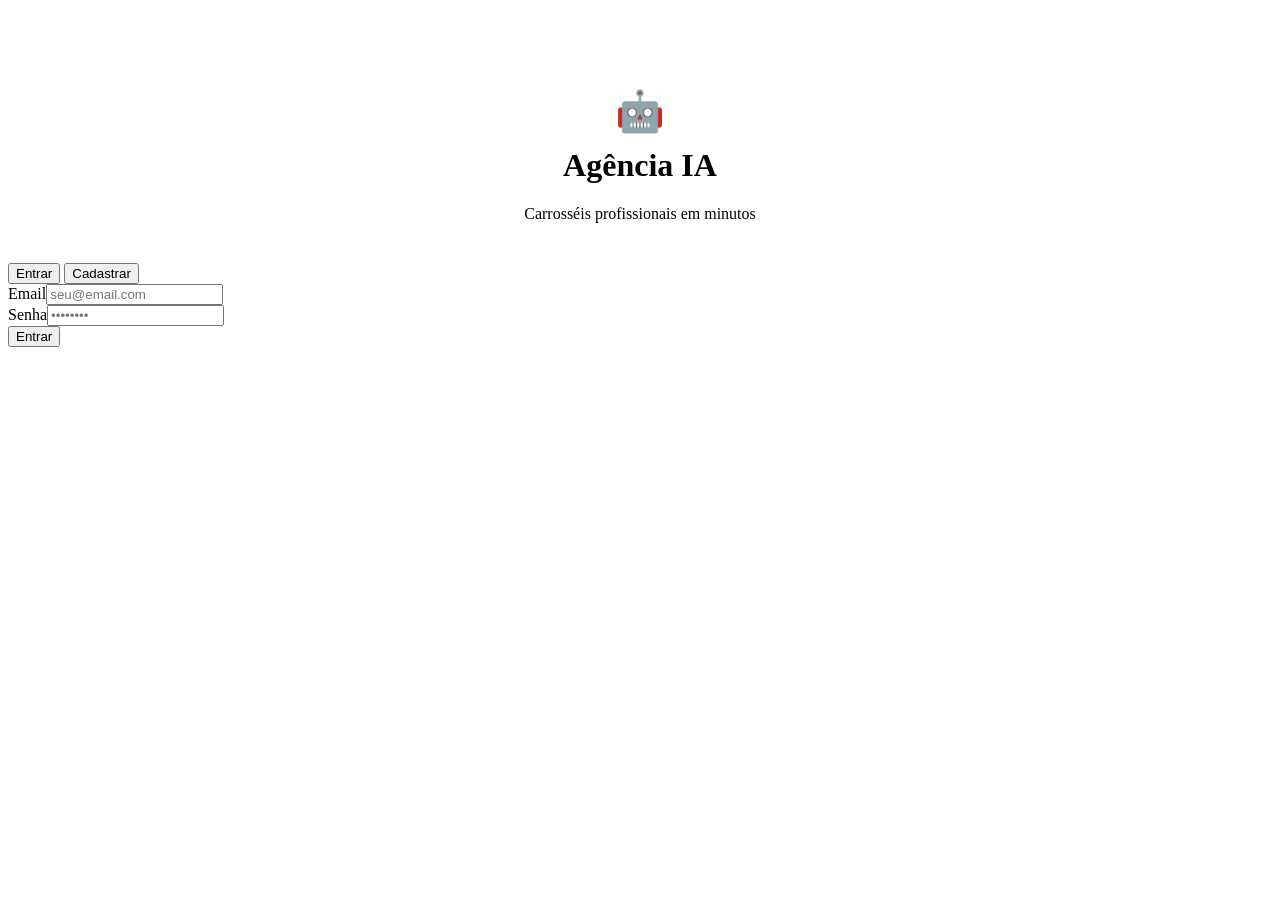
==== app/static/index.html @ 6e9274a7 "feat: login/signup page Co-Authored-By: Claude Sonnet 4.6 <noreply@anthropic.com>" ====
<!-- app/static/index.html -->
<!DOCTYPE html>
<html lang="pt-BR">
<head>
  <meta charset="UTF-8">
  <meta name="viewport" content="width=device-width, initial-scale=1.0">
  <title>Agência IA — Login</title>
  <link rel="preconnect" href="https://fonts.googleapis.com">
  <link href="https://fonts.googleapis.com/css2?family=DM+Sans:wght@300;400;500;600;700&display=swap" rel="stylesheet">
  <link rel="stylesheet" href="/static/style.css">
</head>
<body>
  <div class="container" style="padding-top:80px">
    <div style="text-align:center;margin-bottom:40px">
      <div style="font-size:40px">🤖</div>
      <h1 style="font-size:32px;margin-top:12px">Agência IA</h1>
      <p class="subtitle">Carrosséis profissionais em minutos</p>
    </div>
    <div class="card">
      <div class="tabs">
        <button class="tab active" onclick="showTab('login')">Entrar</button>
        <button class="tab" onclick="showTab('cadastro')">Cadastrar</button>
      </div>

      <!-- Login -->
      <div id="form-login">
        <div class="field"><label>Email</label><input type="email" id="login-email" placeholder="seu@email.com"></div>
        <div class="field"><label>Senha</label><input type="password" id="login-senha" placeholder="••••••••"></div>
        <button class="btn" onclick="login()">Entrar</button>
        <p class="error" id="login-erro"></p>
      </div>

      <!-- Cadastro -->
      <div id="form-cadastro" style="display:none">
        <div class="field"><label>Nome</label><input type="text" id="cad-nome" placeholder="Seu nome"></div>
        <div class="field"><label>Email</label><input type="email" id="cad-email" placeholder="seu@email.com"></div>
        <div class="field"><label>Senha</label><input type="password" id="cad-senha" placeholder="mínimo 6 caracteres"></div>
        <div class="field"><label>@ Instagram/LinkedIn (opcional)</label><input type="text" id="cad-username" placeholder="@seuhandle"></div>
        <button class="btn" onclick="cadastrar()">Criar conta grátis</button>
        <p class="error" id="cad-erro"></p>
      </div>
    </div>
  </div>
<script>
function showTab(t){
  document.getElementById('form-login').style.display = t==='login'?'block':'none';
  document.getElementById('form-cadastro').style.display = t==='cadastro'?'block':'none';
  document.querySelectorAll('.tab').forEach((el,i)=>el.classList.toggle('active',(t==='login'&&i===0)||(t==='cadastro'&&i===1)));
}
async function login(){
  const email=document.getElementById('login-email').value;
  const senha=document.getElementById('login-senha').value;
  const r=await fetch('/auth/login',{method:'POST',headers:{'Content-Type':'application/json'},body:JSON.stringify({email,senha})});
  const d=await r.json();
  if(!r.ok){document.getElementById('login-erro').style.display='block';document.getElementById('login-erro').textContent=d.detail;return;}
  localStorage.setItem('token',d.token);localStorage.setItem('nome',d.nome);
  window.location='/static/chat.html';
}
async function cadastrar(){
  const nome=document.getElementById('cad-nome').value;
  const email=document.getElementById('cad-email').value;
  const senha=document.getElementById('cad-senha').value;
  const username=document.getElementById('cad-username').value;
  const r=await fetch('/auth/cadastro',{method:'POST',headers:{'Content-Type':'application/json'},body:JSON.stringify({nome,email,senha,username})});
  const d=await r.json();
  if(!r.ok){document.getElementById('cad-erro').style.display='block';document.getElementById('cad-erro').textContent=d.detail;return;}
  localStorage.setItem('token',d.token);localStorage.setItem('nome',d.nome);
  window.location='/static/chat.html';
}
// Já logado? vai direto pro chat
if(localStorage.getItem('token')) window.location='/static/chat.html';
</script>
</body>
</html>
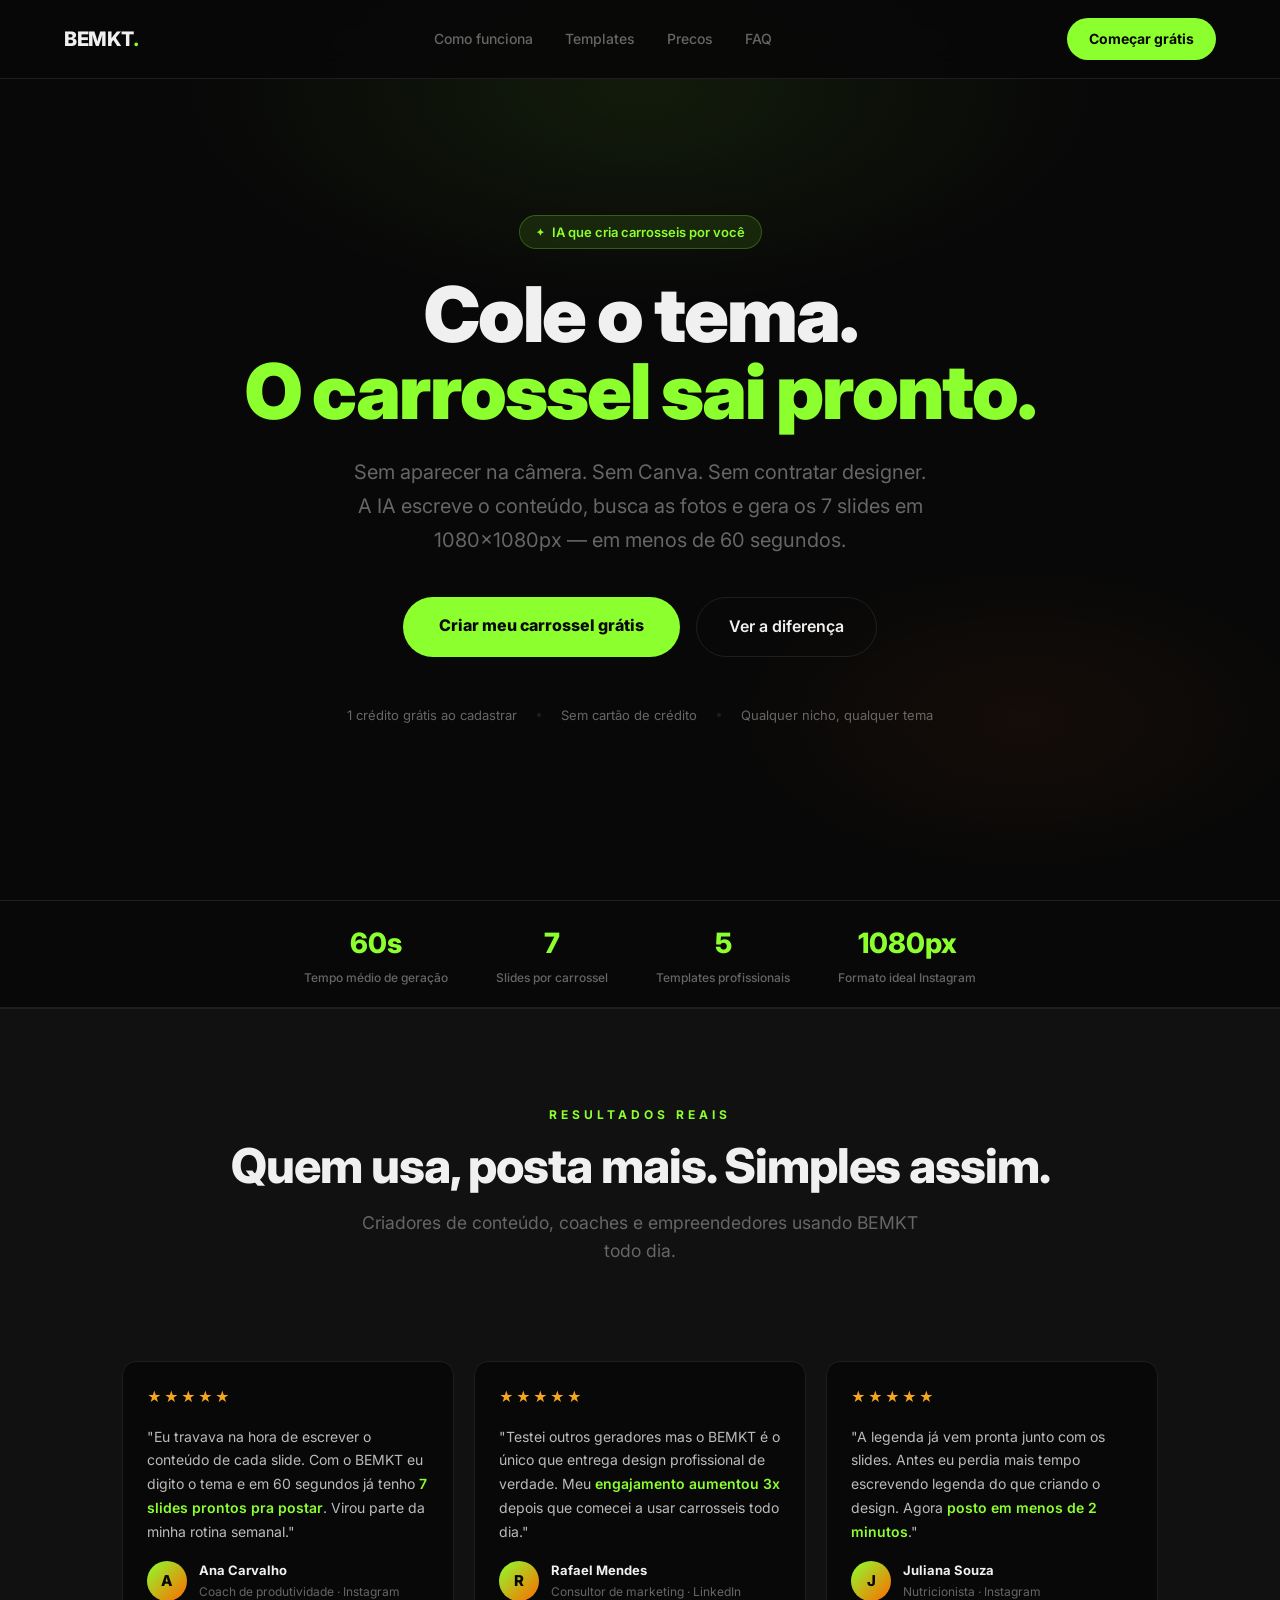
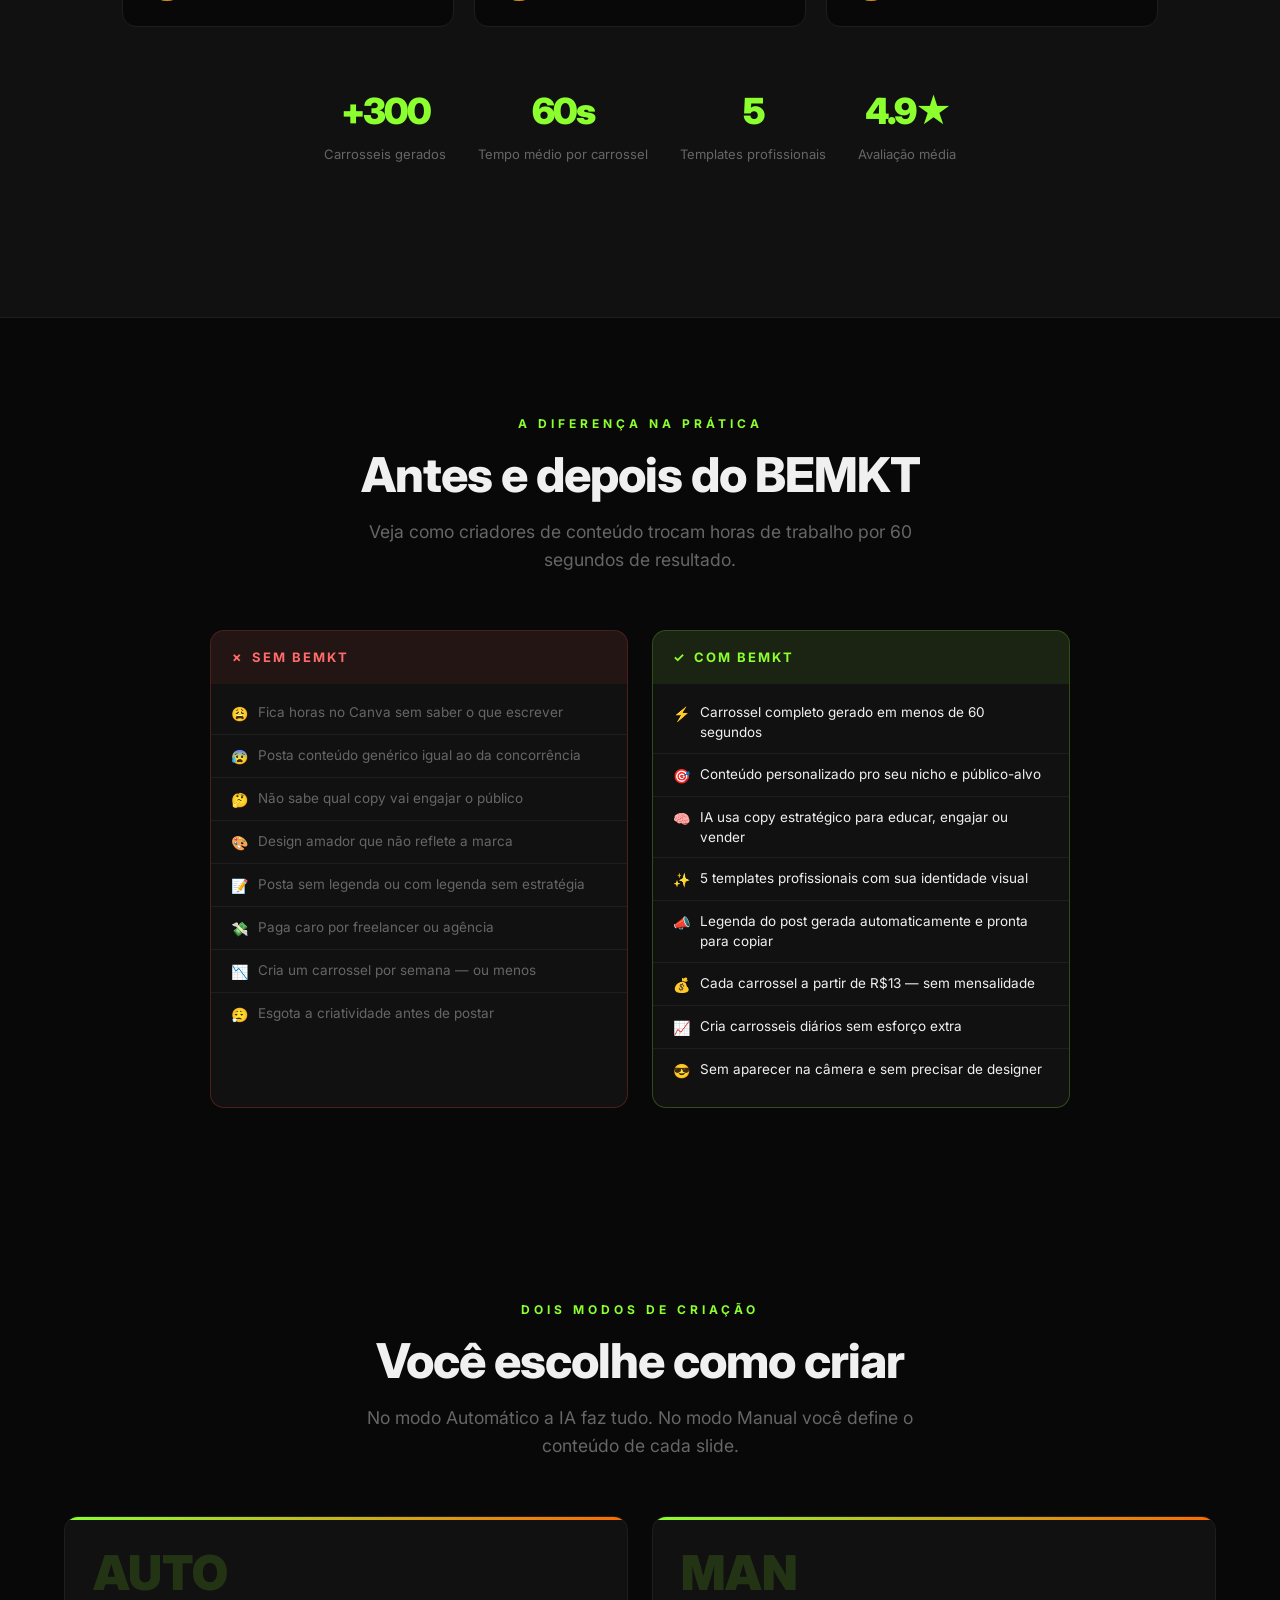
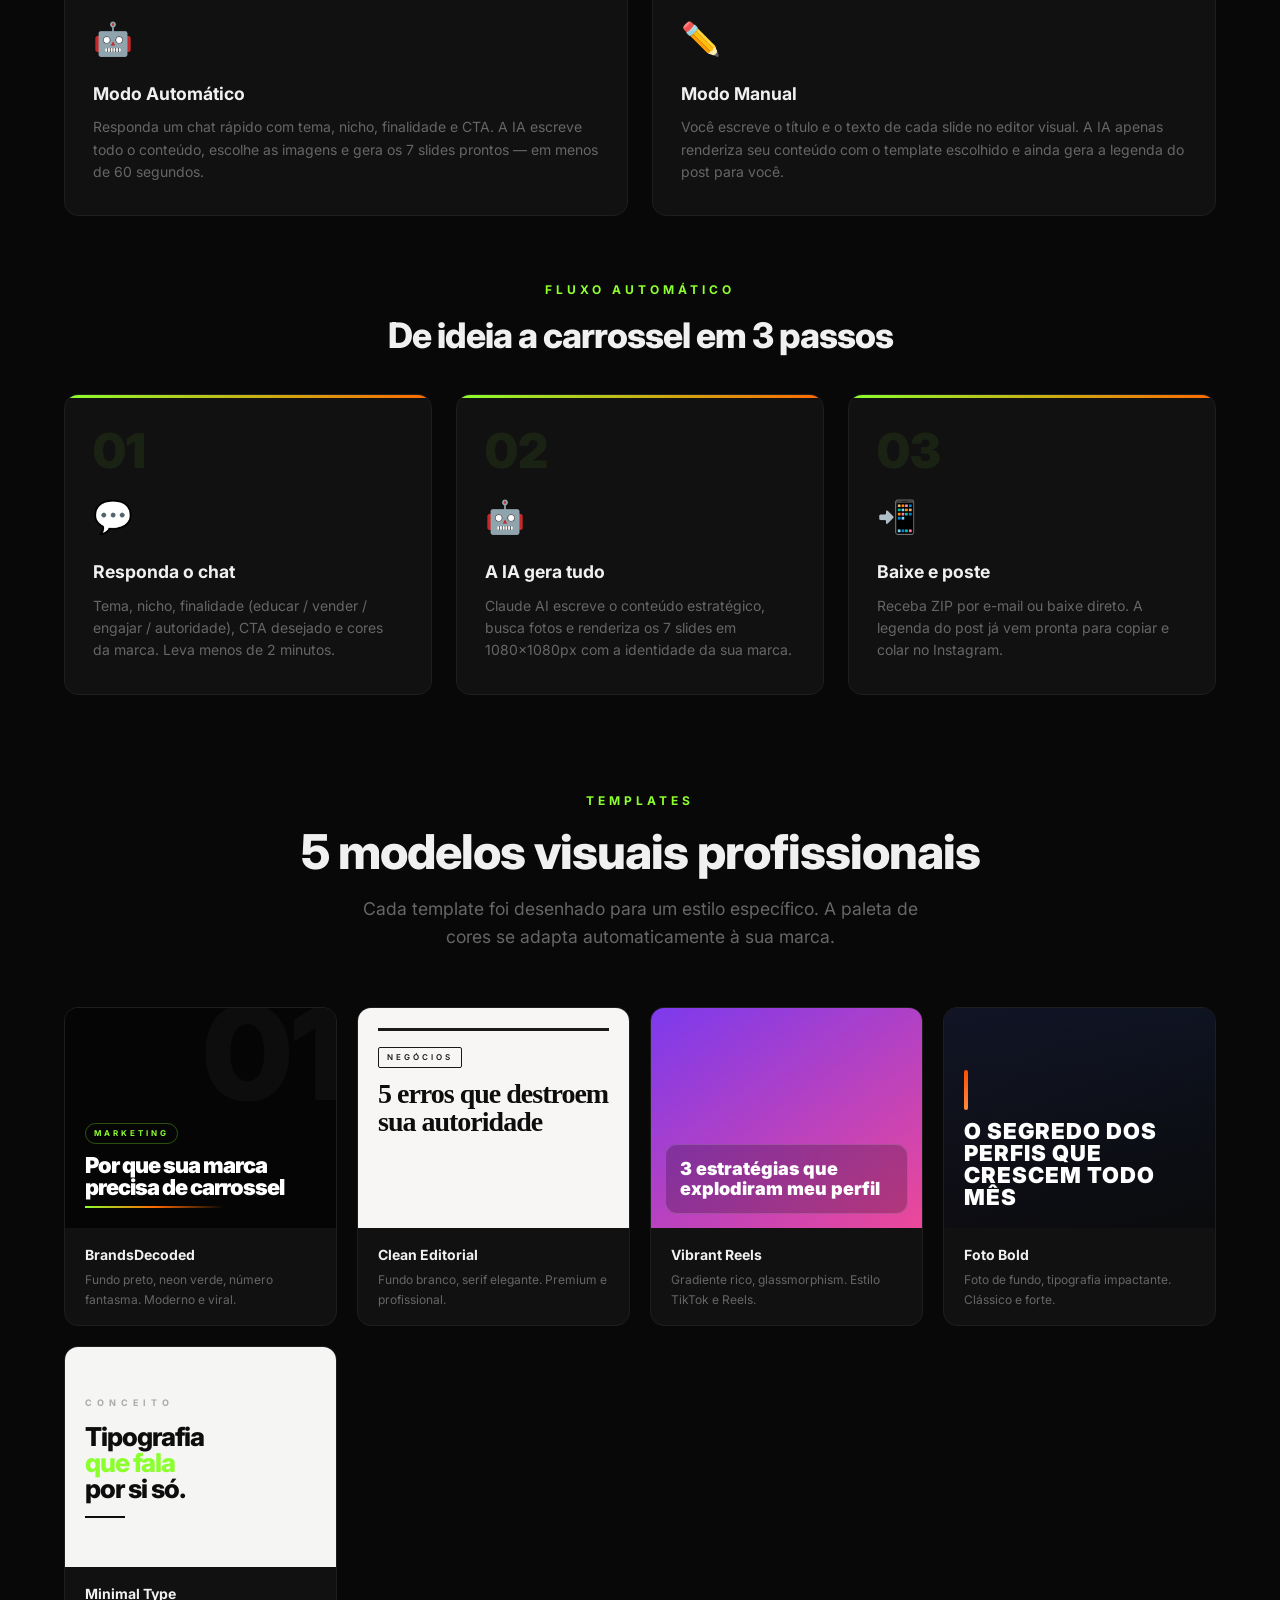
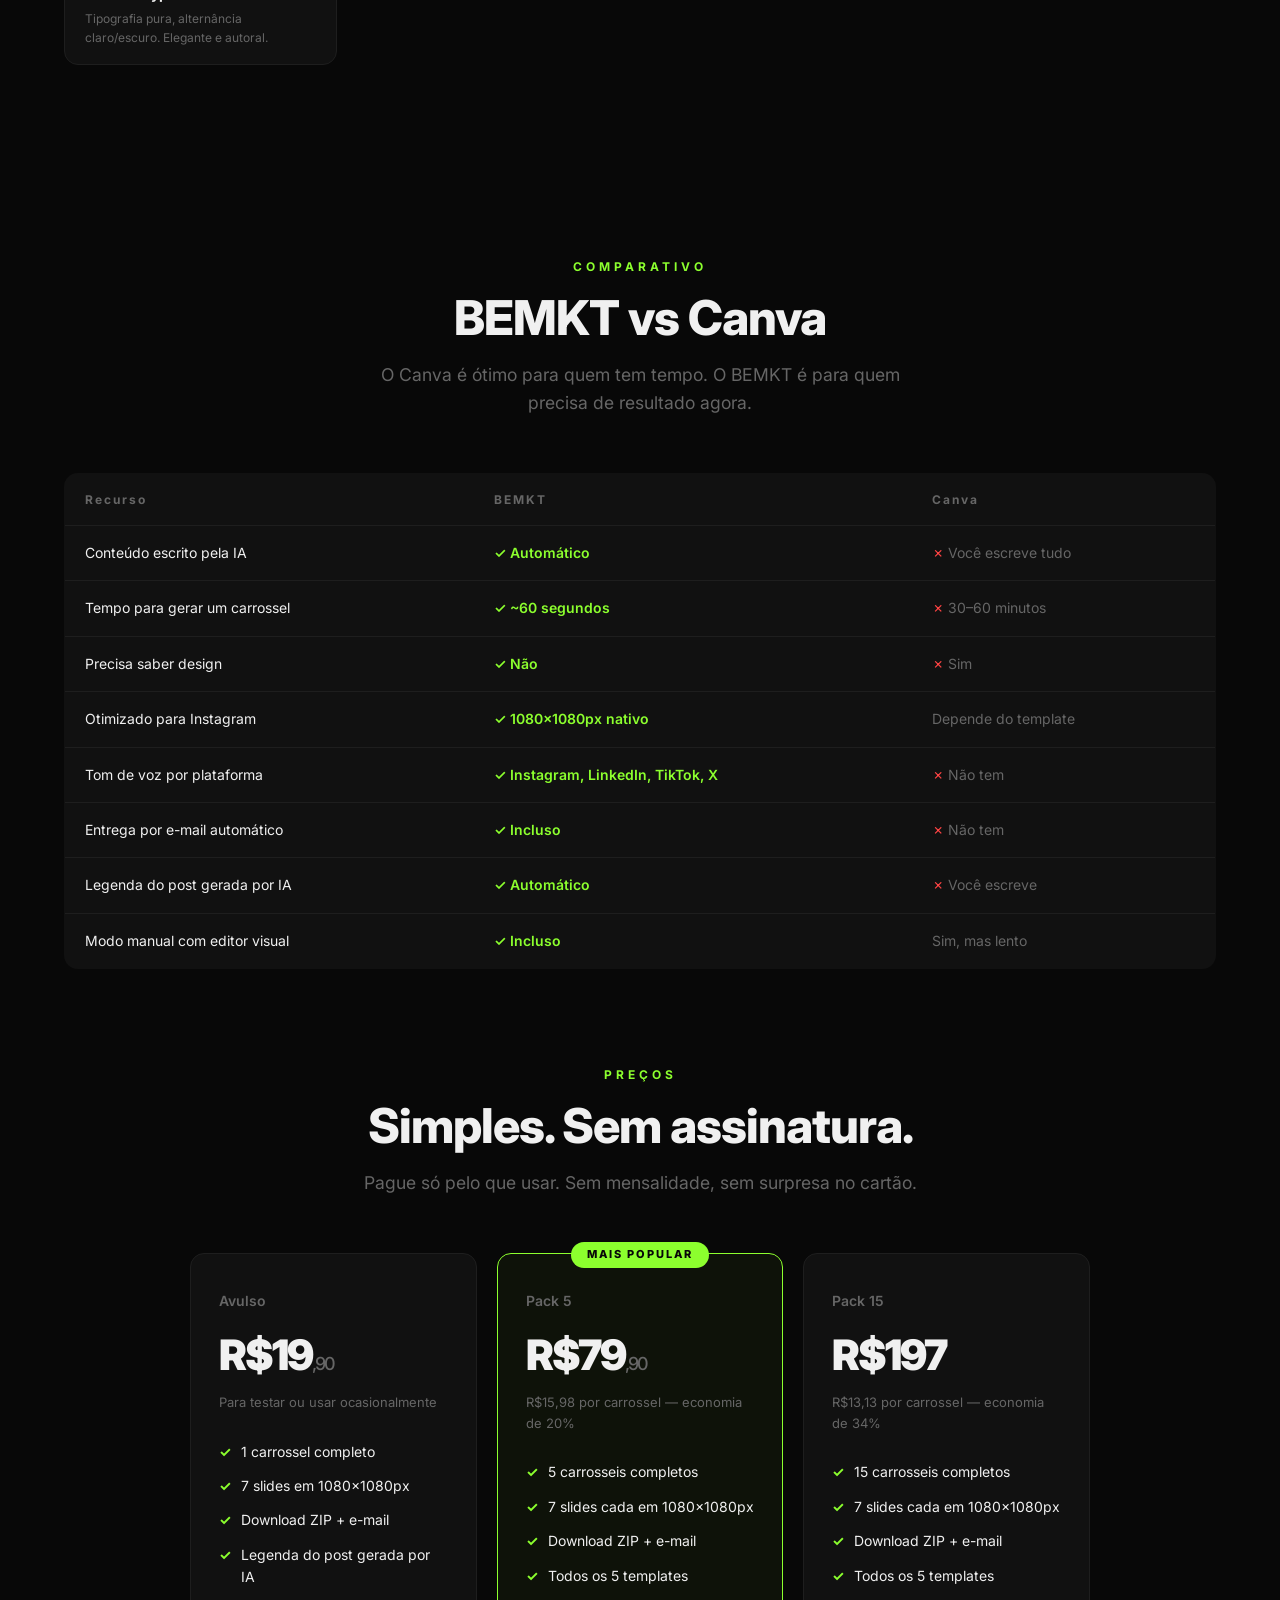
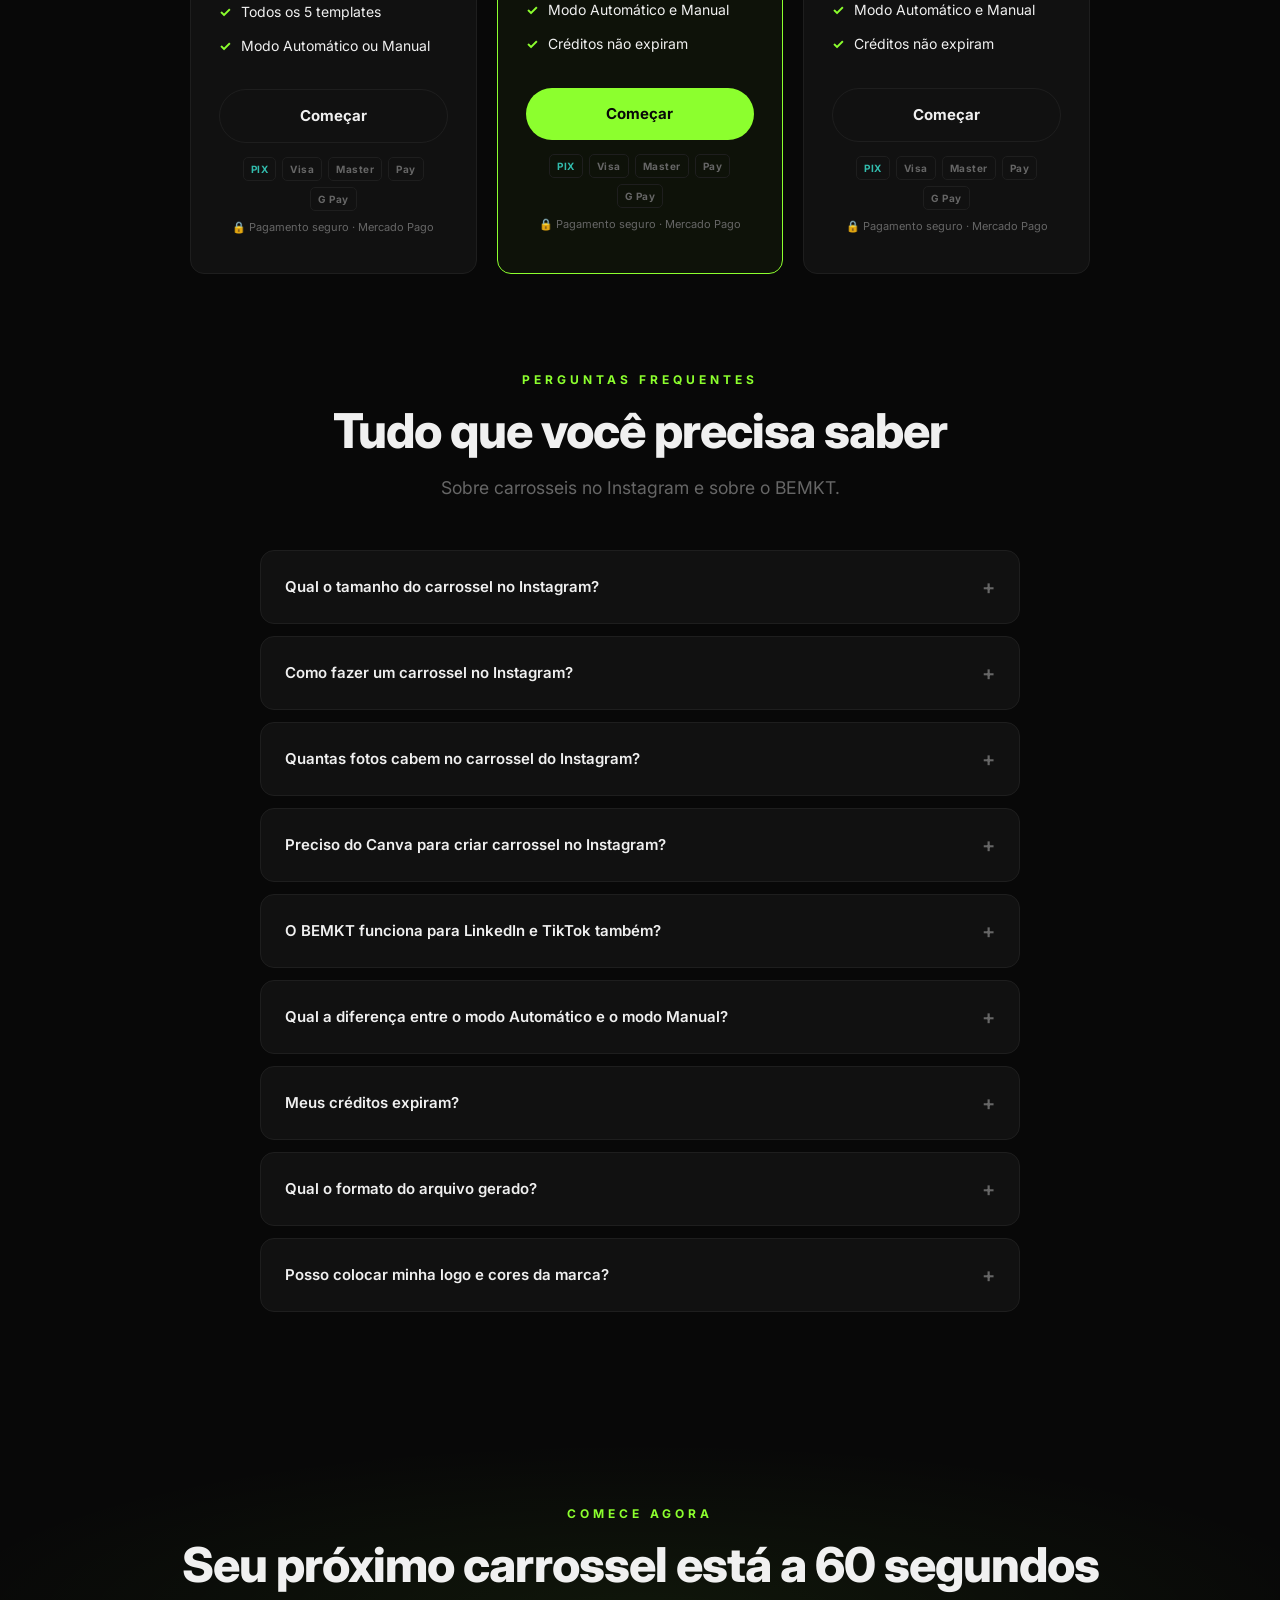
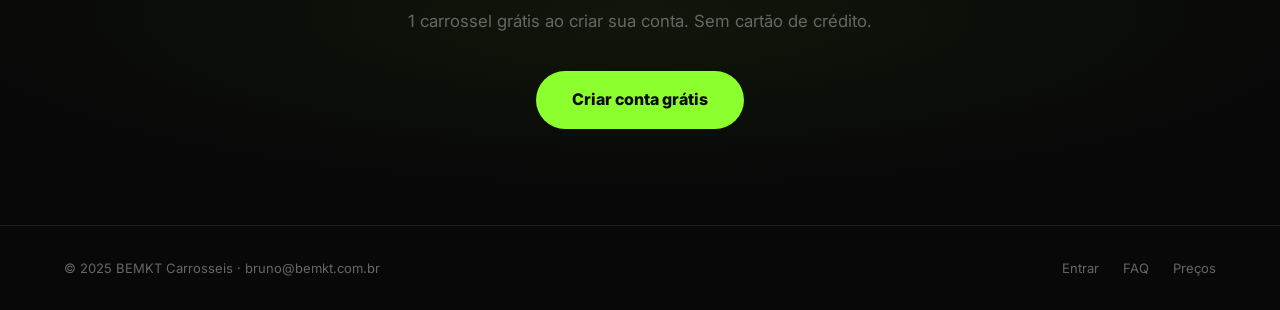
==== commit 9b863d3e: "first commit" ====
--- a/app/static/index.html
+++ b/app/static/index.html
@@ -1,74 +1,1032 @@
-<!-- app/static/index.html -->
 <!DOCTYPE html>
 <html lang="pt-BR">
 <head>
   <meta charset="UTF-8">
   <meta name="viewport" content="width=device-width, initial-scale=1.0">
-  <title>Agência IA — Login</title>
+
+  <!-- SEO Primary -->
+  <title>Criar Carrossel para Instagram com IA — BEMKT Carrosseis</title>
+  <meta name="description" content="Crie carrosseis profissionais para Instagram em menos de 60 segundos usando Inteligência Artificial. Sem Canva, sem designer. Escolha o tema, a IA escreve e gera os slides prontos para postar.">
+  <meta name="keywords" content="criar carrossel instagram, como fazer carrossel no instagram, carrossel instagram, criar carrossel instagram com ia, carrossel profissional instagram, tamanho carrossel instagram, formato carrossel instagram">
+  <meta name="robots" content="index, follow">
+  <meta name="author" content="BEMKT">
+  <meta name="theme-color" content="#080808">
+  <link rel="canonical" href="https://appcarrossel.bemkt.com.br/">
+  <link rel="icon" type="image/svg+xml" href="/static/favicon.svg">
+  <link rel="icon" type="image/png" href="/static/favicon.png" sizes="32x32">
+
+  <!-- Open Graph -->
+  <meta property="og:type" content="website">
+  <meta property="og:url" content="https://appcarrossel.bemkt.com.br/">
+  <meta property="og:title" content="Criar Carrossel para Instagram com IA — BEMKT">
+  <meta property="og:description" content="Carrosseis profissionais prontos em 60 segundos. IA escreve o conteúdo e gera os 7 slides automaticamente.">
+  <meta property="og:image" content="https://appcarrossel.bemkt.com.br/static/og-image.svg">
+  <meta property="og:image:width" content="1200">
+  <meta property="og:image:height" content="630">
+  <meta property="og:locale" content="pt_BR">
+  <meta name="twitter:card" content="summary_large_image">
+
+  <!-- Schema.org SoftwareApplication -->
+  <script type="application/ld+json">
+  {
+    "@context": "https://schema.org",
+    "@type": "SoftwareApplication",
+    "name": "BEMKT Carrosseis",
+    "url": "https://appcarrossel.bemkt.com.br",
+    "description": "Crie carrosseis profissionais para Instagram com Inteligência Artificial em menos de 60 segundos.",
+    "applicationCategory": "DesignApplication",
+    "operatingSystem": "Web",
+    "offers": {
+      "@type": "Offer",
+      "price": "19.90",
+      "priceCurrency": "BRL"
+    },
+    "inLanguage": "pt-BR"
+  }
+  </script>
+
+  <!-- Schema.org FAQPage -->
+  <script type="application/ld+json">
+  {
+    "@context": "https://schema.org",
+    "@type": "FAQPage",
+    "mainEntity": [
+      {
+        "@type": "Question",
+        "name": "Qual o tamanho do carrossel no Instagram?",
+        "acceptedAnswer": { "@type": "Answer", "text": "O tamanho ideal do carrossel no Instagram é 1080 x 1080 pixels (formato quadrado). O BEMKT já gera todos os slides nesse formato automaticamente." }
+      },
+      {
+        "@type": "Question",
+        "name": "Como fazer um carrossel no Instagram?",
+        "acceptedAnswer": { "@type": "Answer", "text": "Com o BEMKT você digita o tema, a IA escreve o conteúdo e gera os slides em menos de 60 segundos. Depois é só baixar e postar no Instagram." }
+      },
+      {
+        "@type": "Question",
+        "name": "Quantas fotos cabem no carrossel do Instagram?",
+        "acceptedAnswer": { "@type": "Answer", "text": "O Instagram aceita de 2 a 10 imagens por carrossel. O BEMKT gera 7 slides por padrão: capa, 5 slides de conteúdo e 1 slide de CTA." }
+      },
+      {
+        "@type": "Question",
+        "name": "Qual o formato do carrossel do Instagram?",
+        "acceptedAnswer": { "@type": "Answer", "text": "O formato aceito pelo Instagram é JPG ou PNG. O carrossel pode ser quadrado (1080x1080px), retrato (1080x1350px) ou paisagem (1080x566px). O mais recomendado é o quadrado." }
+      },
+      {
+        "@type": "Question",
+        "name": "Preciso do Canva para criar carrossel no Instagram?",
+        "acceptedAnswer": { "@type": "Answer", "text": "Não. Com o BEMKT você cria carrosseis profissionais sem precisar do Canva, sem ser designer e sem perder tempo. A IA faz tudo: escreve o texto, escolhe as cores e gera os slides." }
+      }
+    ]
+  }
+  </script>
+
+  <!-- Fonts — non-blocking async load (não bloqueia LCP) -->
   <link rel="preconnect" href="https://fonts.googleapis.com">
-  <link href="https://fonts.googleapis.com/css2?family=DM+Sans:wght@300;400;500;600;700&display=swap" rel="stylesheet">
-  <link rel="stylesheet" href="/static/style.css">
+  <link rel="preconnect" href="https://fonts.gstatic.com" crossorigin>
+  <link rel="preload" as="style" href="https://fonts.googleapis.com/css2?family=Inter:wght@400;500;600;700;800;900&display=swap"
+        onload="this.onload=null;this.rel='stylesheet'">
+  <noscript><link rel="stylesheet" href="https://fonts.googleapis.com/css2?family=Inter:wght@400;500;600;700;800;900&display=swap"></noscript>
+
+  <style>
+    :root {
+      --bg: #080808;
+      --surface: #111;
+      --border: #1e1e1e;
+      --text: #f0f0f0;
+      --muted: #666;
+      --accent: #8cff2e;
+      --accent2: #ff6a00;
+      --radius: 14px;
+    }
+    *, *::before, *::after { margin: 0; padding: 0; box-sizing: border-box; }
+    html { scroll-behavior: smooth; }
+    body {
+      background: var(--bg);
+      color: var(--text);
+      font-family: 'Inter', sans-serif;
+      font-size: 16px;
+      line-height: 1.6;
+      overflow-x: hidden;
+    }
+    a { color: inherit; text-decoration: none; }
+    img { max-width: 100%; display: block; }
+
+    /* ── NAV ── */
+    nav {
+      position: fixed; top: 0; left: 0; right: 0; z-index: 100;
+      display: flex; align-items: center; justify-content: space-between;
+      padding: 18px 5%;
+      background: rgba(8,8,8,0.85);
+      -webkit-backdrop-filter: blur(16px);
+      backdrop-filter: blur(16px);
+      border-bottom: 1px solid var(--border);
+    }
+    .nav-logo { font-size: 20px; font-weight: 800; letter-spacing: -0.5px; }
+    .nav-logo span { color: var(--accent); }
+    .nav-links { display: flex; align-items: center; gap: 32px; }
+    .nav-links a { font-size: 14px; color: var(--muted); font-weight: 500; transition: color .2s; }
+    .nav-links a:hover { color: var(--text); }
+    .nav-cta {
+      background: var(--accent); color: #080808; font-weight: 700;
+      padding: 10px 22px; border-radius: 100px; font-size: 14px;
+      transition: opacity .2s;
+    }
+    .nav-cta:hover { opacity: .85; }
+
+    /* ── HERO ── */
+    .hero {
+      min-height: 100vh;
+      display: flex; flex-direction: column; align-items: center; justify-content: center;
+      text-align: center;
+      padding: 120px 5% 80px;
+      position: relative;
+      overflow: hidden;
+    }
+    .hero::before {
+      content: '';
+      position: absolute; inset: 0;
+      background:
+        radial-gradient(ellipse 60% 40% at 50% 10%, rgba(140,255,46,.08) 0%, transparent 60%),
+        radial-gradient(ellipse 40% 30% at 80% 80%, rgba(255,106,0,.05) 0%, transparent 60%);
+      pointer-events: none;
+    }
+    .hero-badge {
+      display: inline-flex; align-items: center; gap: 8px;
+      background: rgba(140,255,46,.1); border: 1px solid rgba(140,255,46,.25);
+      color: var(--accent); font-size: 13px; font-weight: 600;
+      padding: 6px 16px; border-radius: 100px; margin-bottom: 28px;
+    }
+    .hero-badge::before { content: '✦'; font-size: 10px; }
+    h1 {
+      font-size: clamp(2.6rem, 6vw, 5rem);
+      font-weight: 900;
+      line-height: 1.0;
+      letter-spacing: -2px;
+      max-width: 900px;
+      margin-bottom: 24px;
+    }
+    h1 em { color: var(--accent); font-style: normal; }
+    .hero-sub {
+      font-size: clamp(1rem, 2vw, 1.25rem);
+      color: var(--muted);
+      max-width: 600px;
+      margin-bottom: 40px;
+      line-height: 1.7;
+    }
+    .hero-btns { display: flex; gap: 16px; flex-wrap: wrap; justify-content: center; }
+    .btn-primary {
+      background: var(--accent); color: #080808;
+      font-weight: 800; font-size: 16px;
+      padding: 16px 36px; border-radius: 100px;
+      transition: transform .15s, opacity .15s;
+    }
+    .btn-primary:hover { transform: translateY(-2px); opacity: .9; }
+    .btn-secondary {
+      background: transparent; color: var(--text);
+      font-weight: 600; font-size: 16px;
+      padding: 16px 32px; border-radius: 100px;
+      border: 1px solid var(--border);
+      transition: border-color .2s;
+    }
+    .btn-secondary:hover { border-color: #444; }
+    .hero-proof {
+      margin-top: 48px;
+      display: flex; align-items: center; gap: 20px; flex-wrap: wrap; justify-content: center;
+      color: var(--muted); font-size: 13px;
+    }
+    .hero-proof .dot { width: 4px; height: 4px; background: var(--border); border-radius: 50%; }
+
+    /* ── SOCIAL PROOF BAR ── */
+    .proof-bar {
+      padding: 20px 5%;
+      border-top: 1px solid var(--border);
+      border-bottom: 1px solid var(--border);
+      display: flex; align-items: center; justify-content: center; gap: 48px;
+      flex-wrap: wrap;
+    }
+    .proof-item { text-align: center; }
+    .proof-num { font-size: 28px; font-weight: 800; color: var(--accent); }
+    .proof-label { font-size: 12px; color: var(--muted); font-weight: 500; margin-top: 2px; }
+
+    /* ── SECTIONS ── */
+    section { padding: 96px 5%; }
+    .section-tag {
+      font-size: 12px; font-weight: 700; letter-spacing: 4px;
+      color: var(--accent); text-transform: uppercase; margin-bottom: 16px;
+    }
+    h2 {
+      font-size: clamp(1.8rem, 4vw, 3rem);
+      font-weight: 800; letter-spacing: -1px;
+      line-height: 1.1; margin-bottom: 16px;
+    }
+    .section-sub { color: var(--muted); font-size: 1.1rem; max-width: 560px; margin-bottom: 56px; }
+    .center { text-align: center; }
+    .center .section-sub { margin-left: auto; margin-right: auto; }
+
+    /* ── HOW IT WORKS ── */
+    .steps { display: grid; grid-template-columns: repeat(auto-fit, minmax(240px, 1fr)); gap: 24px; }
+    .step {
+      background: var(--surface); border: 1px solid var(--border);
+      border-radius: var(--radius); padding: 32px 28px;
+      position: relative; overflow: hidden;
+    }
+    .step::before {
+      content: ''; position: absolute; top: 0; left: 0; right: 0; height: 3px;
+      background: linear-gradient(90deg, var(--accent), var(--accent2));
+    }
+    .step-num {
+      font-size: 48px; font-weight: 900; color: rgba(140,255,46,.08);
+      line-height: 1; margin-bottom: 16px;
+    }
+    .step-icon { font-size: 32px; margin-bottom: 16px; }
+    .step h3 { font-size: 1.1rem; font-weight: 700; margin-bottom: 8px; }
+    .step p { font-size: 14px; color: var(--muted); line-height: 1.6; }
+
+    /* ── TEMPLATES ── */
+    .templates-grid {
+      display: grid;
+      grid-template-columns: repeat(auto-fit, minmax(220px, 1fr));
+      gap: 20px;
+    }
+    .tpl-card {
+      background: var(--surface); border: 1px solid var(--border);
+      border-radius: var(--radius); overflow: hidden;
+      transition: border-color .2s, transform .2s;
+    }
+    .tpl-card:hover { border-color: var(--accent); transform: translateY(-4px); }
+    .tpl-preview {
+      height: 220px; display: flex; align-items: center; justify-content: center;
+      font-size: 48px; position: relative; overflow: hidden;
+    }
+    .tpl-1 { background: #050505; }
+    .tpl-1-inner {
+      position: absolute; inset: 0; padding: 20px;
+      display: flex; flex-direction: column; justify-content: flex-end;
+    }
+    .tpl-1-ghost {
+      position: absolute; top: -20px; right: -10px;
+      font-size: 130px; font-weight: 900; color: rgba(255,255,255,.035);
+      font-family: 'Inter', sans-serif; line-height: 1;
+    }
+    .tpl-1-tag {
+      font-size: 8px; letter-spacing: 3px; font-weight: 700;
+      color: #8cff2e; border: 1px solid rgba(140,255,46,.3);
+      padding: 3px 8px; border-radius: 100px; width: fit-content; margin-bottom: 10px;
+    }
+    .tpl-1-title { font-size: 22px; font-weight: 900; color: #fff; line-height: 1; letter-spacing: -1px; }
+    .tpl-1-line {
+      height: 2px; width: 60%; margin-top: 8px;
+      background: linear-gradient(90deg, #8cff2e, #ff6a00, transparent);
+    }
+    .tpl-2 { background: #f7f6f4; }
+    .tpl-2-inner { position: absolute; inset: 0; padding: 20px; }
+    .tpl-2-bar { height: 3px; background: #1a1a1a; margin-bottom: 16px; }
+    .tpl-2-tag {
+      font-size: 8px; letter-spacing: 3px; font-weight: 600; color: #1a1a1a;
+      border: 1px solid #1a1a1a; padding: 3px 8px; border-radius: 2px;
+      width: fit-content; margin-bottom: 12px;
+    }
+    .tpl-2-title { font-size: 28px; font-weight: 700; color: #0d0d0d; line-height: 1; letter-spacing: -1px; font-family: Georgia, serif; }
+    .tpl-3 { background: linear-gradient(145deg, #7c3aed, #ec4899); }
+    .tpl-3-inner { position: absolute; inset: 0; padding: 14px; display: flex; flex-direction: column; justify-content: flex-end; }
+    .tpl-3-card {
+      background: rgba(0,0,0,.22); -webkit-backdrop-filter: blur(8px); backdrop-filter: blur(8px);
+      border: 1px solid rgba(255,255,255,.15); border-radius: 12px; padding: 14px;
+    }
+    .tpl-3-title { font-size: 18px; font-weight: 900; color: #fff; line-height: 1.1; }
+    .tpl-4 { background: #0a0a0a; }
+    .tpl-4-bg {
+      position: absolute; inset: 0;
+      background: linear-gradient(160deg, rgba(0,0,0,.3), rgba(10,10,10,.95)),
+                  linear-gradient(45deg, #1a1a2e, #16213e);
+    }
+    .tpl-4-inner { position: absolute; inset: 0; padding: 20px; display: flex; flex-direction: column; justify-content: flex-end; }
+    .tpl-4-accent { width: 4px; height: 40px; background: linear-gradient(to bottom, #FF4D00, #FF8C42); border-radius: 2px; margin-bottom: 10px; }
+    .tpl-4-title { font-size: 22px; font-weight: 900; color: #fff; line-height: 1; letter-spacing: 1px; text-transform: uppercase; }
+    .tpl-info { padding: 16px 20px; }
+    .tpl-name { font-size: 14px; font-weight: 700; margin-bottom: 4px; }
+    .tpl-desc { font-size: 12px; color: var(--muted); }
+
+    /* ── VS CANVA ── */
+    .vs-table {
+      width: 100%; border-collapse: collapse;
+      background: var(--surface); border: 1px solid var(--border);
+      border-radius: var(--radius); overflow: hidden;
+    }
+    .vs-table th, .vs-table td {
+      padding: 16px 20px; text-align: left; font-size: 14px;
+      border-bottom: 1px solid var(--border);
+    }
+    .vs-table th { font-weight: 700; color: var(--muted); font-size: 12px; letter-spacing: 2px; }
+    .vs-table tr:last-child td { border-bottom: none; }
+    .vs-table td:nth-child(2) { color: var(--accent); font-weight: 600; }
+    .vs-table td:nth-child(3) { color: var(--muted); }
+    .check { color: var(--accent); }
+    .cross { color: #ff4444; }
+    .vs-wrap { overflow-x: auto; }
+
+    /* ── PRICING ── */
+    .pricing-grid {
+      display: grid;
+      grid-template-columns: repeat(auto-fit, minmax(260px, 1fr));
+      gap: 20px; max-width: 900px; margin: 0 auto;
+    }
+    .plan {
+      background: var(--surface); border: 1px solid var(--border);
+      border-radius: var(--radius); padding: 36px 28px;
+      position: relative; transition: border-color .2s;
+    }
+    .plan:hover { border-color: #333; }
+    .plan.destaque {
+      border-color: var(--accent);
+      background: rgba(140,255,46,.04);
+    }
+    .plan-badge {
+      position: absolute; top: -12px; left: 50%; transform: translateX(-50%);
+      background: var(--accent); color: #080808;
+      font-size: 11px; font-weight: 800; letter-spacing: 2px;
+      padding: 4px 16px; border-radius: 100px;
+    }
+    .plan-name { font-size: 14px; font-weight: 600; color: var(--muted); margin-bottom: 8px; }
+    .plan-price { font-size: 42px; font-weight: 900; letter-spacing: -2px; margin-bottom: 4px; }
+    .plan-price span { font-size: 18px; font-weight: 500; color: var(--muted); }
+    .plan-desc { font-size: 13px; color: var(--muted); margin-bottom: 28px; }
+    .plan-features { list-style: none; display: flex; flex-direction: column; gap: 12px; margin-bottom: 32px; }
+    .plan-features li { font-size: 14px; display: flex; gap: 10px; align-items: flex-start; }
+    .plan-features li::before { content: '✓'; color: var(--accent); font-weight: 700; flex-shrink: 0; }
+    .plan-btn {
+      display: block; text-align: center;
+      background: var(--accent); color: #080808;
+      font-weight: 700; padding: 14px; border-radius: 100px;
+      font-size: 15px; transition: opacity .2s;
+    }
+    .plan.destaque .plan-btn { background: var(--accent); }
+    .plan:not(.destaque) .plan-btn {
+      background: transparent; color: var(--text);
+      border: 1px solid var(--border);
+    }
+    .plan-btn:hover { opacity: .85; }
+    .pay-strip      { display: flex; align-items: center; justify-content: center; gap: 6px; flex-wrap: wrap; margin-top: 14px; }
+    .pay-chip       { display: flex; align-items: center; height: 24px; padding: 0 7px; border-radius: 5px; background: var(--surface2); border: 1px solid var(--border); font-size: 10px; font-weight: 700; letter-spacing: .5px; }
+    .pay-chip.pix   { color: #32bcad; }
+    .pay-chip.card  { color: var(--muted); }
+    .pay-secure-lp  { text-align: center; font-size: 11px; color: var(--muted); margin-top: 8px; }
+
+    /* ── FAQ ── */
+    .faq-list { max-width: 760px; margin: 0 auto; display: flex; flex-direction: column; gap: 12px; }
+    .faq-item {
+      background: var(--surface); border: 1px solid var(--border);
+      border-radius: var(--radius); overflow: hidden;
+    }
+    .faq-q {
+      padding: 20px 24px; font-weight: 600; font-size: 15px;
+      cursor: pointer; display: flex; justify-content: space-between; align-items: center;
+      -webkit-user-select: none; user-select: none;
+    }
+    .faq-q::after { content: '+'; font-size: 20px; color: var(--muted); transition: transform .2s; }
+    .faq-item.open .faq-q::after { transform: rotate(45deg); }
+    .faq-a {
+      max-height: 0; overflow: hidden;
+      transition: max-height .3s ease, padding .3s ease;
+      font-size: 14px; color: var(--muted); line-height: 1.7;
+    }
+    .faq-item.open .faq-a { max-height: 300px; padding: 0 24px 20px; }
+
+    /* ── CTA FINAL ── */
+    .cta-final {
+      text-align: center; padding: 96px 5%;
+      background: radial-gradient(ellipse 80% 60% at 50% 50%, rgba(140,255,46,.06) 0%, transparent 70%);
+    }
+    .cta-final h2 { margin-bottom: 16px; }
+    .cta-final p { color: var(--muted); margin-bottom: 36px; font-size: 1.05rem; }
+
+    /* ── FOOTER ── */
+    footer {
+      padding: 32px 5%;
+      border-top: 1px solid var(--border);
+      display: flex; justify-content: space-between; align-items: center;
+      flex-wrap: wrap; gap: 16px;
+      font-size: 13px; color: var(--muted);
+    }
+    footer a { color: var(--muted); transition: color .2s; }
+    footer a:hover { color: var(--text); }
+
+    /* ── SOCIAL PROOF ── */
+    .proof-section { background: var(--surface); border-top: 1px solid var(--border); border-bottom: 1px solid var(--border); }
+    .testimonials  { display: grid; grid-template-columns: repeat(auto-fit, minmax(260px, 1fr)); gap: 20px; }
+    .testi-card {
+      background: var(--bg); border: 1px solid var(--border);
+      border-radius: var(--radius); padding: 24px;
+      display: flex; flex-direction: column; gap: 16px;
+      transition: border-color .2s;
+    }
+    .testi-card:hover { border-color: #2a2a2a; }
+    .testi-stars { color: #f5a623; font-size: 14px; letter-spacing: 2px; }
+    .testi-text  { font-size: 14px; color: #bbb; line-height: 1.7; flex: 1; }
+    .testi-text strong { color: var(--accent); font-weight: 600; }
+    .testi-author { display: flex; align-items: center; gap: 12px; }
+    .testi-avatar {
+      width: 40px; height: 40px; border-radius: 50%;
+      background: linear-gradient(135deg, var(--accent), #ff6a00);
+      display: flex; align-items: center; justify-content: center;
+      font-size: 15px; font-weight: 800; color: #080808; flex-shrink: 0;
+    }
+    .testi-name  { font-size: 13px; font-weight: 700; color: var(--text); }
+    .testi-role  { font-size: 12px; color: var(--muted); margin-top: 2px; }
+    .result-strip {
+      display: flex; gap: 32px; justify-content: center; flex-wrap: wrap;
+      padding: 0 0 56px;
+    }
+    .result-item { text-align: center; }
+    .result-num  { font-size: 36px; font-weight: 900; color: var(--accent); letter-spacing: -2px; }
+    .result-desc { font-size: 13px; color: var(--muted); margin-top: 4px; }
+
+    /* ── SEM vs COM ── */
+    .semcom-grid {
+      display: grid;
+      grid-template-columns: 1fr 1fr;
+      gap: 24px;
+      max-width: 860px;
+      margin: 0 auto;
+    }
+    .semcom-col {
+      background: var(--surface);
+      border: 1px solid var(--border);
+      border-radius: var(--radius);
+      overflow: hidden;
+    }
+    .semcom-col.antes { border-color: rgba(255,68,68,.25); }
+    .semcom-col.depois { border-color: rgba(140,255,46,.25); }
+    .semcom-header {
+      padding: 16px 20px;
+      font-size: 13px; font-weight: 700; letter-spacing: 2px; text-transform: uppercase;
+      display: flex; align-items: center; gap: 8px;
+    }
+    .semcom-col.antes .semcom-header { background: rgba(255,68,68,.08); color: #ff6b6b; }
+    .semcom-col.depois .semcom-header { background: rgba(140,255,46,.08); color: var(--accent); }
+    .semcom-list { list-style: none; padding: 8px 0 16px; }
+    .semcom-list li {
+      padding: 10px 20px;
+      font-size: 13.5px;
+      line-height: 1.5;
+      display: flex; align-items: flex-start; gap: 10px;
+      border-bottom: 1px solid var(--border);
+    }
+    .semcom-list li:last-child { border-bottom: none; }
+    .semcom-col.antes .semcom-list li { color: var(--muted); }
+    .semcom-col.depois .semcom-list li { color: var(--text); }
+    .semcom-icon { flex-shrink: 0; margin-top: 1px; font-size: 14px; }
+    @media (max-width: 600px) {
+      .semcom-grid { grid-template-columns: 1fr; }
+    }
+
+    /* ── Utility classes (replaces inline styles) ── */
+    .section-no-top  { padding-top: 0; }
+    .section-sub-lg  { margin-bottom: 48px; }
+    .btn-inline      { display: inline-block; }
+    .footer-links    { display: flex; gap: 24px; }
+
+    /* ── RESPONSIVE ── */
+    @media (max-width: 768px) {
+      .nav-links { display: none; }
+      .proof-bar { gap: 24px; }
+    }
+    @media (max-width: 480px) {
+      h1 { letter-spacing: -1px; }
+      .hero-btns { flex-direction: column; align-items: center; }
+      .btn-primary, .btn-secondary { width: 100%; text-align: center; }
+    }
+  </style>
+  <!-- Meta Pixel -->
+  <script>
+  !function(f,b,e,v,n,t,s){if(f.fbq)return;n=f.fbq=function(){n.callMethod?
+  n.callMethod.apply(n,arguments):n.queue.push(arguments)};if(!f._fbq)f._fbq=n;
+  n.push=n;n.loaded=!0;n.version='2.0';n.queue=[];t=b.createElement(e);t.async=!0;
+  t.src=v;s=b.getElementsByTagName(e)[0];s.parentNode.insertBefore(t,s)}(window,
+  document,'script','https://connect.facebook.net/en_US/fbevents.js');
+  fbq('init', '319489982256904');
+  fbq('track', 'PageView');
+  </script>
+  <noscript><img height="1" width="1" style="display:none"
+  src="https://www.facebook.com/tr?id=319489982256904&ev=PageView&noscript=1"/></noscript>
+  <!-- GA4 -->
+  <script async src="https://www.googletagmanager.com/gtag/js?id=G-54MPDRQ62N"></script>
+  <script>
+  window.dataLayer = window.dataLayer || [];
+  function gtag(){dataLayer.push(arguments);}
+  gtag('js', new Date());
+  gtag('config', 'G-54MPDRQ62N');
+  </script>
 </head>
 <body>
-  <div class="container" style="padding-top:80px">
-    <div style="text-align:center;margin-bottom:40px">
-      <div style="font-size:40px">🤖</div>
-      <h1 style="font-size:32px;margin-top:12px">Agência IA</h1>
-      <p class="subtitle">Carrosséis profissionais em minutos</p>
-    </div>
-    <div class="card">
-      <div class="tabs">
-        <button class="tab active" onclick="showTab('login')">Entrar</button>
-        <button class="tab" onclick="showTab('cadastro')">Cadastrar</button>
-      </div>
-
-      <!-- Login -->
-      <div id="form-login">
-        <div class="field"><label>Email</label><input type="email" id="login-email" placeholder="seu@email.com"></div>
-        <div class="field"><label>Senha</label><input type="password" id="login-senha" placeholder="••••••••"></div>
-        <button class="btn" onclick="login()">Entrar</button>
-        <p class="error" id="login-erro"></p>
-      </div>
-
-      <!-- Cadastro -->
-      <div id="form-cadastro" style="display:none">
-        <div class="field"><label>Nome</label><input type="text" id="cad-nome" placeholder="Seu nome"></div>
-        <div class="field"><label>Email</label><input type="email" id="cad-email" placeholder="seu@email.com"></div>
-        <div class="field"><label>Senha</label><input type="password" id="cad-senha" placeholder="mínimo 6 caracteres"></div>
-        <div class="field"><label>@ Instagram/LinkedIn (opcional)</label><input type="text" id="cad-username" placeholder="@seuhandle"></div>
-        <button class="btn" onclick="cadastrar()">Criar conta grátis</button>
-        <p class="error" id="cad-erro"></p>
-      </div>
-    </div>
-  </div>
+
+<!-- NAV -->
+<nav>
+  <div class="nav-logo">BEMKT<span>.</span></div>
+  <div class="nav-links">
+    <a href="#como-funciona">Como funciona</a>
+    <a href="#templates">Templates</a>
+    <a href="#precos">Precos</a>
+    <a href="#faq">FAQ</a>
+  </div>
+  <a href="/static/entrar.html" class="nav-cta">Começar grátis</a>
+</nav>
+
+<!-- HERO -->
+<section class="hero">
+  <div class="hero-badge">IA que cria carrosseis por você</div>
+  <h1>Cole o tema.<br><em>O carrossel sai pronto.</em></h1>
+  <p class="hero-sub">
+    Sem aparecer na câmera. Sem Canva. Sem contratar designer.<br>
+    A IA escreve o conteúdo, busca as fotos e gera os 7 slides em 1080×1080px — em menos de 60 segundos.
+  </p>
+  <div class="hero-btns">
+    <a href="/static/entrar.html" class="btn-primary">Criar meu carrossel grátis</a>
+    <a href="#sem-com" class="btn-secondary">Ver a diferença</a>
+  </div>
+  <div class="hero-proof">
+    <span>1 crédito grátis ao cadastrar</span>
+    <div class="dot"></div>
+    <span>Sem cartão de crédito</span>
+    <div class="dot"></div>
+    <span>Qualquer nicho, qualquer tema</span>
+  </div>
+</section>
+
+<!-- PROOF BAR -->
+<div class="proof-bar">
+  <div class="proof-item">
+    <div class="proof-num">60s</div>
+    <div class="proof-label">Tempo médio de geração</div>
+  </div>
+  <div class="proof-item">
+    <div class="proof-num">7</div>
+    <div class="proof-label">Slides por carrossel</div>
+  </div>
+  <div class="proof-item">
+    <div class="proof-num">5</div>
+    <div class="proof-label">Templates profissionais</div>
+  </div>
+  <div class="proof-item">
+    <div class="proof-num">1080px</div>
+    <div class="proof-label">Formato ideal Instagram</div>
+  </div>
+</div>
+
+<!-- SOCIAL PROOF -->
+<section class="proof-section">
+  <div class="center" style="padding-bottom: 40px;">
+    <div class="section-tag">Resultados reais</div>
+    <h2>Quem usa, posta mais. Simples assim.</h2>
+    <p class="section-sub">Criadores de conteúdo, coaches e empreendedores usando BEMKT todo dia.</p>
+  </div>
+
+  <div class="testimonials" style="padding: 0 5% 56px;">
+    <div class="testi-card">
+      <div class="testi-stars">★★★★★</div>
+      <p class="testi-text">
+        "Eu travava na hora de escrever o conteúdo de cada slide. Com o BEMKT eu digito o tema e em 60 segundos já tenho
+        <strong>7 slides prontos pra postar</strong>. Virou parte da minha rotina semanal."
+      </p>
+      <div class="testi-author">
+        <div class="testi-avatar">A</div>
+        <div>
+          <div class="testi-name">Ana Carvalho</div>
+          <div class="testi-role">Coach de produtividade · Instagram</div>
+        </div>
+      </div>
+    </div>
+
+    <div class="testi-card">
+      <div class="testi-stars">★★★★★</div>
+      <p class="testi-text">
+        "Testei outros geradores mas o BEMKT é o único que entrega design profissional de verdade.
+        Meu <strong>engajamento aumentou 3x</strong> depois que comecei a usar carrosseis todo dia."
+      </p>
+      <div class="testi-author">
+        <div class="testi-avatar">R</div>
+        <div>
+          <div class="testi-name">Rafael Mendes</div>
+          <div class="testi-role">Consultor de marketing · LinkedIn</div>
+        </div>
+      </div>
+    </div>
+
+    <div class="testi-card">
+      <div class="testi-stars">★★★★★</div>
+      <p class="testi-text">
+        "A legenda já vem pronta junto com os slides. Antes eu perdia mais tempo escrevendo legenda do que
+        criando o design. Agora <strong>posto em menos de 2 minutos</strong>."
+      </p>
+      <div class="testi-author">
+        <div class="testi-avatar">J</div>
+        <div>
+          <div class="testi-name">Juliana Souza</div>
+          <div class="testi-role">Nutricionista · Instagram</div>
+        </div>
+      </div>
+    </div>
+  </div>
+
+  <div class="result-strip">
+    <div class="result-item">
+      <div class="result-num">+300</div>
+      <div class="result-desc">Carrosseis gerados</div>
+    </div>
+    <div class="result-item">
+      <div class="result-num">60s</div>
+      <div class="result-desc">Tempo médio por carrossel</div>
+    </div>
+    <div class="result-item">
+      <div class="result-num">5</div>
+      <div class="result-desc">Templates profissionais</div>
+    </div>
+    <div class="result-item">
+      <div class="result-num">4.9★</div>
+      <div class="result-desc">Avaliação média</div>
+    </div>
+  </div>
+</section>
+
+<!-- SEM vs COM -->
+<section id="sem-com">
+  <div class="center">
+    <div class="section-tag">A diferença na prática</div>
+    <h2>Antes e depois do BEMKT</h2>
+    <p class="section-sub">Veja como criadores de conteúdo trocam horas de trabalho por 60 segundos de resultado.</p>
+  </div>
+  <div class="semcom-grid">
+    <div class="semcom-col antes">
+      <div class="semcom-header"><span>✗</span> Sem BEMKT</div>
+      <ul class="semcom-list">
+        <li><span class="semcom-icon">😩</span>Fica horas no Canva sem saber o que escrever</li>
+        <li><span class="semcom-icon">😰</span>Posta conteúdo genérico igual ao da concorrência</li>
+        <li><span class="semcom-icon">🤔</span>Não sabe qual copy vai engajar o público</li>
+        <li><span class="semcom-icon">🎨</span>Design amador que não reflete a marca</li>
+        <li><span class="semcom-icon">📝</span>Posta sem legenda ou com legenda sem estratégia</li>
+        <li><span class="semcom-icon">💸</span>Paga caro por freelancer ou agência</li>
+        <li><span class="semcom-icon">📉</span>Cria um carrossel por semana — ou menos</li>
+        <li><span class="semcom-icon">😮‍💨</span>Esgota a criatividade antes de postar</li>
+      </ul>
+    </div>
+    <div class="semcom-col depois">
+      <div class="semcom-header"><span>✓</span> Com BEMKT</div>
+      <ul class="semcom-list">
+        <li><span class="semcom-icon">⚡</span>Carrossel completo gerado em menos de 60 segundos</li>
+        <li><span class="semcom-icon">🎯</span>Conteúdo personalizado pro seu nicho e público-alvo</li>
+        <li><span class="semcom-icon">🧠</span>IA usa copy estratégico para educar, engajar ou vender</li>
+        <li><span class="semcom-icon">✨</span>5 templates profissionais com sua identidade visual</li>
+        <li><span class="semcom-icon">📣</span>Legenda do post gerada automaticamente e pronta para copiar</li>
+        <li><span class="semcom-icon">💰</span>Cada carrossel a partir de R$13 — sem mensalidade</li>
+        <li><span class="semcom-icon">📈</span>Cria carrosseis diários sem esforço extra</li>
+        <li><span class="semcom-icon">😎</span>Sem aparecer na câmera e sem precisar de designer</li>
+      </ul>
+    </div>
+  </div>
+</section>
+
+<!-- MODOS -->
+<section id="como-funciona">
+  <div class="center">
+    <div class="section-tag">Dois modos de criação</div>
+    <h2>Você escolhe como criar</h2>
+    <p class="section-sub">No modo Automático a IA faz tudo. No modo Manual você define o conteúdo de cada slide.</p>
+  </div>
+  <div class="steps" style="grid-template-columns: repeat(auto-fit, minmax(280px, 1fr)); margin-bottom: 64px;">
+    <div class="step">
+      <div class="step-num" style="color:rgba(140,255,46,.15)">AUTO</div>
+      <div class="step-icon">🤖</div>
+      <h3>Modo Automático</h3>
+      <p>Responda um chat rápido com tema, nicho, finalidade e CTA. A IA escreve todo o conteúdo, escolhe as imagens e gera os 7 slides prontos — em menos de 60 segundos.</p>
+    </div>
+    <div class="step">
+      <div class="step-num" style="color:rgba(140,255,46,.15)">MAN</div>
+      <div class="step-icon">✏️</div>
+      <h3>Modo Manual</h3>
+      <p>Você escreve o título e o texto de cada slide no editor visual. A IA apenas renderiza seu conteúdo com o template escolhido e ainda gera a legenda do post para você.</p>
+    </div>
+  </div>
+  <div class="center">
+    <div class="section-tag">Fluxo automático</div>
+    <h2 style="font-size:clamp(1.4rem,3vw,2.2rem); margin-bottom: 40px;">De ideia a carrossel em 3 passos</h2>
+  </div>
+  <div class="steps">
+    <div class="step">
+      <div class="step-num">01</div>
+      <div class="step-icon">💬</div>
+      <h3>Responda o chat</h3>
+      <p>Tema, nicho, finalidade (educar / vender / engajar / autoridade), CTA desejado e cores da marca. Leva menos de 2 minutos.</p>
+    </div>
+    <div class="step">
+      <div class="step-num">02</div>
+      <div class="step-icon">🤖</div>
+      <h3>A IA gera tudo</h3>
+      <p>Claude AI escreve o conteúdo estratégico, busca fotos e renderiza os 7 slides em 1080x1080px com a identidade da sua marca.</p>
+    </div>
+    <div class="step">
+      <div class="step-num">03</div>
+      <div class="step-icon">📲</div>
+      <h3>Baixe e poste</h3>
+      <p>Receba ZIP por e-mail ou baixe direto. A legenda do post já vem pronta para copiar e colar no Instagram.</p>
+    </div>
+  </div>
+</section>
+
+<!-- TEMPLATES -->
+<section id="templates" class="section-no-top">
+  <div class="center">
+    <div class="section-tag">Templates</div>
+    <h2>5 modelos visuais profissionais</h2>
+    <p class="section-sub">Cada template foi desenhado para um estilo específico. A paleta de cores se adapta automaticamente à sua marca.</p>
+  </div>
+  <div class="templates-grid">
+    <div class="tpl-card">
+      <div class="tpl-preview tpl-1">
+        <div class="tpl-1-ghost">01</div>
+        <div class="tpl-1-inner">
+          <div class="tpl-1-tag">MARKETING</div>
+          <div class="tpl-1-title">Por que sua marca precisa de carrossel</div>
+          <div class="tpl-1-line"></div>
+        </div>
+      </div>
+      <div class="tpl-info">
+        <div class="tpl-name">BrandsDecoded</div>
+        <div class="tpl-desc">Fundo preto, neon verde, número fantasma. Moderno e viral.</div>
+      </div>
+    </div>
+    <div class="tpl-card">
+      <div class="tpl-preview tpl-2">
+        <div class="tpl-2-inner">
+          <div class="tpl-2-bar"></div>
+          <div class="tpl-2-tag">NEGÓCIOS</div>
+          <div class="tpl-2-title">5 erros que destroem sua autoridade</div>
+        </div>
+      </div>
+      <div class="tpl-info">
+        <div class="tpl-name">Clean Editorial</div>
+        <div class="tpl-desc">Fundo branco, serif elegante. Premium e profissional.</div>
+      </div>
+    </div>
+    <div class="tpl-card">
+      <div class="tpl-preview tpl-3">
+        <div class="tpl-3-inner">
+          <div class="tpl-3-card">
+            <div class="tpl-3-title">3 estratégias que explodiram meu perfil</div>
+          </div>
+        </div>
+      </div>
+      <div class="tpl-info">
+        <div class="tpl-name">Vibrant Reels</div>
+        <div class="tpl-desc">Gradiente rico, glassmorphism. Estilo TikTok e Reels.</div>
+      </div>
+    </div>
+    <div class="tpl-card">
+      <div class="tpl-preview tpl-4">
+        <div class="tpl-4-bg"></div>
+        <div class="tpl-4-inner">
+          <div class="tpl-4-accent"></div>
+          <div class="tpl-4-title">O segredo dos perfis que crescem todo mês</div>
+        </div>
+      </div>
+      <div class="tpl-info">
+        <div class="tpl-name">Foto Bold</div>
+        <div class="tpl-desc">Foto de fundo, tipografia impactante. Clássico e forte.</div>
+      </div>
+    </div>
+    <div class="tpl-card">
+      <div class="tpl-preview" style="background:#f5f5f3">
+        <div style="position:absolute;inset:0;padding:20px;display:flex;flex-direction:column;justify-content:center">
+          <div style="font-size:9px;letter-spacing:5px;font-weight:700;color:#aaa;margin-bottom:14px;text-transform:uppercase">CONCEITO</div>
+          <div style="font-size:26px;font-weight:800;color:#0d0d0d;line-height:1;letter-spacing:-1px;font-family:'Inter',sans-serif">Tipografia<br><em style="color:#8cff2e;font-style:normal">que fala</em><br>por si só.</div>
+          <div style="height:2px;width:40px;background:#0d0d0d;margin-top:14px"></div>
+        </div>
+      </div>
+      <div class="tpl-info">
+        <div class="tpl-name">Minimal Type</div>
+        <div class="tpl-desc">Tipografia pura, alternância claro/escuro. Elegante e autoral.</div>
+      </div>
+    </div>
+  </div>
+</section>
+
+<!-- VS CANVA -->
+<section>
+  <div class="center">
+    <div class="section-tag">Comparativo</div>
+    <h2>BEMKT vs Canva</h2>
+    <p class="section-sub">O Canva é ótimo para quem tem tempo. O BEMKT é para quem precisa de resultado agora.</p>
+  </div>
+  <div class="vs-wrap">
+    <table class="vs-table">
+      <thead>
+        <tr>
+          <th>Recurso</th>
+          <th>BEMKT</th>
+          <th>Canva</th>
+        </tr>
+      </thead>
+      <tbody>
+        <tr>
+          <td>Conteúdo escrito pela IA</td>
+          <td><span class="check">✓</span> Automático</td>
+          <td><span class="cross">✗</span> Você escreve tudo</td>
+        </tr>
+        <tr>
+          <td>Tempo para gerar um carrossel</td>
+          <td><span class="check">✓</span> ~60 segundos</td>
+          <td><span class="cross">✗</span> 30–60 minutos</td>
+        </tr>
+        <tr>
+          <td>Precisa saber design</td>
+          <td><span class="check">✓</span> Não</td>
+          <td><span class="cross">✗</span> Sim</td>
+        </tr>
+        <tr>
+          <td>Otimizado para Instagram</td>
+          <td><span class="check">✓</span> 1080x1080px nativo</td>
+          <td>Depende do template</td>
+        </tr>
+        <tr>
+          <td>Tom de voz por plataforma</td>
+          <td><span class="check">✓</span> Instagram, LinkedIn, TikTok, X</td>
+          <td><span class="cross">✗</span> Não tem</td>
+        </tr>
+        <tr>
+          <td>Entrega por e-mail automático</td>
+          <td><span class="check">✓</span> Incluso</td>
+          <td><span class="cross">✗</span> Não tem</td>
+        </tr>
+        <tr>
+          <td>Legenda do post gerada por IA</td>
+          <td><span class="check">✓</span> Automático</td>
+          <td><span class="cross">✗</span> Você escreve</td>
+        </tr>
+        <tr>
+          <td>Modo manual com editor visual</td>
+          <td><span class="check">✓</span> Incluso</td>
+          <td>Sim, mas lento</td>
+        </tr>
+      </tbody>
+    </table>
+  </div>
+</section>
+
+<!-- PRECOS -->
+<section id="precos" class="section-no-top">
+  <div class="center">
+    <div class="section-tag">Preços</div>
+    <h2>Simples. Sem assinatura.</h2>
+    <p class="section-sub">Pague só pelo que usar. Sem mensalidade, sem surpresa no cartão.</p>
+  </div>
+  <div class="pricing-grid">
+    <div class="plan">
+      <div class="plan-name">Avulso</div>
+      <div class="plan-price">R$19<span>,90</span></div>
+      <div class="plan-desc">Para testar ou usar ocasionalmente</div>
+      <ul class="plan-features">
+        <li>1 carrossel completo</li>
+        <li>7 slides em 1080x1080px</li>
+        <li>Download ZIP + e-mail</li>
+        <li>Legenda do post gerada por IA</li>
+        <li>Todos os 5 templates</li>
+        <li>Modo Automático ou Manual</li>
+      </ul>
+      <a href="/static/entrar.html" class="plan-btn">Começar</a>
+      <div class="pay-strip">
+        <span class="pay-chip pix">PIX</span>
+        <span class="pay-chip card">Visa</span>
+        <span class="pay-chip card">Master</span>
+        <span class="pay-chip card"> Pay</span>
+        <span class="pay-chip card">G Pay</span>
+      </div>
+      <p class="pay-secure-lp">🔒 Pagamento seguro · Mercado Pago</p>
+    </div>
+    <div class="plan destaque">
+      <div class="plan-badge">MAIS POPULAR</div>
+      <div class="plan-name">Pack 5</div>
+      <div class="plan-price">R$79<span>,90</span></div>
+      <div class="plan-desc">R$15,98 por carrossel — economia de 20%</div>
+      <ul class="plan-features">
+        <li>5 carrosseis completos</li>
+        <li>7 slides cada em 1080x1080px</li>
+        <li>Download ZIP + e-mail</li>
+        <li>Todos os 5 templates</li>
+        <li>Modo Automático e Manual</li>
+        <li>Créditos não expiram</li>
+      </ul>
+      <a href="/static/entrar.html" class="plan-btn">Começar</a>
+      <div class="pay-strip">
+        <span class="pay-chip pix">PIX</span>
+        <span class="pay-chip card">Visa</span>
+        <span class="pay-chip card">Master</span>
+        <span class="pay-chip card"> Pay</span>
+        <span class="pay-chip card">G Pay</span>
+      </div>
+      <p class="pay-secure-lp">🔒 Pagamento seguro · Mercado Pago</p>
+    </div>
+    <div class="plan">
+      <div class="plan-name">Pack 15</div>
+      <div class="plan-price">R$197</div>
+      <div class="plan-desc">R$13,13 por carrossel — economia de 34%</div>
+      <ul class="plan-features">
+        <li>15 carrosseis completos</li>
+        <li>7 slides cada em 1080x1080px</li>
+        <li>Download ZIP + e-mail</li>
+        <li>Todos os 5 templates</li>
+        <li>Modo Automático e Manual</li>
+        <li>Créditos não expiram</li>
+      </ul>
+      <a href="/static/entrar.html" class="plan-btn">Começar</a>
+      <div class="pay-strip">
+        <span class="pay-chip pix">PIX</span>
+        <span class="pay-chip card">Visa</span>
+        <span class="pay-chip card">Master</span>
+        <span class="pay-chip card"> Pay</span>
+        <span class="pay-chip card">G Pay</span>
+      </div>
+      <p class="pay-secure-lp">🔒 Pagamento seguro · Mercado Pago</p>
+    </div>
+  </div>
+</section>
+
+<!-- FAQ -->
+<section id="faq" class="section-no-top">
+  <div class="center">
+    <div class="section-tag">Perguntas frequentes</div>
+    <h2>Tudo que você precisa saber</h2>
+    <p class="section-sub section-sub-lg">Sobre carrosseis no Instagram e sobre o BEMKT.</p>
+  </div>
+  <div class="faq-list">
+    <div class="faq-item">
+      <div class="faq-q">Qual o tamanho do carrossel no Instagram?</div>
+      <div class="faq-a">O tamanho ideal do carrossel no Instagram é 1080 x 1080 pixels (formato quadrado). Você também pode usar 1080x1350px (retrato) ou 1080x566px (paisagem), mas o quadrado é o mais recomendado pois ocupa mais espaço no feed. O BEMKT gera todos os slides em 1080x1080px automaticamente.</div>
+    </div>
+    <div class="faq-item">
+      <div class="faq-q">Como fazer um carrossel no Instagram?</div>
+      <div class="faq-a">Para criar um carrossel no Instagram você precisa de 2 a 10 imagens no tamanho correto. Com o BEMKT: (1) você responde o chat com o tema, (2) a IA gera o conteúdo e os slides, (3) você baixa o ZIP e faz o upload das imagens diretamente no Instagram como uma publicação normal — só que escolhendo múltiplas fotos.</div>
+    </div>
+    <div class="faq-item">
+      <div class="faq-q">Quantas fotos cabem no carrossel do Instagram?</div>
+      <div class="faq-a">O Instagram aceita de 2 até 10 imagens ou vídeos por carrossel. O BEMKT gera 7 slides por padrão: 1 capa, 5 slides de conteúdo e 1 slide de CTA (chamada para ação). Esse é o formato mais eficaz para engajamento.</div>
+    </div>
+    <div class="faq-item">
+      <div class="faq-q">Preciso do Canva para criar carrossel no Instagram?</div>
+      <div class="faq-a">Não. Com o BEMKT você cria carrosseis profissionais sem precisar do Canva, sem conhecimento de design e sem perder tempo editando slide por slide. A IA escreve o conteúdo, escolhe as cores e renderiza os slides automaticamente em segundos.</div>
+    </div>
+    <div class="faq-item">
+      <div class="faq-q">O BEMKT funciona para LinkedIn e TikTok também?</div>
+      <div class="faq-a">Sim. O BEMKT adapta o tom de voz e o estilo do conteúdo para cada plataforma. Para LinkedIn o texto fica mais profissional e analítico. Para TikTok, mais direto e com linguagem jovem. Para X (Twitter), conciso e provocativo.</div>
+    </div>
+    <div class="faq-item">
+      <div class="faq-q">Qual a diferença entre o modo Automático e o modo Manual?</div>
+      <div class="faq-a">No modo <strong>Automático</strong> você responde um chat rápido (tema, nicho, finalidade, CTA) e a IA escreve todo o conteúdo dos 7 slides por você. No modo <strong>Manual</strong> você usa o editor visual para escrever o título e o texto de cada slide — ideal para quem já tem o conteúdo definido e quer só o design pronto. Em ambos os modos a IA gera a legenda do post automaticamente.</div>
+    </div>
+    <div class="faq-item">
+      <div class="faq-q">Meus créditos expiram?</div>
+      <div class="faq-a">Não. Os créditos comprados não têm data de validade. Você usa no seu próprio ritmo.</div>
+    </div>
+    <div class="faq-item">
+      <div class="faq-q">Qual o formato do arquivo gerado?</div>
+      <div class="faq-a">Os slides são gerados em PNG 1080x1080px e entregues em um arquivo ZIP. Você recebe o ZIP por e-mail automaticamente e também pode baixar direto na plataforma. O formato PNG é aceito pelo Instagram sem perda de qualidade.</div>
+    </div>
+    <div class="faq-item">
+      <div class="faq-q">Posso colocar minha logo e cores da marca?</div>
+      <div class="faq-a">Sim. Durante o chat você envia a sua logo (PNG ou SVG) e informa as cores da marca. A IA adapta o design automaticamente para manter a identidade visual do seu negócio.</div>
+    </div>
+  </div>
+</section>
+
+<!-- CTA FINAL -->
+<div class="cta-final">
+  <div class="section-tag">Comece agora</div>
+  <h2>Seu próximo carrossel está a 60 segundos</h2>
+  <p>1 carrossel grátis ao criar sua conta. Sem cartão de crédito.</p>
+  <a href="/static/entrar.html" class="btn-primary btn-inline">Criar conta grátis</a>
+</div>
+
+<!-- FOOTER -->
+<footer>
+  <div>© 2025 BEMKT Carrosseis · <a href="mailto:bruno@bemkt.com.br">bruno@bemkt.com.br</a></div>
+  <div class="footer-links">
+    <a href="/static/entrar.html">Entrar</a>
+    <a href="#faq">FAQ</a>
+    <a href="#precos">Preços</a>
+  </div>
+</footer>
+
 <script>
-function showTab(t){
-  document.getElementById('form-login').style.display = t==='login'?'block':'none';
-  document.getElementById('form-cadastro').style.display = t==='cadastro'?'block':'none';
-  document.querySelectorAll('.tab').forEach((el,i)=>el.classList.toggle('active',(t==='login'&&i===0)||(t==='cadastro'&&i===1)));
-}
-async function login(){
-  const email=document.getElementById('login-email').value;
-  const senha=document.getElementById('login-senha').value;
-  const r=await fetch('/auth/login',{method:'POST',headers:{'Content-Type':'application/json'},body:JSON.stringify({email,senha})});
-  const d=await r.json();
-  if(!r.ok){document.getElementById('login-erro').style.display='block';document.getElementById('login-erro').textContent=d.detail;return;}
-  localStorage.setItem('token',d.token);localStorage.setItem('nome',d.nome);
-  window.location='/static/chat.html';
-}
-async function cadastrar(){
-  const nome=document.getElementById('cad-nome').value;
-  const email=document.getElementById('cad-email').value;
-  const senha=document.getElementById('cad-senha').value;
-  const username=document.getElementById('cad-username').value;
-  const r=await fetch('/auth/cadastro',{method:'POST',headers:{'Content-Type':'application/json'},body:JSON.stringify({nome,email,senha,username})});
-  const d=await r.json();
-  if(!r.ok){document.getElementById('cad-erro').style.display='block';document.getElementById('cad-erro').textContent=d.detail;return;}
-  localStorage.setItem('token',d.token);localStorage.setItem('nome',d.nome);
-  window.location='/static/chat.html';
-}
-// Já logado? vai direto pro chat
-if(localStorage.getItem('token')) window.location='/static/chat.html';
+  // FAQ accordion
+  document.querySelectorAll('.faq-q').forEach(q => {
+    q.addEventListener('click', () => {
+      const item = q.parentElement;
+      const isOpen = item.classList.contains('open');
+      document.querySelectorAll('.faq-item').forEach(i => i.classList.remove('open'));
+      if (!isOpen) item.classList.add('open');
+    });
+  });
+
+  // Se já logado, redireciona pro app
+  if (localStorage.getItem('token')) window.location = '/static/chat.html';
 </script>
 </body>
 </html>
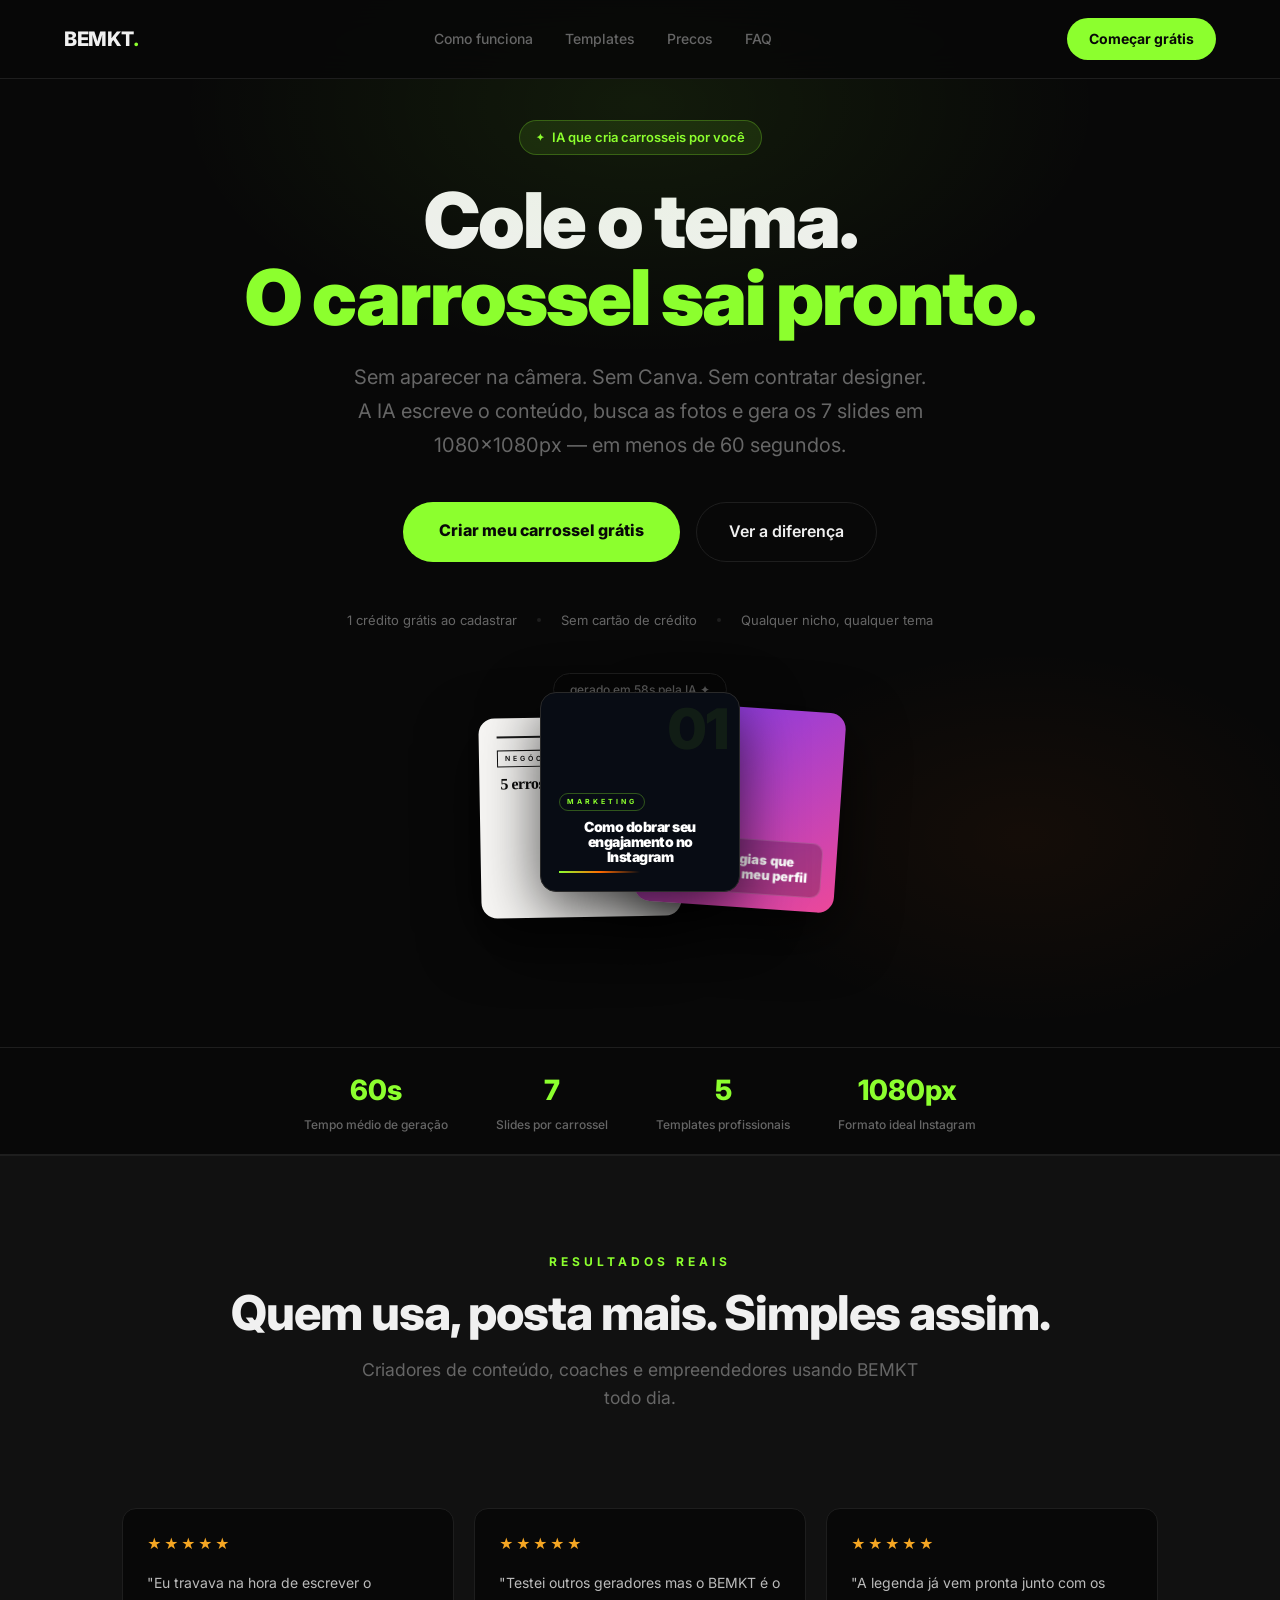
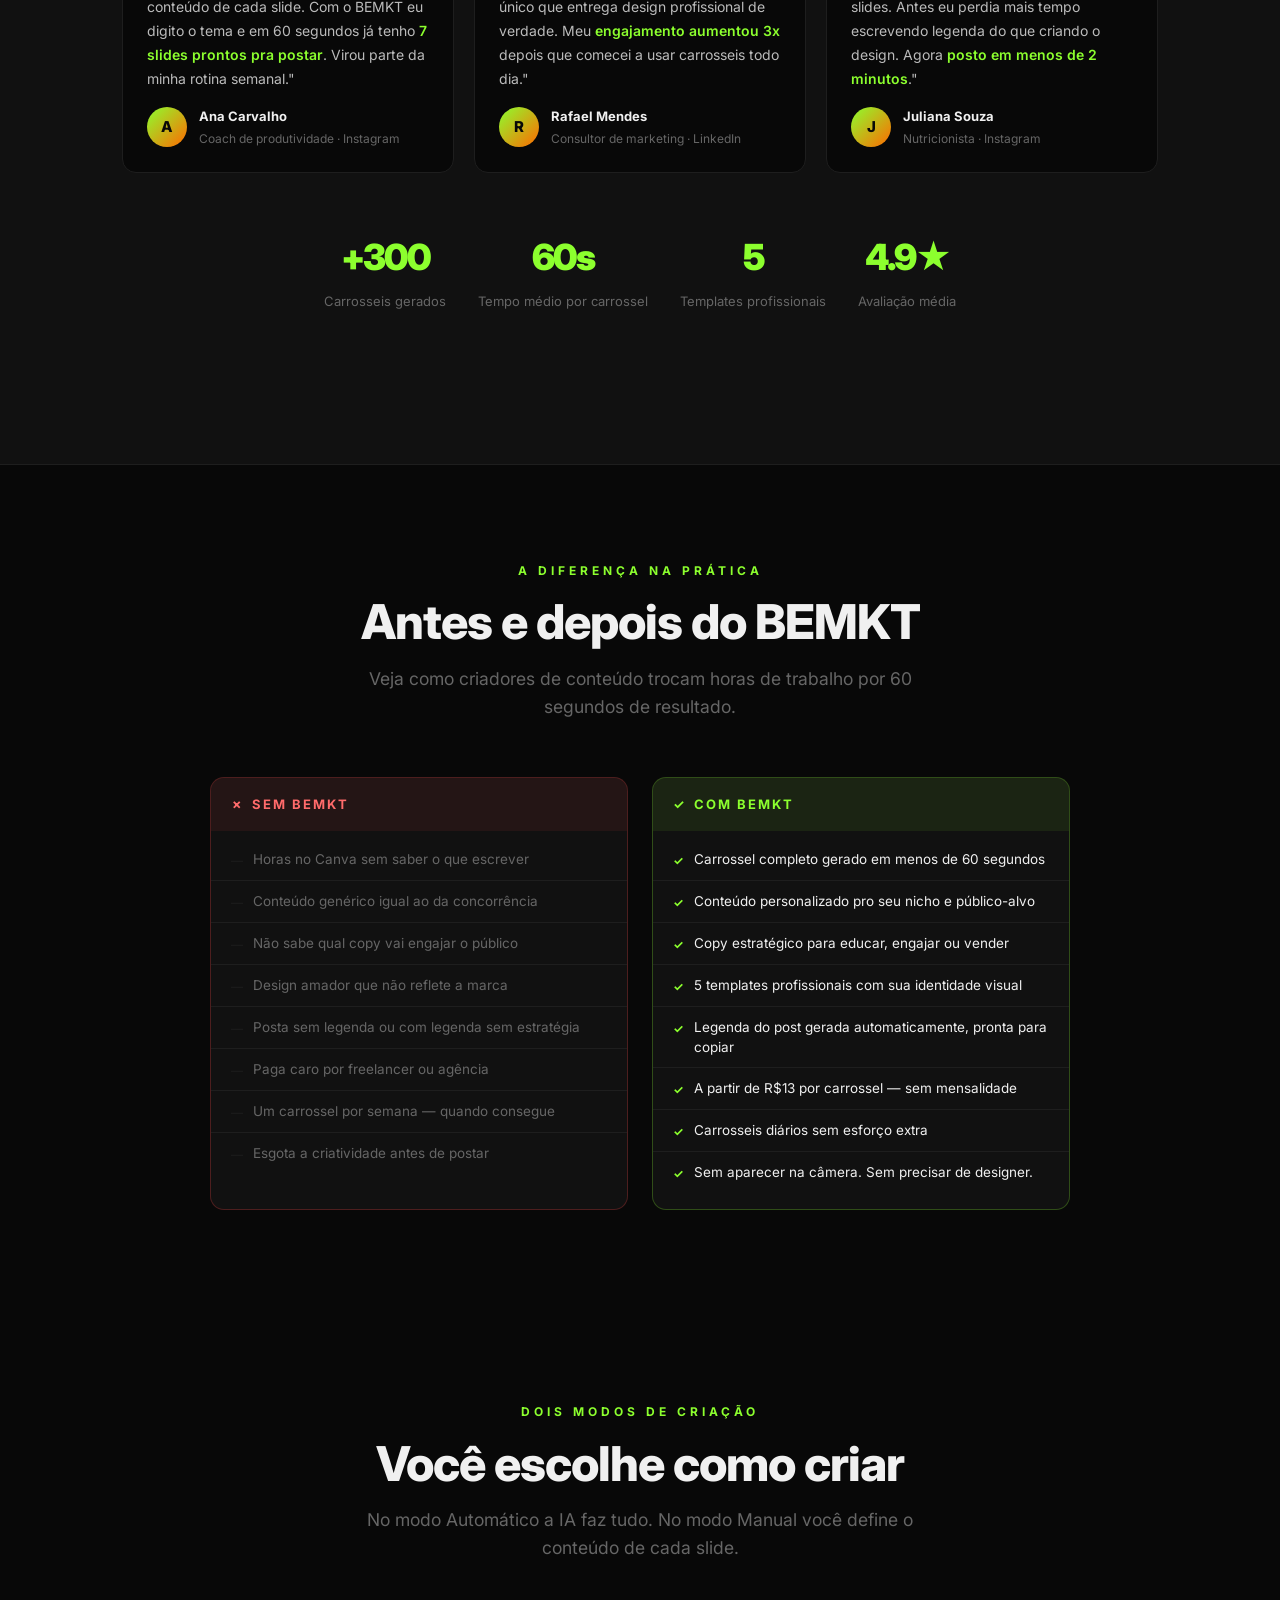
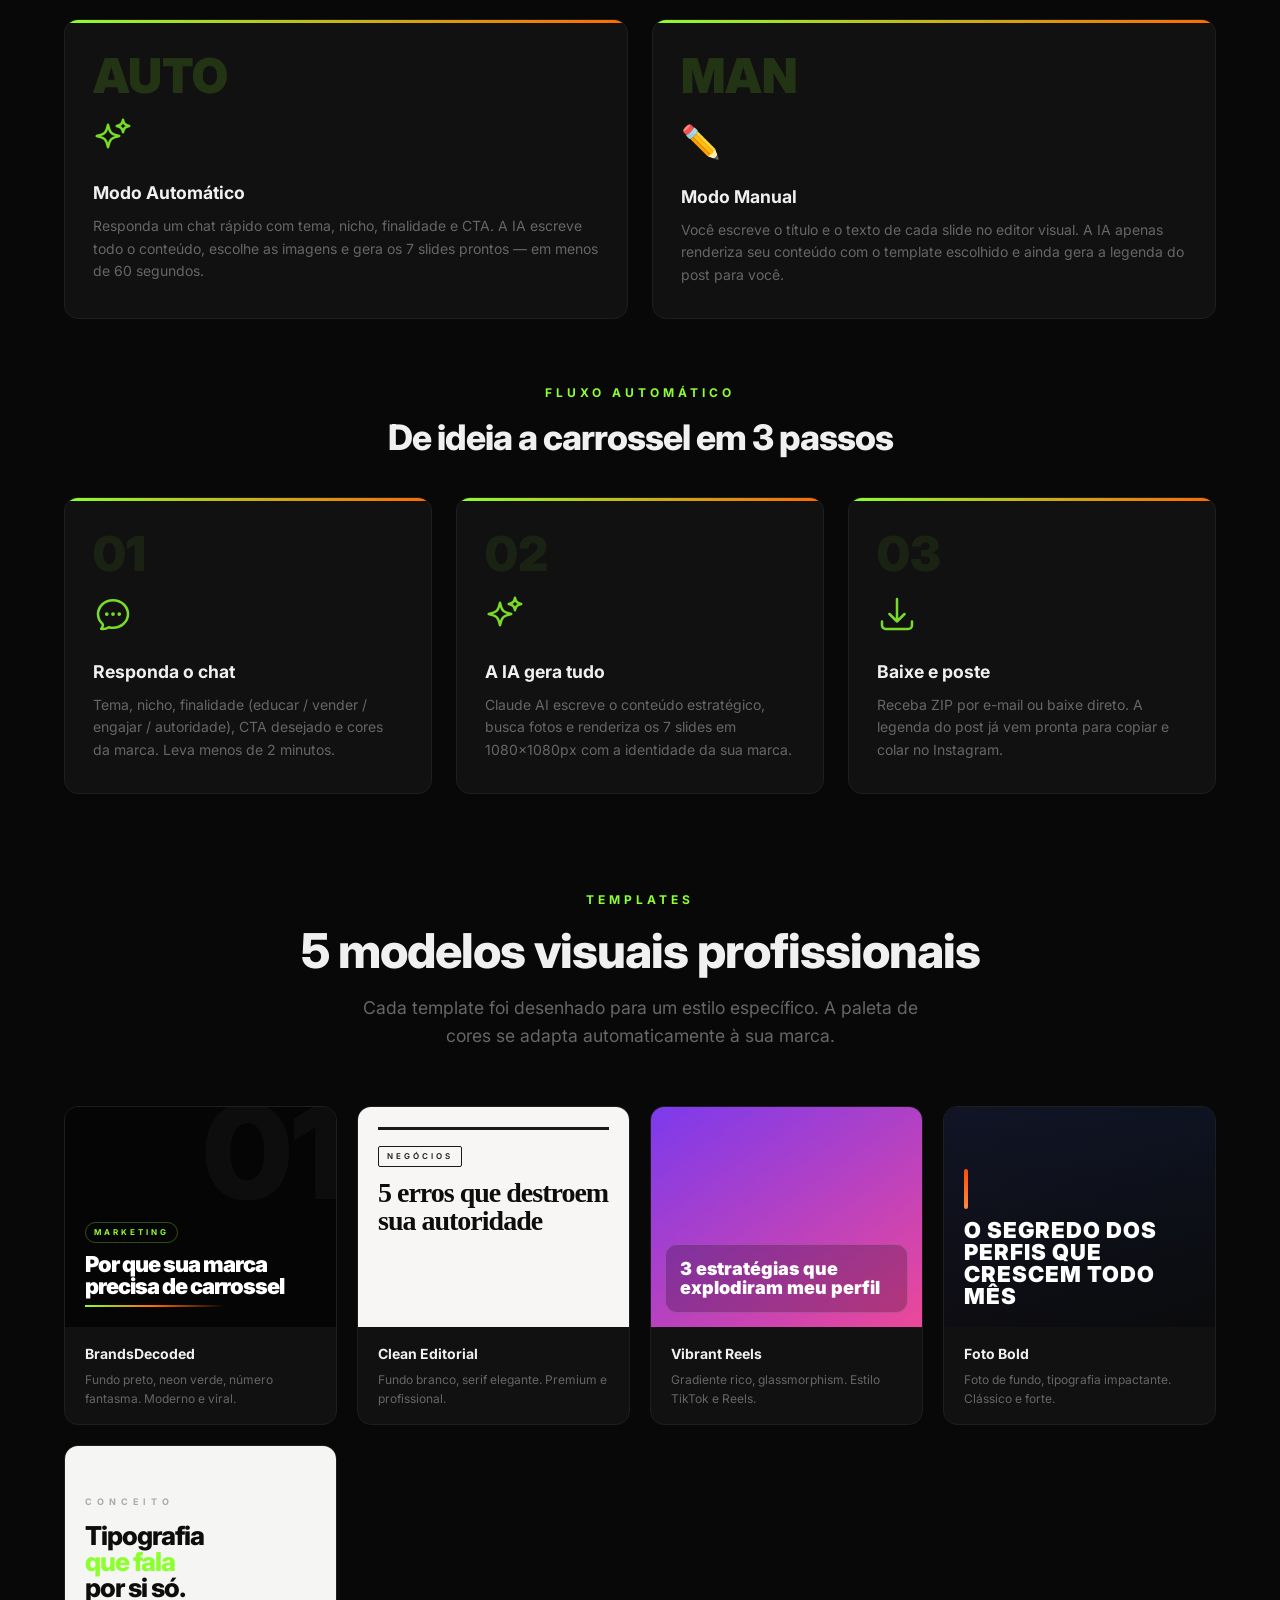
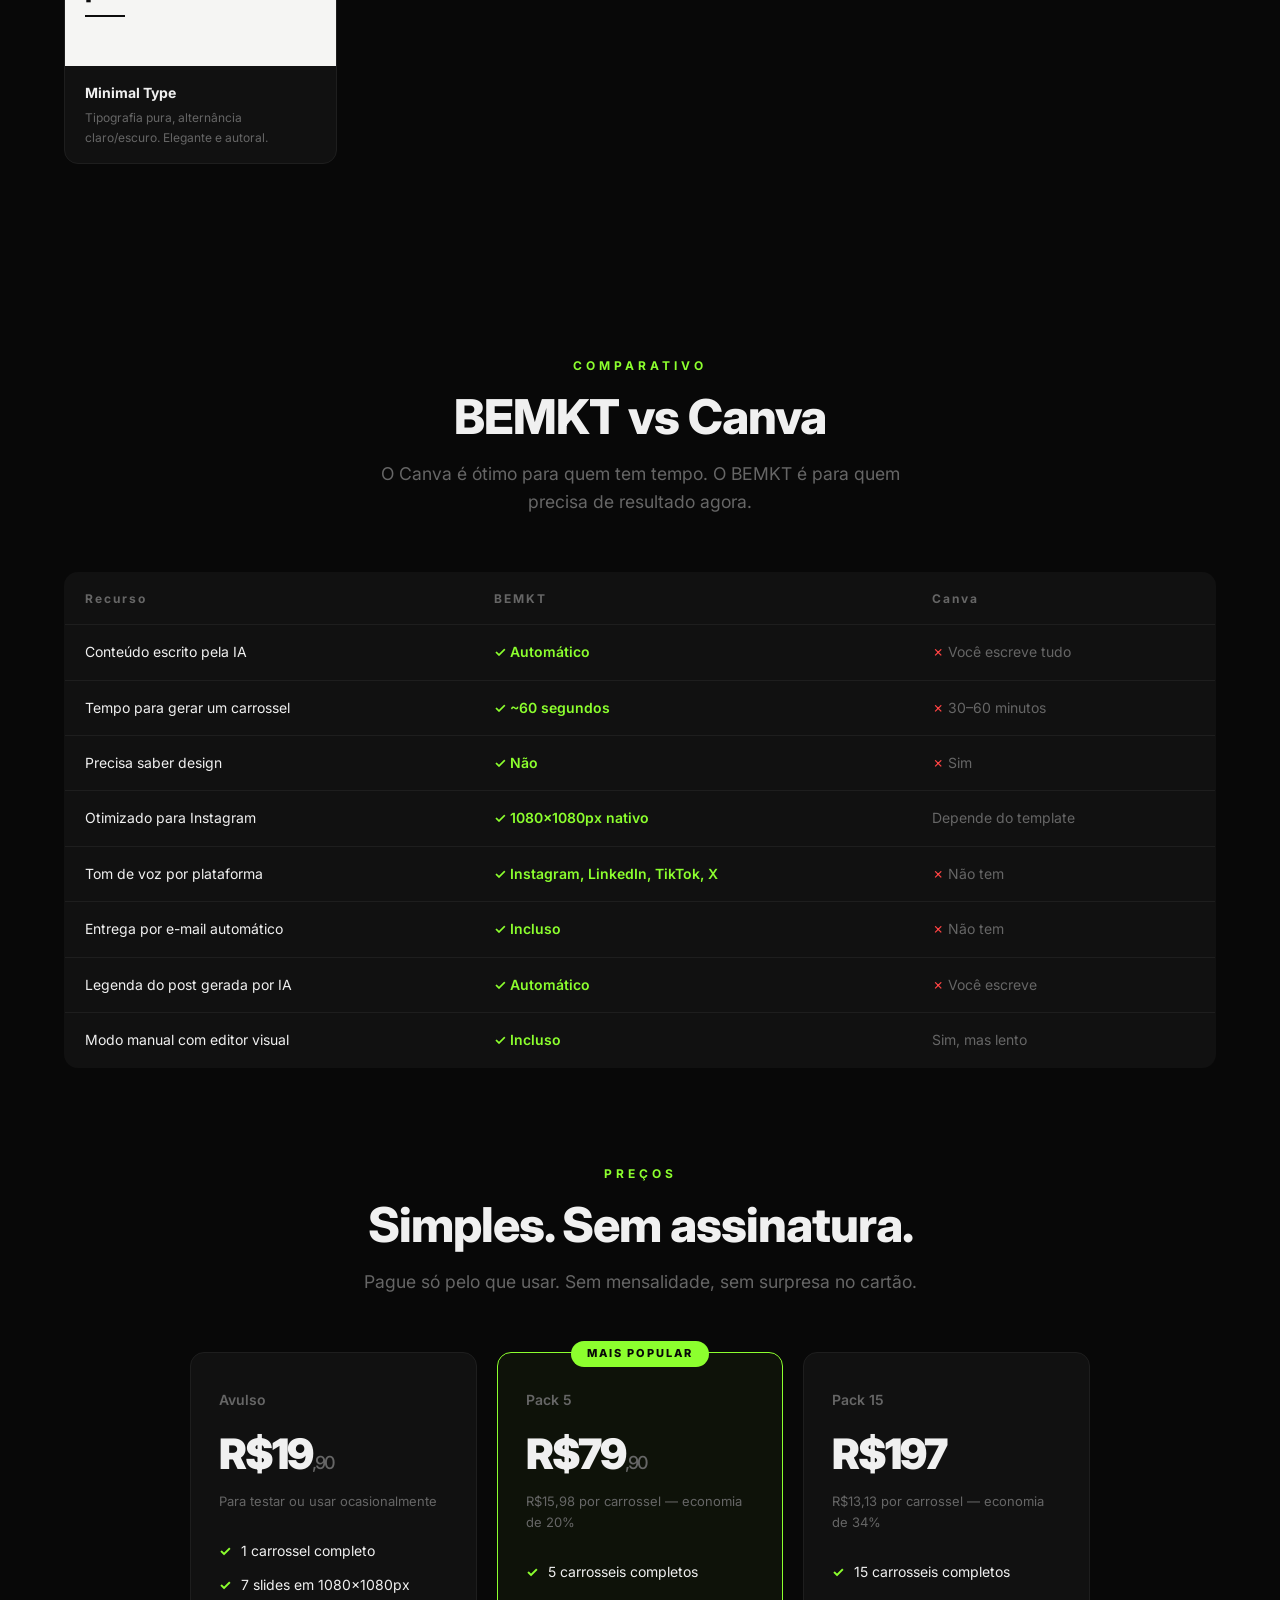
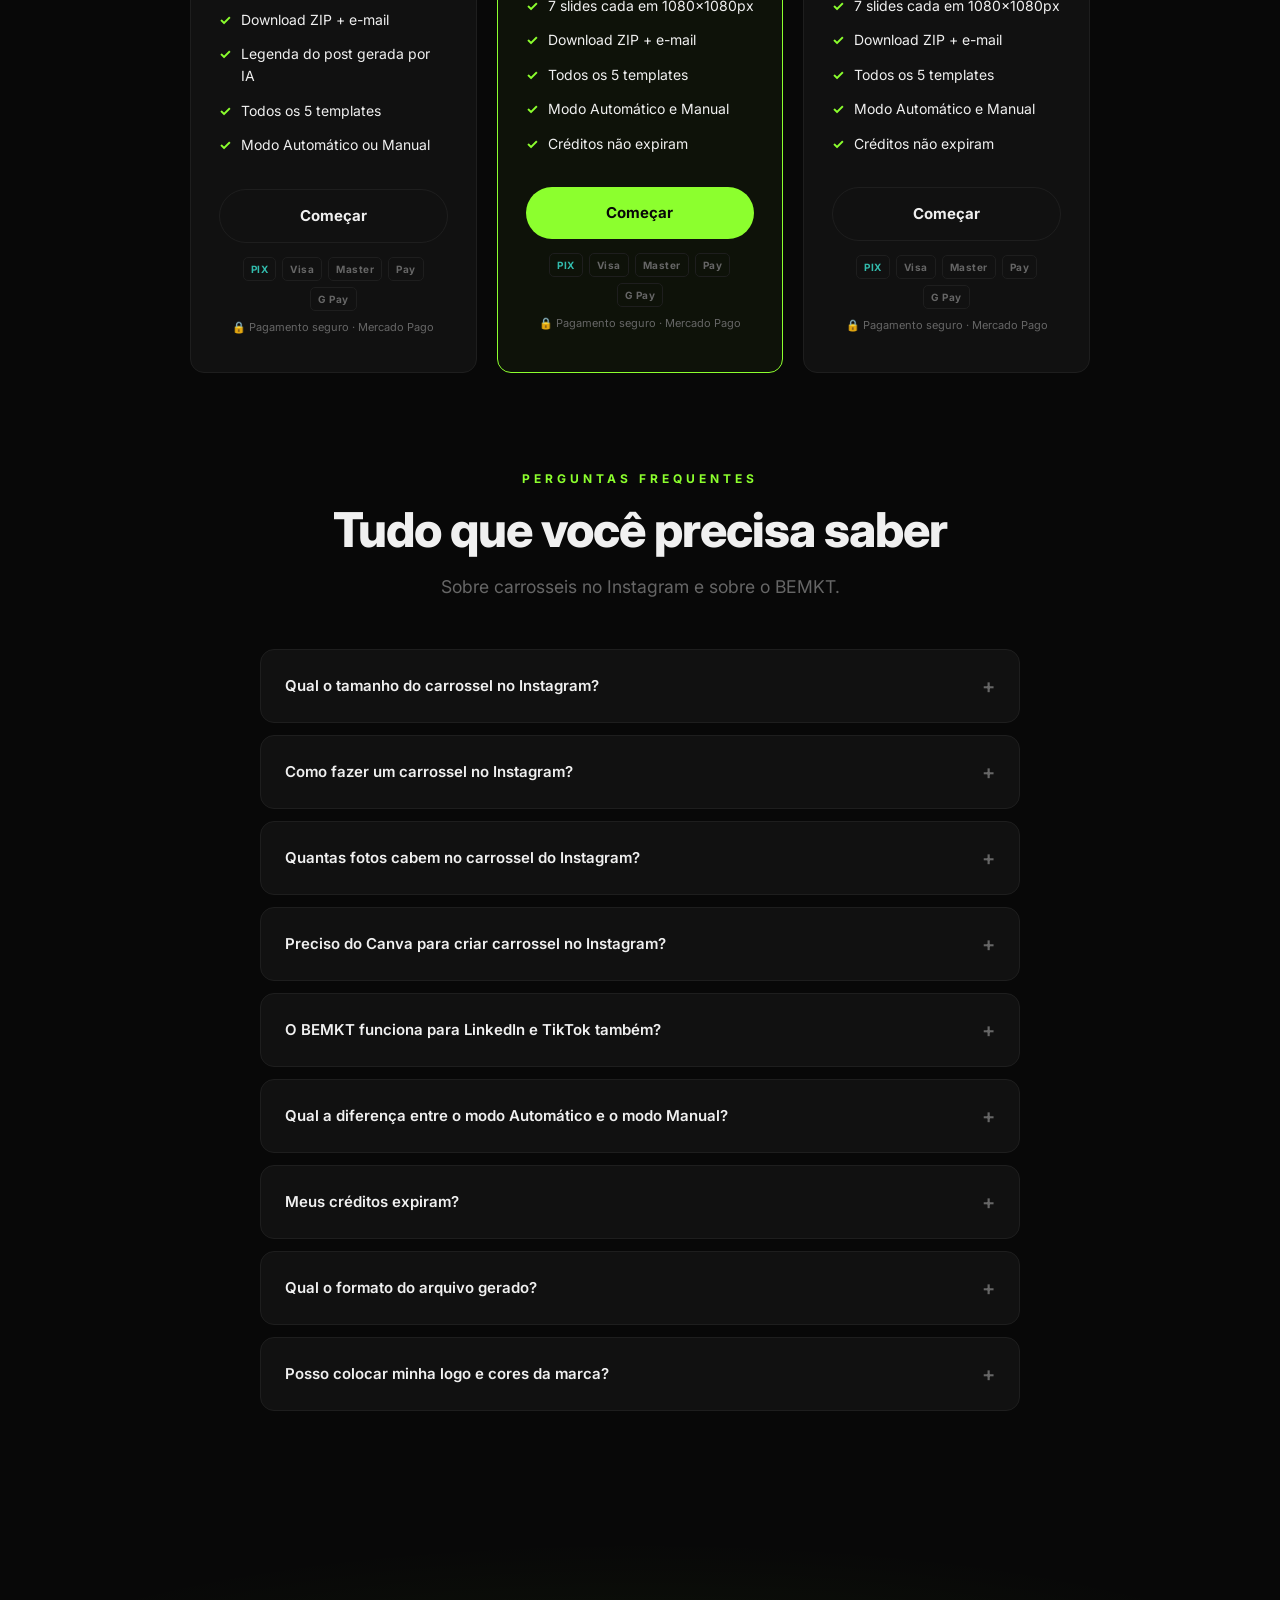
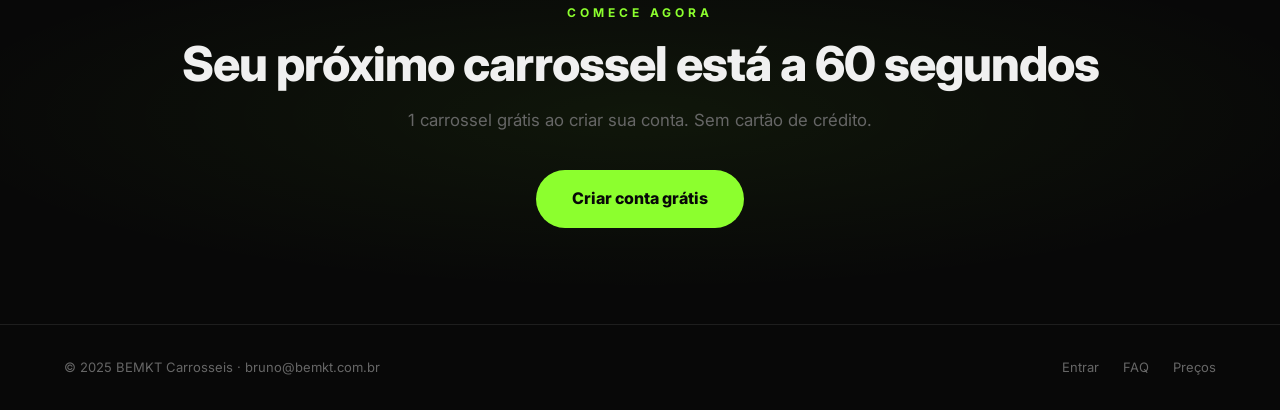
==== commit eb45576e: "redesign: remove emojis, add hero mockup, SVG icons" ====
--- a/app/static/index.html
+++ b/app/static/index.html
@@ -475,7 +475,8 @@
     .semcom-list li:last-child { border-bottom: none; }
     .semcom-col.antes .semcom-list li { color: var(--muted); }
     .semcom-col.depois .semcom-list li { color: var(--text); }
-    .semcom-icon { flex-shrink: 0; margin-top: 1px; font-size: 14px; }
+    .semcom-list li::before { content: '—'; color: var(--border); font-size: 12px; flex-shrink: 0; margin-top: 3px; }
+    .semcom-col.depois .semcom-list li::before { content: '✓'; color: var(--accent); font-weight: 700; }
     @media (max-width: 600px) {
       .semcom-grid { grid-template-columns: 1fr; }
     }
@@ -485,6 +486,61 @@
     .section-sub-lg  { margin-bottom: 48px; }
     .btn-inline      { display: inline-block; }
     .footer-links    { display: flex; gap: 24px; }
+
+    /* ── HERO MOCKUP ── */
+    .hero-visual {
+      margin-top: 56px;
+      position: relative;
+      width: 100%;
+      max-width: 680px;
+      height: 280px;
+    }
+    .mock-slide {
+      position: absolute;
+      width: 200px; height: 200px;
+      border-radius: 16px;
+      overflow: hidden;
+      box-shadow: 0 20px 60px rgba(0,0,0,.7);
+    }
+    .mock-s1 {
+      background: #050505; border: 1px solid #1e1e1e;
+      left: 50%; top: 10px; transform: translateX(-50%) rotate(-6deg);
+      z-index: 1;
+    }
+    .mock-s2 {
+      background: #f7f6f4;
+      left: 50%; top: 30px; transform: translateX(-80%) rotate(-1deg);
+      z-index: 2;
+    }
+    .mock-s3 {
+      background: linear-gradient(145deg,#7c3aed,#ec4899);
+      left: 50%; top: 20px; transform: translateX(0%) rotate(4deg);
+      z-index: 2;
+    }
+    .mock-s4 {
+      background: #080c14;
+      left: 50%; top: 5px; transform: translateX(-50%) rotate(0deg);
+      z-index: 3;
+      border: 1px solid #2a2a2a;
+    }
+    .mock-inner { position: absolute; inset: 0; padding: 18px; display: flex; flex-direction: column; justify-content: flex-end; }
+    .mock-tag { font-size: 7px; letter-spacing: 3px; font-weight: 700; color: #8cff2e; border: 1px solid rgba(140,255,46,.3); padding: 2px 7px; border-radius: 100px; width: fit-content; margin-bottom: 8px; }
+    .mock-title { font-size: 14px; font-weight: 900; color: #fff; line-height: 1.1; letter-spacing: -.5px; }
+    .mock-line { height: 2px; width: 50%; margin-top: 6px; background: linear-gradient(90deg,#8cff2e,#ff6a00,transparent); }
+    .mock-num-big { font-size: 56px; font-weight: 900; color: rgba(140,255,46,.07); line-height: 1; position: absolute; top: 8px; right: 10px; }
+    .mock-body-text { font-size: 10px; color: #aaa; line-height: 1.5; }
+    .mock-accent-bar { width: 3px; height: 28px; background: linear-gradient(to bottom,#ff4d00,#ff8c42); border-radius: 2px; margin-bottom: 8px; }
+    .mock-white-tag { font-size: 7px; letter-spacing: 3px; font-weight: 600; color: #0d0d0d; border: 1px solid #0d0d0d; padding: 2px 7px; width: fit-content; margin-bottom: 8px; }
+    .mock-serif { font-size: 16px; font-weight: 700; color: #0d0d0d; line-height: 1.1; letter-spacing: -.5px; font-family: Georgia, serif; }
+    .mock-bar-top { height: 2px; background: #1a1a1a; margin-bottom: 12px; }
+    .mock-gradient-inner { position: absolute; inset: 0; padding: 14px; display: flex; flex-direction: column; justify-content: flex-end; }
+    .mock-glass { background: rgba(0,0,0,.22); -webkit-backdrop-filter: blur(8px); backdrop-filter: blur(8px); border: 1px solid rgba(255,255,255,.15); border-radius: 10px; padding: 12px; }
+    .mock-glass-title { font-size: 13px; font-weight: 900; color: #fff; line-height: 1.1; }
+    .mock-badge-wrap { position: absolute; top: -14px; left: 50%; transform: translateX(-50%); white-space: nowrap; background: rgba(8,8,8,.9); border: 1px solid var(--border); border-radius: 100px; padding: 6px 16px; font-size: 12px; color: var(--muted); font-weight: 500; -webkit-backdrop-filter: blur(8px); backdrop-filter: blur(8px); }
+    @media (max-width: 600px) { .hero-visual { height: 220px; } .mock-slide { width: 155px; height: 155px; } }
+
+    /* ── STEP ICON SVG ── */
+    .step-icon-svg { width: 40px; height: 40px; margin-bottom: 16px; color: var(--accent); opacity: .85; }
 
     /* ── RESPONSIVE ── */
     @media (max-width: 768px) {
@@ -551,6 +607,36 @@
     <div class="dot"></div>
     <span>Qualquer nicho, qualquer tema</span>
   </div>
+
+  <!-- Mockup visual dos slides -->
+  <div class="hero-visual" aria-hidden="true">
+    <!-- Slide de fundo esquerdo — Clean Editorial -->
+    <div class="mock-slide mock-s2">
+      <div class="mock-inner" style="justify-content:flex-start">
+        <div class="mock-bar-top"></div>
+        <div class="mock-white-tag">NEGÓCIOS</div>
+        <div class="mock-serif">5 erros que destroem sua autoridade</div>
+      </div>
+    </div>
+    <!-- Slide de fundo direito — Vibrant -->
+    <div class="mock-slide mock-s3">
+      <div class="mock-gradient-inner">
+        <div class="mock-glass">
+          <div class="mock-glass-title">3 estratégias que explodiram meu perfil</div>
+        </div>
+      </div>
+    </div>
+    <!-- Slide central — BrandsDecoded -->
+    <div class="mock-slide mock-s4">
+      <div class="mock-num-big">01</div>
+      <div class="mock-inner">
+        <div class="mock-tag">MARKETING</div>
+        <div class="mock-title">Como dobrar seu engajamento no Instagram</div>
+        <div class="mock-line"></div>
+      </div>
+    </div>
+    <div class="mock-badge-wrap">gerado em 58s pela IA ✦</div>
+  </div>
 </section>
 
 <!-- PROOF BAR -->
@@ -659,27 +745,27 @@
     <div class="semcom-col antes">
       <div class="semcom-header"><span>✗</span> Sem BEMKT</div>
       <ul class="semcom-list">
-        <li><span class="semcom-icon">😩</span>Fica horas no Canva sem saber o que escrever</li>
-        <li><span class="semcom-icon">😰</span>Posta conteúdo genérico igual ao da concorrência</li>
-        <li><span class="semcom-icon">🤔</span>Não sabe qual copy vai engajar o público</li>
-        <li><span class="semcom-icon">🎨</span>Design amador que não reflete a marca</li>
-        <li><span class="semcom-icon">📝</span>Posta sem legenda ou com legenda sem estratégia</li>
-        <li><span class="semcom-icon">💸</span>Paga caro por freelancer ou agência</li>
-        <li><span class="semcom-icon">📉</span>Cria um carrossel por semana — ou menos</li>
-        <li><span class="semcom-icon">😮‍💨</span>Esgota a criatividade antes de postar</li>
+        <li>Horas no Canva sem saber o que escrever</li>
+        <li>Conteúdo genérico igual ao da concorrência</li>
+        <li>Não sabe qual copy vai engajar o público</li>
+        <li>Design amador que não reflete a marca</li>
+        <li>Posta sem legenda ou com legenda sem estratégia</li>
+        <li>Paga caro por freelancer ou agência</li>
+        <li>Um carrossel por semana — quando consegue</li>
+        <li>Esgota a criatividade antes de postar</li>
       </ul>
     </div>
     <div class="semcom-col depois">
       <div class="semcom-header"><span>✓</span> Com BEMKT</div>
       <ul class="semcom-list">
-        <li><span class="semcom-icon">⚡</span>Carrossel completo gerado em menos de 60 segundos</li>
-        <li><span class="semcom-icon">🎯</span>Conteúdo personalizado pro seu nicho e público-alvo</li>
-        <li><span class="semcom-icon">🧠</span>IA usa copy estratégico para educar, engajar ou vender</li>
-        <li><span class="semcom-icon">✨</span>5 templates profissionais com sua identidade visual</li>
-        <li><span class="semcom-icon">📣</span>Legenda do post gerada automaticamente e pronta para copiar</li>
-        <li><span class="semcom-icon">💰</span>Cada carrossel a partir de R$13 — sem mensalidade</li>
-        <li><span class="semcom-icon">📈</span>Cria carrosseis diários sem esforço extra</li>
-        <li><span class="semcom-icon">😎</span>Sem aparecer na câmera e sem precisar de designer</li>
+        <li>Carrossel completo gerado em menos de 60 segundos</li>
+        <li>Conteúdo personalizado pro seu nicho e público-alvo</li>
+        <li>Copy estratégico para educar, engajar ou vender</li>
+        <li>5 templates profissionais com sua identidade visual</li>
+        <li>Legenda do post gerada automaticamente, pronta para copiar</li>
+        <li>A partir de R$13 por carrossel — sem mensalidade</li>
+        <li>Carrosseis diários sem esforço extra</li>
+        <li>Sem aparecer na câmera. Sem precisar de designer.</li>
       </ul>
     </div>
   </div>
@@ -695,7 +781,7 @@
   <div class="steps" style="grid-template-columns: repeat(auto-fit, minmax(280px, 1fr)); margin-bottom: 64px;">
     <div class="step">
       <div class="step-num" style="color:rgba(140,255,46,.15)">AUTO</div>
-      <div class="step-icon">🤖</div>
+      <svg class="step-icon-svg" viewBox="0 0 24 24" fill="none" stroke="currentColor" stroke-width="1.5"><path stroke-linecap="round" stroke-linejoin="round" d="M9.813 15.904 9 18.75l-.813-2.846a4.5 4.5 0 0 0-3.09-3.09L2.25 12l2.846-.813a4.5 4.5 0 0 0 3.09-3.09L9 5.25l.813 2.846a4.5 4.5 0 0 0 3.09 3.09L15.75 12l-2.846.813a4.5 4.5 0 0 0-3.09 3.09ZM18.259 8.715 18 9.75l-.259-1.035a3.375 3.375 0 0 0-2.455-2.456L14.25 6l1.036-.259a3.375 3.375 0 0 0 2.455-2.456L18 2.25l.259 1.035a3.375 3.375 0 0 0 2.456 2.456L21.75 6l-1.035.259a3.375 3.375 0 0 0-2.456 2.456Z"/></svg>
       <h3>Modo Automático</h3>
       <p>Responda um chat rápido com tema, nicho, finalidade e CTA. A IA escreve todo o conteúdo, escolhe as imagens e gera os 7 slides prontos — em menos de 60 segundos.</p>
     </div>
@@ -713,19 +799,19 @@
   <div class="steps">
     <div class="step">
       <div class="step-num">01</div>
-      <div class="step-icon">💬</div>
+      <svg class="step-icon-svg" viewBox="0 0 24 24" fill="none" stroke="currentColor" stroke-width="1.5"><path stroke-linecap="round" stroke-linejoin="round" d="M8.625 12a.375.375 0 1 1-.75 0 .375.375 0 0 1 .75 0Zm0 0H8.25m4.125 0a.375.375 0 1 1-.75 0 .375.375 0 0 1 .75 0Zm0 0H12m4.125 0a.375.375 0 1 1-.75 0 .375.375 0 0 1 .75 0Zm0 0h-.375M21 12c0 4.556-4.03 8.25-9 8.25a9.764 9.764 0 0 1-2.555-.337A5.972 5.972 0 0 1 5.41 20.97a5.969 5.969 0 0 1-.474-.065 4.48 4.48 0 0 0 .978-2.025c.09-.457-.133-.901-.467-1.226C3.93 16.178 3 14.189 3 12c0-4.556 4.03-8.25 9-8.25s9 3.694 9 8.25Z"/></svg>
       <h3>Responda o chat</h3>
       <p>Tema, nicho, finalidade (educar / vender / engajar / autoridade), CTA desejado e cores da marca. Leva menos de 2 minutos.</p>
     </div>
     <div class="step">
       <div class="step-num">02</div>
-      <div class="step-icon">🤖</div>
+      <svg class="step-icon-svg" viewBox="0 0 24 24" fill="none" stroke="currentColor" stroke-width="1.5"><path stroke-linecap="round" stroke-linejoin="round" d="M9.813 15.904 9 18.75l-.813-2.846a4.5 4.5 0 0 0-3.09-3.09L2.25 12l2.846-.813a4.5 4.5 0 0 0 3.09-3.09L9 5.25l.813 2.846a4.5 4.5 0 0 0 3.09 3.09L15.75 12l-2.846.813a4.5 4.5 0 0 0-3.09 3.09ZM18.259 8.715 18 9.75l-.259-1.035a3.375 3.375 0 0 0-2.455-2.456L14.25 6l1.036-.259a3.375 3.375 0 0 0 2.455-2.456L18 2.25l.259 1.035a3.375 3.375 0 0 0 2.456 2.456L21.75 6l-1.035.259a3.375 3.375 0 0 0-2.456 2.456Z"/></svg>
       <h3>A IA gera tudo</h3>
       <p>Claude AI escreve o conteúdo estratégico, busca fotos e renderiza os 7 slides em 1080x1080px com a identidade da sua marca.</p>
     </div>
     <div class="step">
       <div class="step-num">03</div>
-      <div class="step-icon">📲</div>
+      <svg class="step-icon-svg" viewBox="0 0 24 24" fill="none" stroke="currentColor" stroke-width="1.5"><path stroke-linecap="round" stroke-linejoin="round" d="M3 16.5v2.25A2.25 2.25 0 0 0 5.25 21h13.5A2.25 2.25 0 0 0 21 18.75V16.5M16.5 12 12 16.5m0 0L7.5 12m4.5 4.5V3"/></svg>
       <h3>Baixe e poste</h3>
       <p>Receba ZIP por e-mail ou baixe direto. A legenda do post já vem pronta para copiar e colar no Instagram.</p>
     </div>
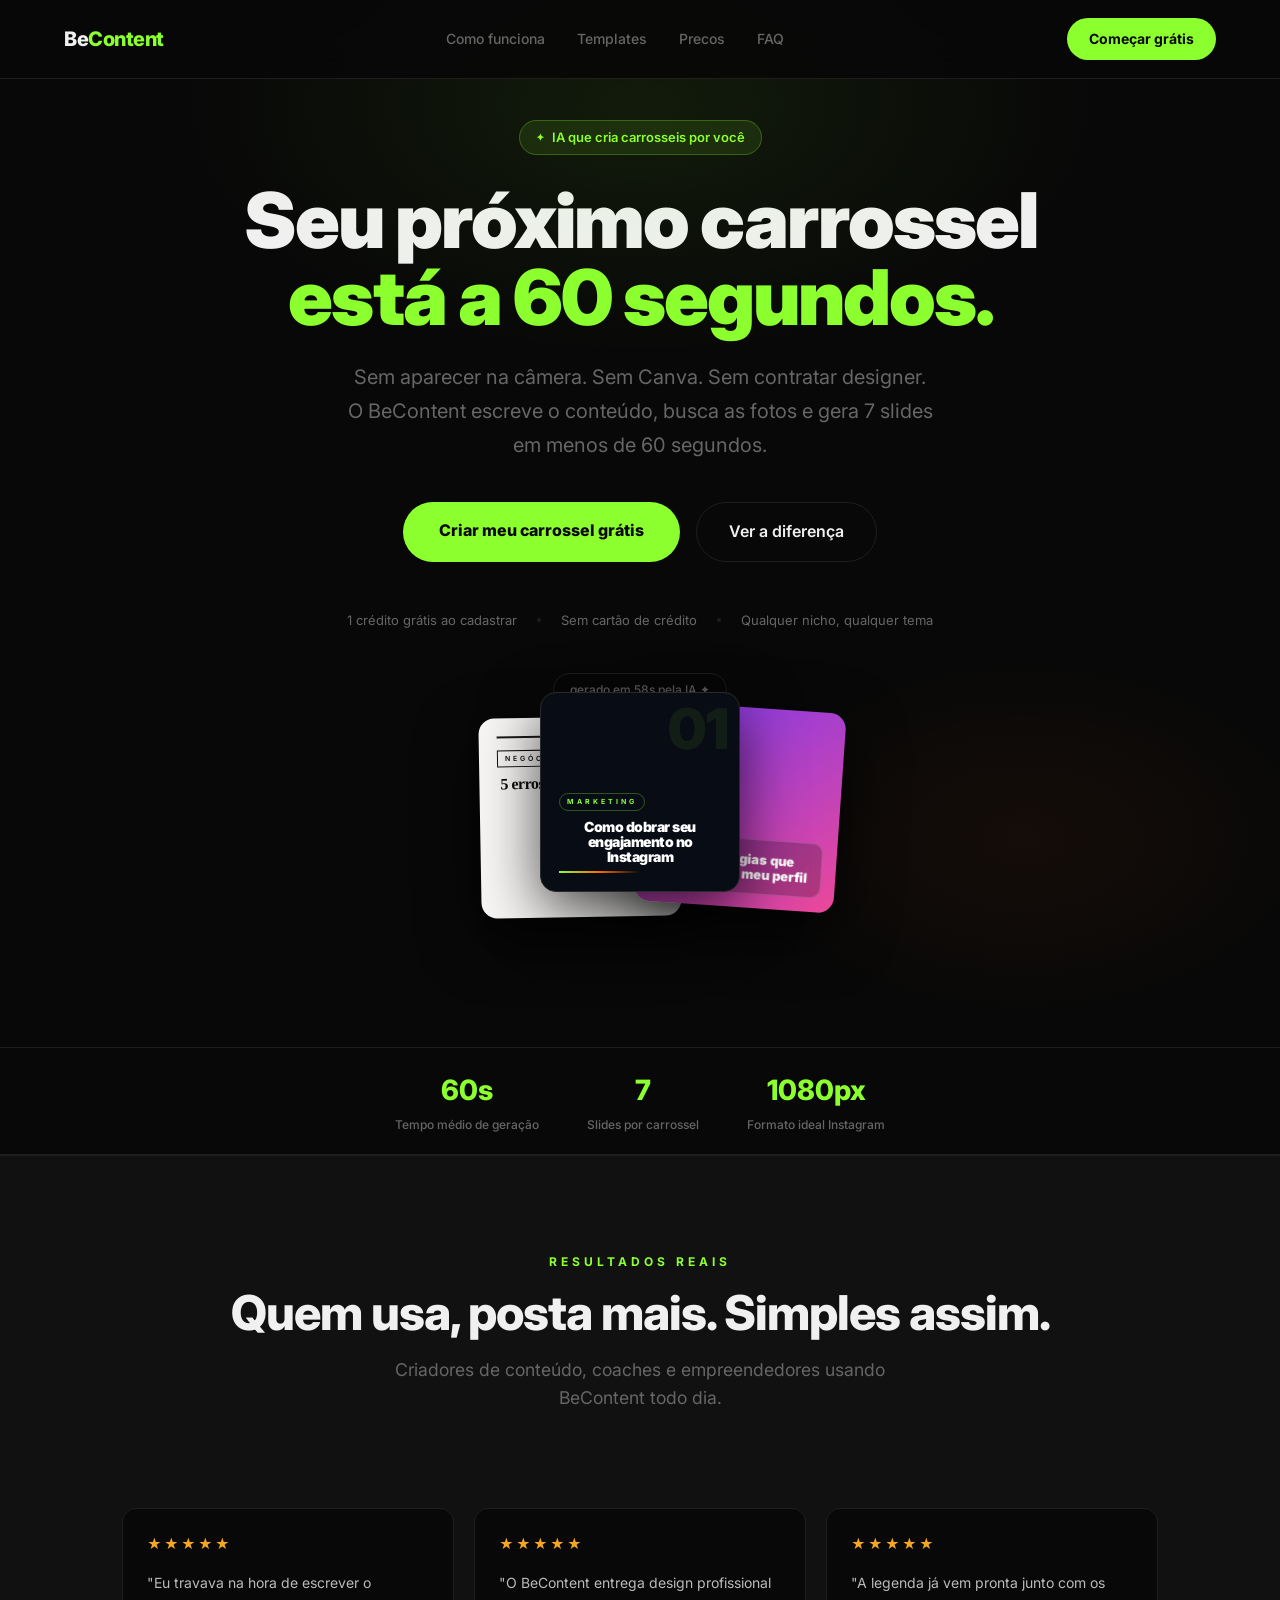
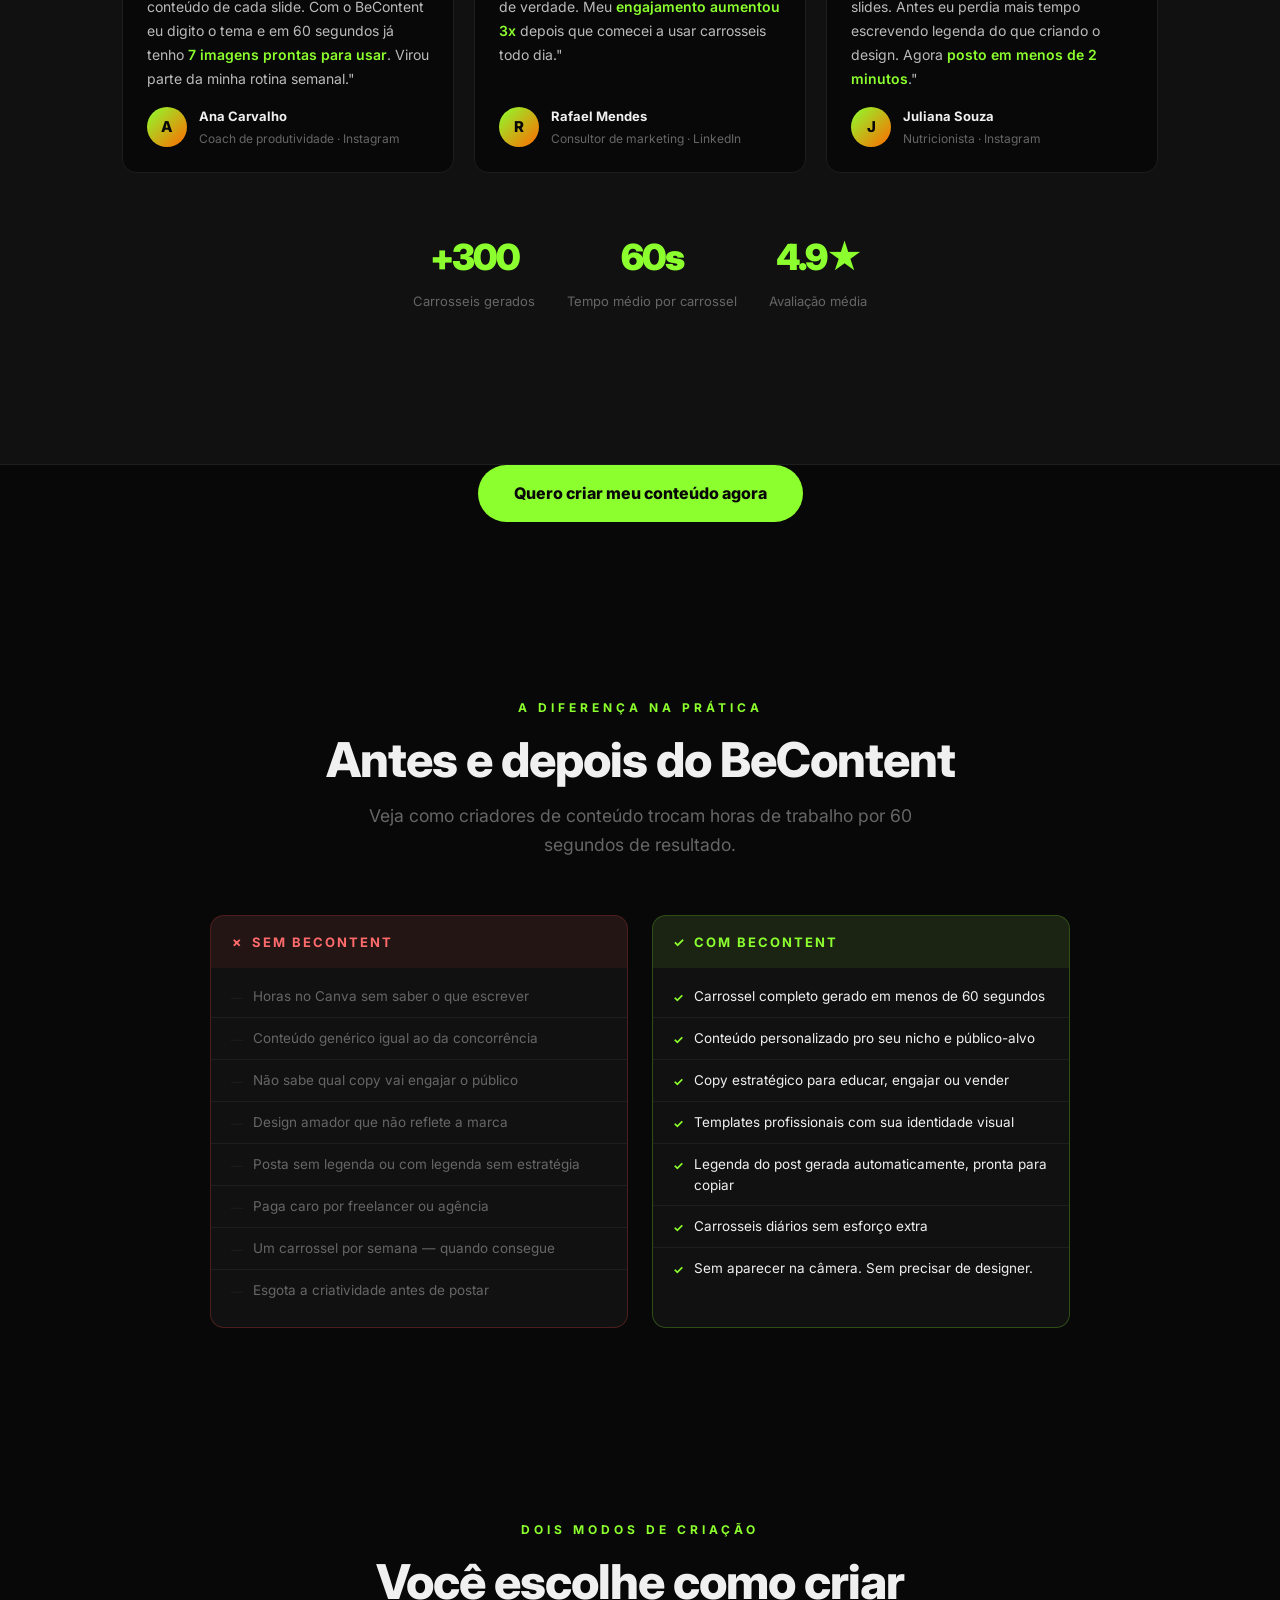
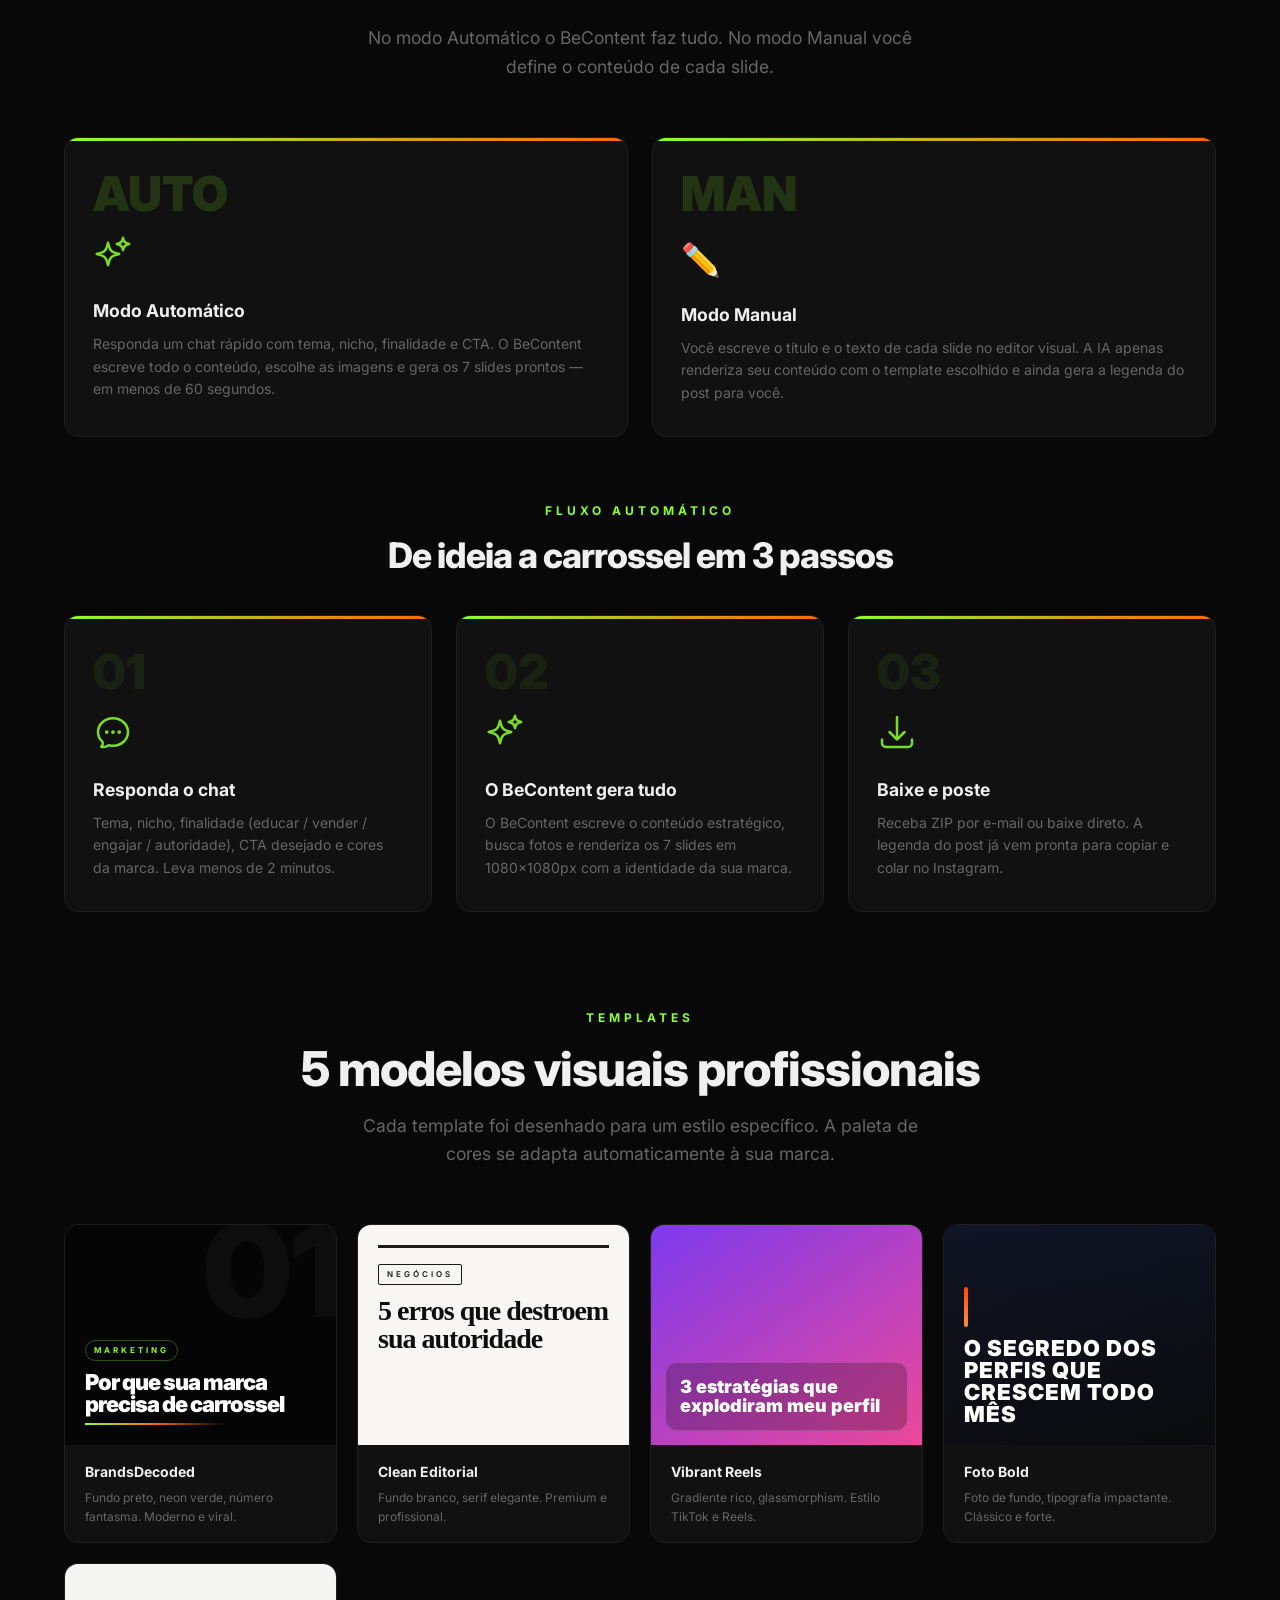
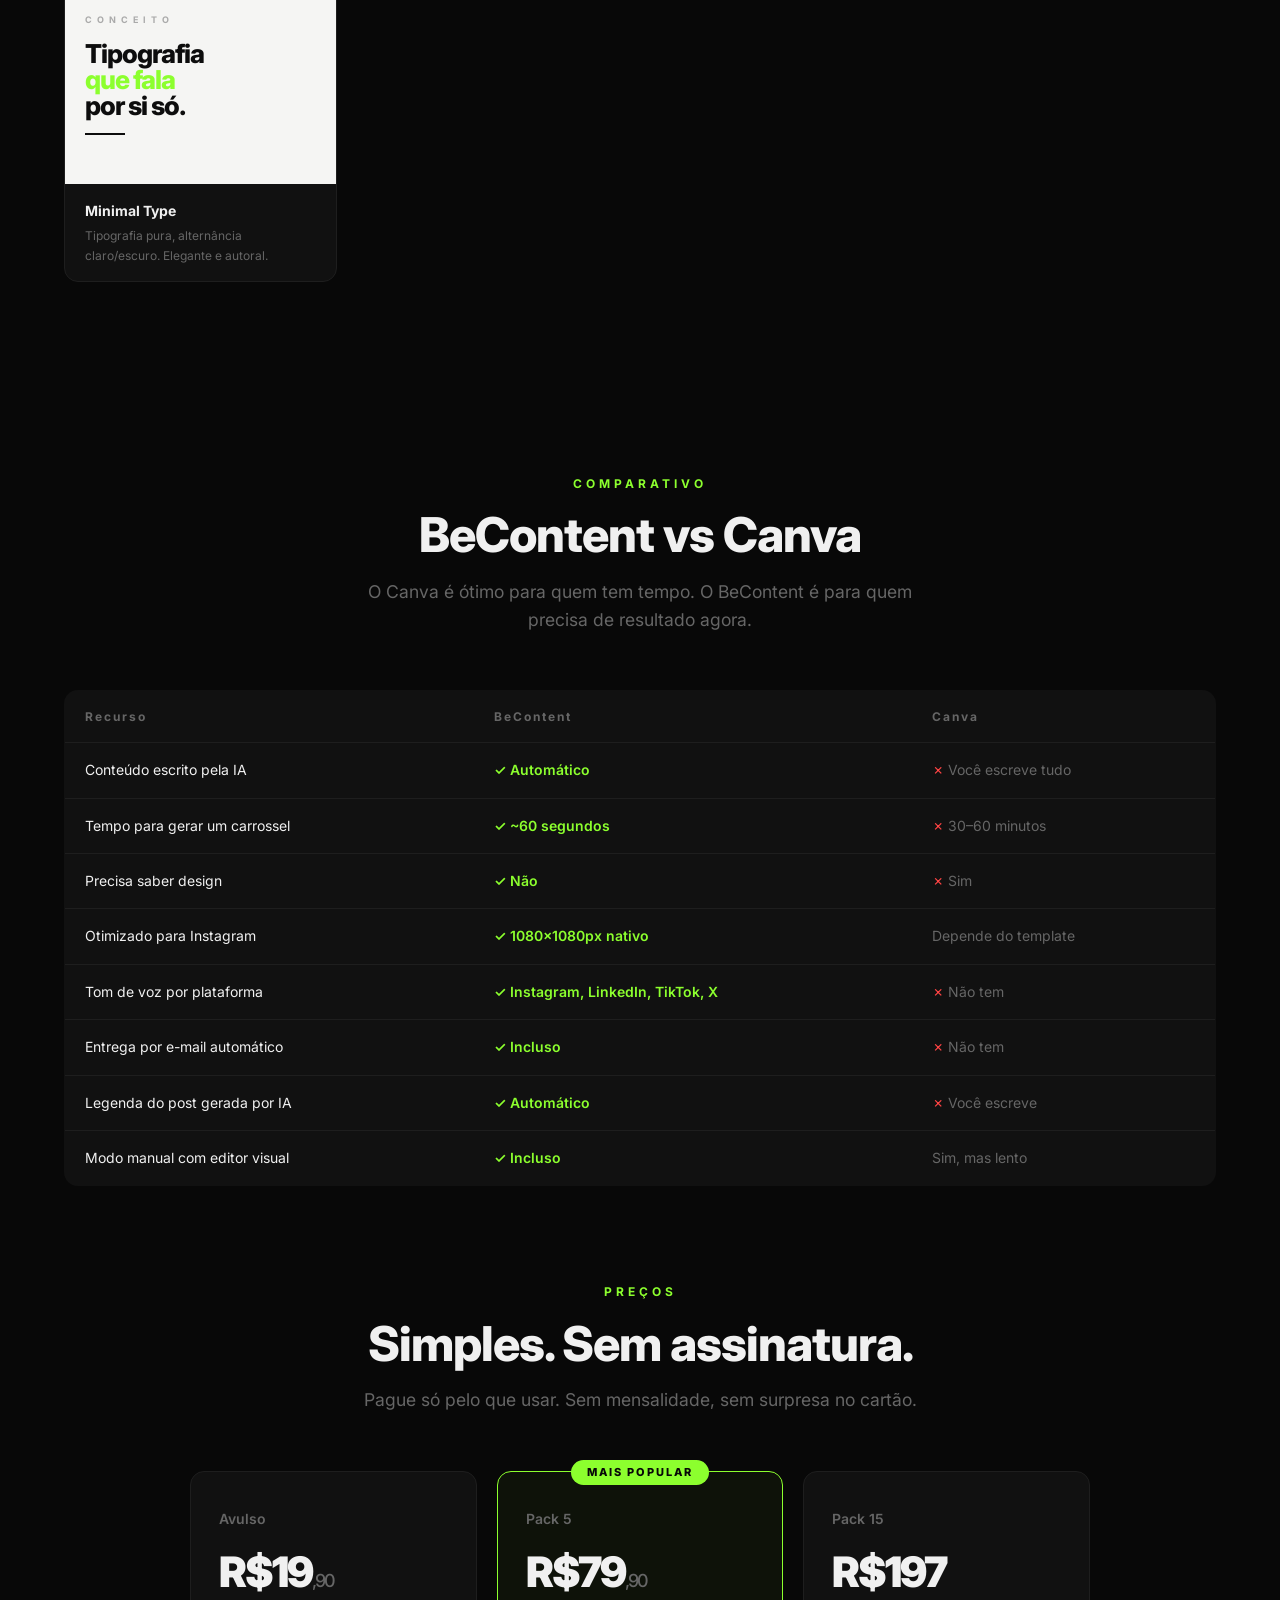
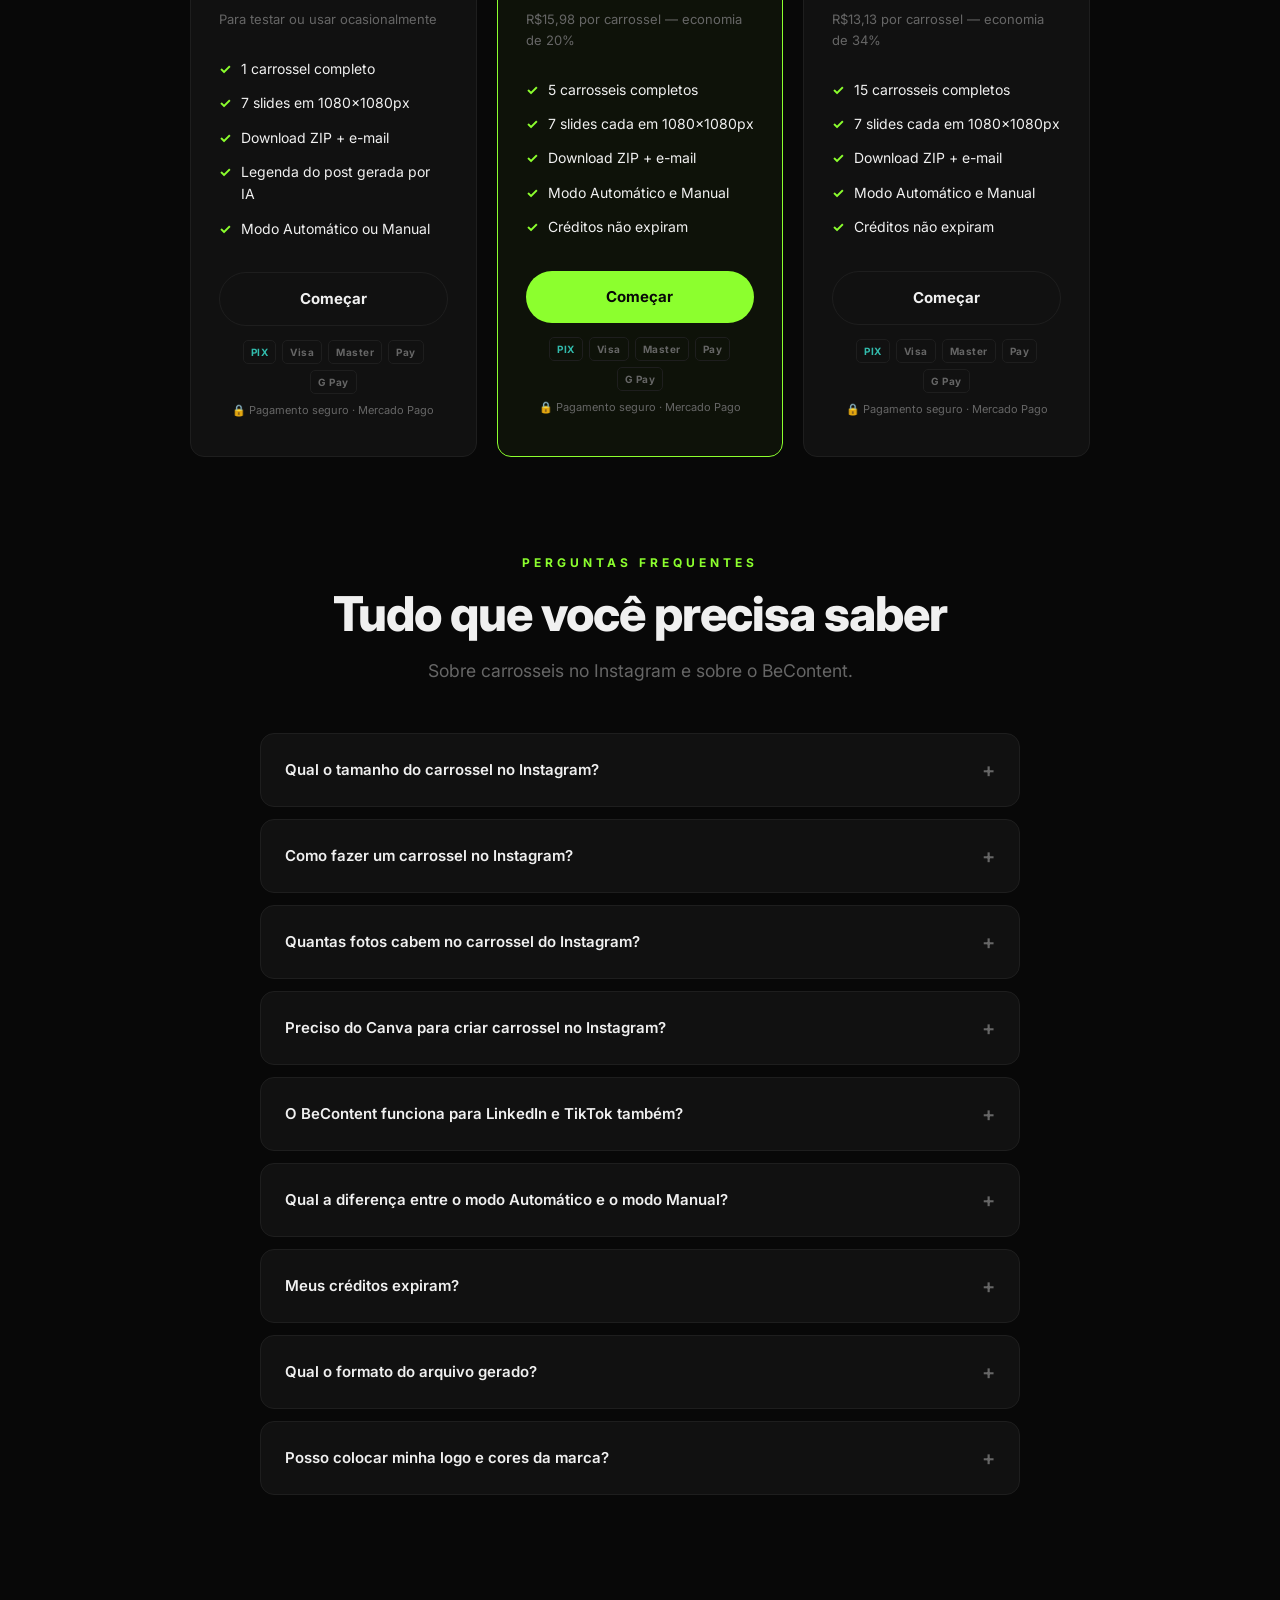
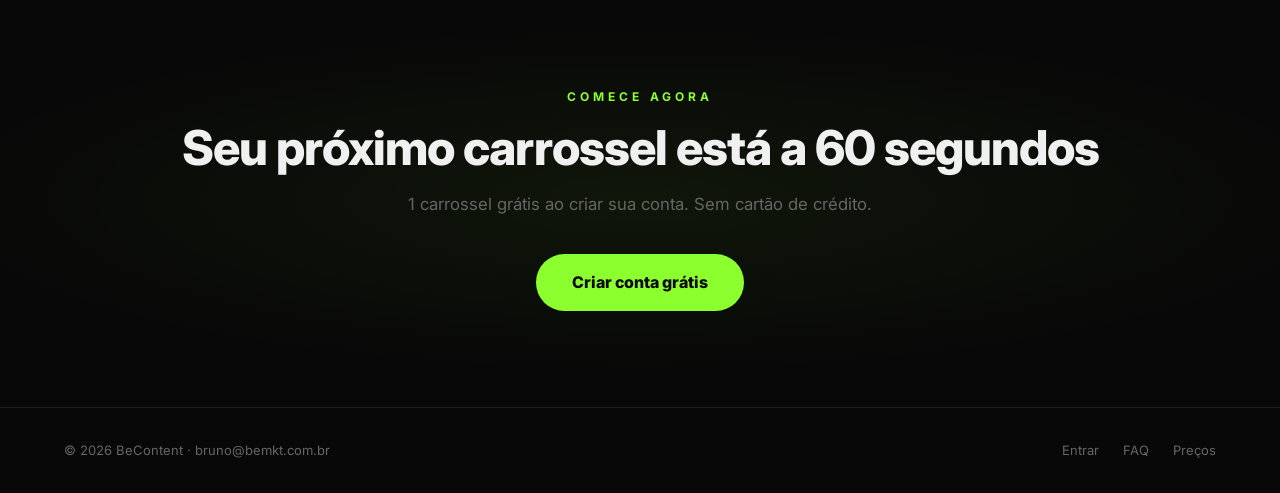
==== commit db1291d6: "rebrand: BEMKT → BeContent, hero, humanize copy, remove 5 templates" ====
--- a/app/static/index.html
+++ b/app/static/index.html
@@ -5,11 +5,11 @@
   <meta name="viewport" content="width=device-width, initial-scale=1.0">
 
   <!-- SEO Primary -->
-  <title>Criar Carrossel para Instagram com IA — BEMKT Carrosseis</title>
+  <title>Criar Carrossel para Instagram com IA — BeContent</title>
   <meta name="description" content="Crie carrosseis profissionais para Instagram em menos de 60 segundos usando Inteligência Artificial. Sem Canva, sem designer. Escolha o tema, a IA escreve e gera os slides prontos para postar.">
   <meta name="keywords" content="criar carrossel instagram, como fazer carrossel no instagram, carrossel instagram, criar carrossel instagram com ia, carrossel profissional instagram, tamanho carrossel instagram, formato carrossel instagram">
   <meta name="robots" content="index, follow">
-  <meta name="author" content="BEMKT">
+  <meta name="author" content="BeContent">
   <meta name="theme-color" content="#080808">
   <link rel="canonical" href="https://appcarrossel.bemkt.com.br/">
   <link rel="icon" type="image/svg+xml" href="/static/favicon.svg">
@@ -18,7 +18,7 @@
   <!-- Open Graph -->
   <meta property="og:type" content="website">
   <meta property="og:url" content="https://appcarrossel.bemkt.com.br/">
-  <meta property="og:title" content="Criar Carrossel para Instagram com IA — BEMKT">
+  <meta property="og:title" content="Criar Carrossel para Instagram com IA — BeContent">
   <meta property="og:description" content="Carrosseis profissionais prontos em 60 segundos. IA escreve o conteúdo e gera os 7 slides automaticamente.">
   <meta property="og:image" content="https://appcarrossel.bemkt.com.br/static/og-image.svg">
   <meta property="og:image:width" content="1200">
@@ -31,7 +31,7 @@
   {
     "@context": "https://schema.org",
     "@type": "SoftwareApplication",
-    "name": "BEMKT Carrosseis",
+    "name": "BeContent",
     "url": "https://appcarrossel.bemkt.com.br",
     "description": "Crie carrosseis profissionais para Instagram com Inteligência Artificial em menos de 60 segundos.",
     "applicationCategory": "DesignApplication",
@@ -54,17 +54,17 @@
       {
         "@type": "Question",
         "name": "Qual o tamanho do carrossel no Instagram?",
-        "acceptedAnswer": { "@type": "Answer", "text": "O tamanho ideal do carrossel no Instagram é 1080 x 1080 pixels (formato quadrado). O BEMKT já gera todos os slides nesse formato automaticamente." }
+        "acceptedAnswer": { "@type": "Answer", "text": "O tamanho ideal do carrossel no Instagram é 1080 x 1080 pixels (formato quadrado). O BeContent já gera todos os slides nesse formato automaticamente." }
       },
       {
         "@type": "Question",
         "name": "Como fazer um carrossel no Instagram?",
-        "acceptedAnswer": { "@type": "Answer", "text": "Com o BEMKT você digita o tema, a IA escreve o conteúdo e gera os slides em menos de 60 segundos. Depois é só baixar e postar no Instagram." }
+        "acceptedAnswer": { "@type": "Answer", "text": "Com o BeContent você digita o tema, o BeContent escreve o conteúdo e gera os slides em menos de 60 segundos. Depois é só baixar e postar no Instagram." }
       },
       {
         "@type": "Question",
         "name": "Quantas fotos cabem no carrossel do Instagram?",
-        "acceptedAnswer": { "@type": "Answer", "text": "O Instagram aceita de 2 a 10 imagens por carrossel. O BEMKT gera 7 slides por padrão: capa, 5 slides de conteúdo e 1 slide de CTA." }
+        "acceptedAnswer": { "@type": "Answer", "text": "O Instagram aceita de 2 a 10 imagens por carrossel. O BeContent gera 7 slides por padrão: capa, 5 slides de conteúdo e 1 slide de CTA." }
       },
       {
         "@type": "Question",
@@ -74,7 +74,7 @@
       {
         "@type": "Question",
         "name": "Preciso do Canva para criar carrossel no Instagram?",
-        "acceptedAnswer": { "@type": "Answer", "text": "Não. Com o BEMKT você cria carrosseis profissionais sem precisar do Canva, sem ser designer e sem perder tempo. A IA faz tudo: escreve o texto, escolhe as cores e gera os slides." }
+        "acceptedAnswer": { "@type": "Answer", "text": "Não. Com o BeContent você cria carrosseis profissionais sem precisar do Canva, sem ser designer e sem perder tempo. O BeContent faz tudo: escreve o texto, escolhe as cores e gera os slides." }
       }
     ]
   }
@@ -578,7 +578,7 @@
 
 <!-- NAV -->
 <nav>
-  <div class="nav-logo">BEMKT<span>.</span></div>
+  <div class="nav-logo">Be<span>Content</span></div>
   <div class="nav-links">
     <a href="#como-funciona">Como funciona</a>
     <a href="#templates">Templates</a>
@@ -591,10 +591,10 @@
 <!-- HERO -->
 <section class="hero">
   <div class="hero-badge">IA que cria carrosseis por você</div>
-  <h1>Cole o tema.<br><em>O carrossel sai pronto.</em></h1>
+  <h1>Seu próximo carrossel<br><em>está a 60 segundos.</em></h1>
   <p class="hero-sub">
     Sem aparecer na câmera. Sem Canva. Sem contratar designer.<br>
-    A IA escreve o conteúdo, busca as fotos e gera os 7 slides em 1080×1080px — em menos de 60 segundos.
+    O BeContent escreve o conteúdo, busca as fotos e gera 7 slides em menos de 60 segundos.
   </p>
   <div class="hero-btns">
     <a href="/static/entrar.html" class="btn-primary">Criar meu carrossel grátis</a>
@@ -650,10 +650,6 @@
     <div class="proof-label">Slides por carrossel</div>
   </div>
   <div class="proof-item">
-    <div class="proof-num">5</div>
-    <div class="proof-label">Templates profissionais</div>
-  </div>
-  <div class="proof-item">
     <div class="proof-num">1080px</div>
     <div class="proof-label">Formato ideal Instagram</div>
   </div>
@@ -664,15 +660,15 @@
   <div class="center" style="padding-bottom: 40px;">
     <div class="section-tag">Resultados reais</div>
     <h2>Quem usa, posta mais. Simples assim.</h2>
-    <p class="section-sub">Criadores de conteúdo, coaches e empreendedores usando BEMKT todo dia.</p>
+    <p class="section-sub">Criadores de conteúdo, coaches e empreendedores usando BeContent todo dia.</p>
   </div>
 
   <div class="testimonials" style="padding: 0 5% 56px;">
     <div class="testi-card">
       <div class="testi-stars">★★★★★</div>
       <p class="testi-text">
-        "Eu travava na hora de escrever o conteúdo de cada slide. Com o BEMKT eu digito o tema e em 60 segundos já tenho
-        <strong>7 slides prontos pra postar</strong>. Virou parte da minha rotina semanal."
+        "Eu travava na hora de escrever o conteúdo de cada slide. Com o BeContent eu digito o tema e em 60 segundos já tenho
+        <strong>7 imagens prontas para usar</strong>. Virou parte da minha rotina semanal."
       </p>
       <div class="testi-author">
         <div class="testi-avatar">A</div>
@@ -686,7 +682,7 @@
     <div class="testi-card">
       <div class="testi-stars">★★★★★</div>
       <p class="testi-text">
-        "Testei outros geradores mas o BEMKT é o único que entrega design profissional de verdade.
+        "O BeContent entrega design profissional de verdade.
         Meu <strong>engajamento aumentou 3x</strong> depois que comecei a usar carrosseis todo dia."
       </p>
       <div class="testi-author">
@@ -724,26 +720,27 @@
       <div class="result-desc">Tempo médio por carrossel</div>
     </div>
     <div class="result-item">
-      <div class="result-num">5</div>
-      <div class="result-desc">Templates profissionais</div>
-    </div>
-    <div class="result-item">
       <div class="result-num">4.9★</div>
       <div class="result-desc">Avaliação média</div>
     </div>
   </div>
 </section>
+
+<!-- CTA INTERMEDIÁRIO -->
+<div style="text-align:center; padding: 0 5% 80px;">
+  <a href="/static/entrar.html" class="btn-primary" style="display:inline-block">Quero criar meu conteúdo agora</a>
+</div>
 
 <!-- SEM vs COM -->
 <section id="sem-com">
   <div class="center">
     <div class="section-tag">A diferença na prática</div>
-    <h2>Antes e depois do BEMKT</h2>
+    <h2>Antes e depois do BeContent</h2>
     <p class="section-sub">Veja como criadores de conteúdo trocam horas de trabalho por 60 segundos de resultado.</p>
   </div>
   <div class="semcom-grid">
     <div class="semcom-col antes">
-      <div class="semcom-header"><span>✗</span> Sem BEMKT</div>
+      <div class="semcom-header"><span>✗</span> Sem BeContent</div>
       <ul class="semcom-list">
         <li>Horas no Canva sem saber o que escrever</li>
         <li>Conteúdo genérico igual ao da concorrência</li>
@@ -756,14 +753,13 @@
       </ul>
     </div>
     <div class="semcom-col depois">
-      <div class="semcom-header"><span>✓</span> Com BEMKT</div>
+      <div class="semcom-header"><span>✓</span> Com BeContent</div>
       <ul class="semcom-list">
         <li>Carrossel completo gerado em menos de 60 segundos</li>
         <li>Conteúdo personalizado pro seu nicho e público-alvo</li>
         <li>Copy estratégico para educar, engajar ou vender</li>
-        <li>5 templates profissionais com sua identidade visual</li>
+        <li>Templates profissionais com sua identidade visual</li>
         <li>Legenda do post gerada automaticamente, pronta para copiar</li>
-        <li>A partir de R$13 por carrossel — sem mensalidade</li>
         <li>Carrosseis diários sem esforço extra</li>
         <li>Sem aparecer na câmera. Sem precisar de designer.</li>
       </ul>
@@ -776,14 +772,14 @@
   <div class="center">
     <div class="section-tag">Dois modos de criação</div>
     <h2>Você escolhe como criar</h2>
-    <p class="section-sub">No modo Automático a IA faz tudo. No modo Manual você define o conteúdo de cada slide.</p>
+    <p class="section-sub">No modo Automático o BeContent faz tudo. No modo Manual você define o conteúdo de cada slide.</p>
   </div>
   <div class="steps" style="grid-template-columns: repeat(auto-fit, minmax(280px, 1fr)); margin-bottom: 64px;">
     <div class="step">
       <div class="step-num" style="color:rgba(140,255,46,.15)">AUTO</div>
       <svg class="step-icon-svg" viewBox="0 0 24 24" fill="none" stroke="currentColor" stroke-width="1.5"><path stroke-linecap="round" stroke-linejoin="round" d="M9.813 15.904 9 18.75l-.813-2.846a4.5 4.5 0 0 0-3.09-3.09L2.25 12l2.846-.813a4.5 4.5 0 0 0 3.09-3.09L9 5.25l.813 2.846a4.5 4.5 0 0 0 3.09 3.09L15.75 12l-2.846.813a4.5 4.5 0 0 0-3.09 3.09ZM18.259 8.715 18 9.75l-.259-1.035a3.375 3.375 0 0 0-2.455-2.456L14.25 6l1.036-.259a3.375 3.375 0 0 0 2.455-2.456L18 2.25l.259 1.035a3.375 3.375 0 0 0 2.456 2.456L21.75 6l-1.035.259a3.375 3.375 0 0 0-2.456 2.456Z"/></svg>
       <h3>Modo Automático</h3>
-      <p>Responda um chat rápido com tema, nicho, finalidade e CTA. A IA escreve todo o conteúdo, escolhe as imagens e gera os 7 slides prontos — em menos de 60 segundos.</p>
+      <p>Responda um chat rápido com tema, nicho, finalidade e CTA. O BeContent escreve todo o conteúdo, escolhe as imagens e gera os 7 slides prontos — em menos de 60 segundos.</p>
     </div>
     <div class="step">
       <div class="step-num" style="color:rgba(140,255,46,.15)">MAN</div>
@@ -806,8 +802,8 @@
     <div class="step">
       <div class="step-num">02</div>
       <svg class="step-icon-svg" viewBox="0 0 24 24" fill="none" stroke="currentColor" stroke-width="1.5"><path stroke-linecap="round" stroke-linejoin="round" d="M9.813 15.904 9 18.75l-.813-2.846a4.5 4.5 0 0 0-3.09-3.09L2.25 12l2.846-.813a4.5 4.5 0 0 0 3.09-3.09L9 5.25l.813 2.846a4.5 4.5 0 0 0 3.09 3.09L15.75 12l-2.846.813a4.5 4.5 0 0 0-3.09 3.09ZM18.259 8.715 18 9.75l-.259-1.035a3.375 3.375 0 0 0-2.455-2.456L14.25 6l1.036-.259a3.375 3.375 0 0 0 2.455-2.456L18 2.25l.259 1.035a3.375 3.375 0 0 0 2.456 2.456L21.75 6l-1.035.259a3.375 3.375 0 0 0-2.456 2.456Z"/></svg>
-      <h3>A IA gera tudo</h3>
-      <p>Claude AI escreve o conteúdo estratégico, busca fotos e renderiza os 7 slides em 1080x1080px com a identidade da sua marca.</p>
+      <h3>O BeContent gera tudo</h3>
+      <p>O BeContent escreve o conteúdo estratégico, busca fotos e renderiza os 7 slides em 1080x1080px com a identidade da sua marca.</p>
     </div>
     <div class="step">
       <div class="step-num">03</div>
@@ -899,15 +895,15 @@
 <section>
   <div class="center">
     <div class="section-tag">Comparativo</div>
-    <h2>BEMKT vs Canva</h2>
-    <p class="section-sub">O Canva é ótimo para quem tem tempo. O BEMKT é para quem precisa de resultado agora.</p>
+    <h2>BeContent vs Canva</h2>
+    <p class="section-sub">O Canva é ótimo para quem tem tempo. O BeContent é para quem precisa de resultado agora.</p>
   </div>
   <div class="vs-wrap">
     <table class="vs-table">
       <thead>
         <tr>
           <th>Recurso</th>
-          <th>BEMKT</th>
+          <th>BeContent</th>
           <th>Canva</th>
         </tr>
       </thead>
@@ -974,7 +970,6 @@
         <li>7 slides em 1080x1080px</li>
         <li>Download ZIP + e-mail</li>
         <li>Legenda do post gerada por IA</li>
-        <li>Todos os 5 templates</li>
         <li>Modo Automático ou Manual</li>
       </ul>
       <a href="/static/entrar.html" class="plan-btn">Começar</a>
@@ -996,7 +991,6 @@
         <li>5 carrosseis completos</li>
         <li>7 slides cada em 1080x1080px</li>
         <li>Download ZIP + e-mail</li>
-        <li>Todos os 5 templates</li>
         <li>Modo Automático e Manual</li>
         <li>Créditos não expiram</li>
       </ul>
@@ -1018,7 +1012,6 @@
         <li>15 carrosseis completos</li>
         <li>7 slides cada em 1080x1080px</li>
         <li>Download ZIP + e-mail</li>
-        <li>Todos os 5 templates</li>
         <li>Modo Automático e Manual</li>
         <li>Créditos não expiram</li>
       </ul>
@@ -1040,28 +1033,28 @@
   <div class="center">
     <div class="section-tag">Perguntas frequentes</div>
     <h2>Tudo que você precisa saber</h2>
-    <p class="section-sub section-sub-lg">Sobre carrosseis no Instagram e sobre o BEMKT.</p>
+    <p class="section-sub section-sub-lg">Sobre carrosseis no Instagram e sobre o BeContent.</p>
   </div>
   <div class="faq-list">
     <div class="faq-item">
       <div class="faq-q">Qual o tamanho do carrossel no Instagram?</div>
-      <div class="faq-a">O tamanho ideal do carrossel no Instagram é 1080 x 1080 pixels (formato quadrado). Você também pode usar 1080x1350px (retrato) ou 1080x566px (paisagem), mas o quadrado é o mais recomendado pois ocupa mais espaço no feed. O BEMKT gera todos os slides em 1080x1080px automaticamente.</div>
+      <div class="faq-a">O tamanho ideal do carrossel no Instagram é 1080 x 1080 pixels (formato quadrado). Você também pode usar 1080x1350px (retrato) ou 1080x566px (paisagem), mas o quadrado é o mais recomendado pois ocupa mais espaço no feed. O BeContent gera todos os slides em 1080x1080px automaticamente.</div>
     </div>
     <div class="faq-item">
       <div class="faq-q">Como fazer um carrossel no Instagram?</div>
-      <div class="faq-a">Para criar um carrossel no Instagram você precisa de 2 a 10 imagens no tamanho correto. Com o BEMKT: (1) você responde o chat com o tema, (2) a IA gera o conteúdo e os slides, (3) você baixa o ZIP e faz o upload das imagens diretamente no Instagram como uma publicação normal — só que escolhendo múltiplas fotos.</div>
+      <div class="faq-a">Para criar um carrossel no Instagram você precisa de 2 a 10 imagens no tamanho correto. Com o BeContent: (1) você responde o chat com o tema, (2) o BeContent gera o conteúdo e os slides, (3) você baixa o ZIP e faz o upload das imagens diretamente no Instagram como uma publicação normal — só que escolhendo múltiplas fotos.</div>
     </div>
     <div class="faq-item">
       <div class="faq-q">Quantas fotos cabem no carrossel do Instagram?</div>
-      <div class="faq-a">O Instagram aceita de 2 até 10 imagens ou vídeos por carrossel. O BEMKT gera 7 slides por padrão: 1 capa, 5 slides de conteúdo e 1 slide de CTA (chamada para ação). Esse é o formato mais eficaz para engajamento.</div>
+      <div class="faq-a">O Instagram aceita de 2 até 10 imagens ou vídeos por carrossel. O BeContent gera 7 slides por padrão: 1 capa, 5 slides de conteúdo e 1 slide de CTA (chamada para ação). Esse é o formato mais eficaz para engajamento.</div>
     </div>
     <div class="faq-item">
       <div class="faq-q">Preciso do Canva para criar carrossel no Instagram?</div>
-      <div class="faq-a">Não. Com o BEMKT você cria carrosseis profissionais sem precisar do Canva, sem conhecimento de design e sem perder tempo editando slide por slide. A IA escreve o conteúdo, escolhe as cores e renderiza os slides automaticamente em segundos.</div>
+      <div class="faq-a">Não. Com o BeContent você cria carrosseis profissionais sem precisar do Canva, sem conhecimento de design e sem perder tempo editando slide por slide. O BeContent escreve o conteúdo, escolhe as cores e renderiza os slides automaticamente em segundos.</div>
     </div>
     <div class="faq-item">
-      <div class="faq-q">O BEMKT funciona para LinkedIn e TikTok também?</div>
-      <div class="faq-a">Sim. O BEMKT adapta o tom de voz e o estilo do conteúdo para cada plataforma. Para LinkedIn o texto fica mais profissional e analítico. Para TikTok, mais direto e com linguagem jovem. Para X (Twitter), conciso e provocativo.</div>
+      <div class="faq-q">O BeContent funciona para LinkedIn e TikTok também?</div>
+      <div class="faq-a">Sim. O BeContent adapta o tom de voz e o estilo do conteúdo para cada plataforma. Para LinkedIn o texto fica mais profissional e analítico. Para TikTok, mais direto e com linguagem jovem. Para X (Twitter), conciso e provocativo.</div>
     </div>
     <div class="faq-item">
       <div class="faq-q">Qual a diferença entre o modo Automático e o modo Manual?</div>
@@ -1092,7 +1085,7 @@
 
 <!-- FOOTER -->
 <footer>
-  <div>© 2025 BEMKT Carrosseis · <a href="mailto:bruno@bemkt.com.br">bruno@bemkt.com.br</a></div>
+  <div>© 2026 BeContent · <a href="mailto:bruno@bemkt.com.br">bruno@bemkt.com.br</a></div>
   <div class="footer-links">
     <a href="/static/entrar.html">Entrar</a>
     <a href="#faq">FAQ</a>
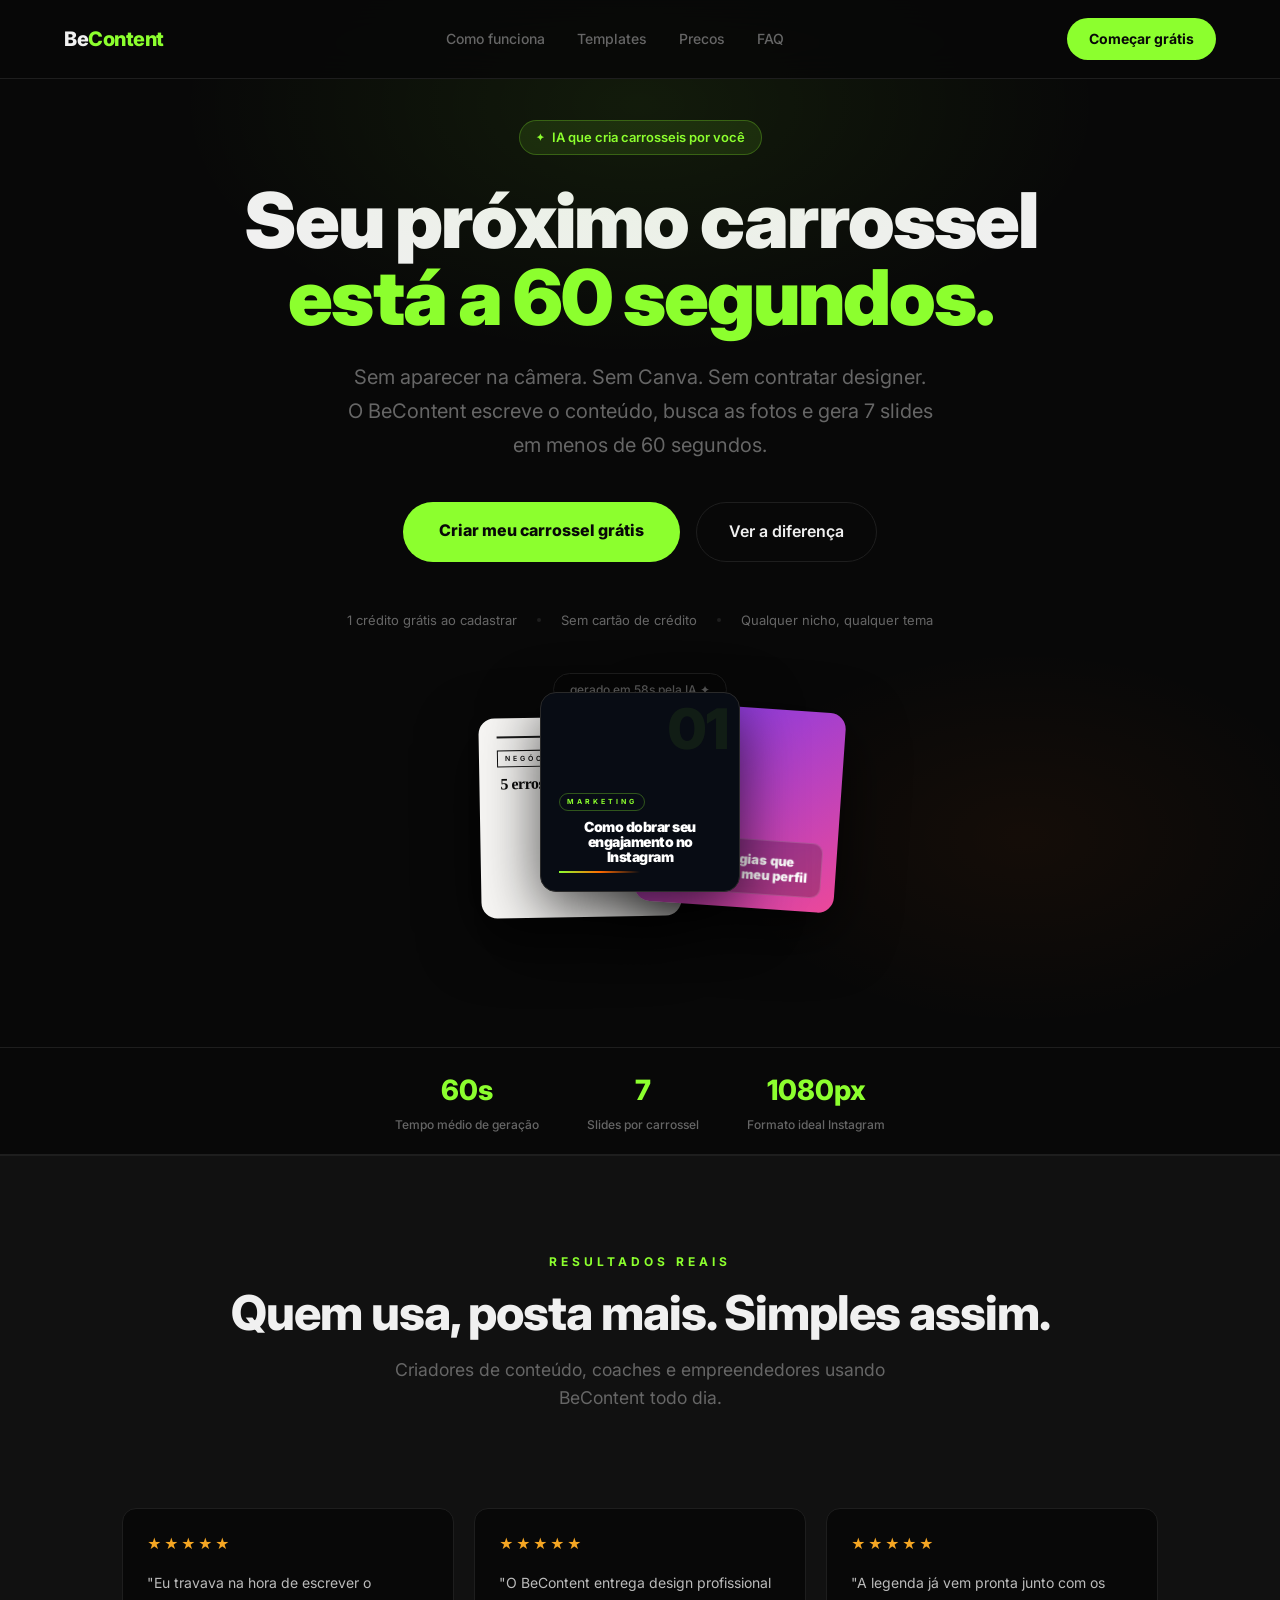
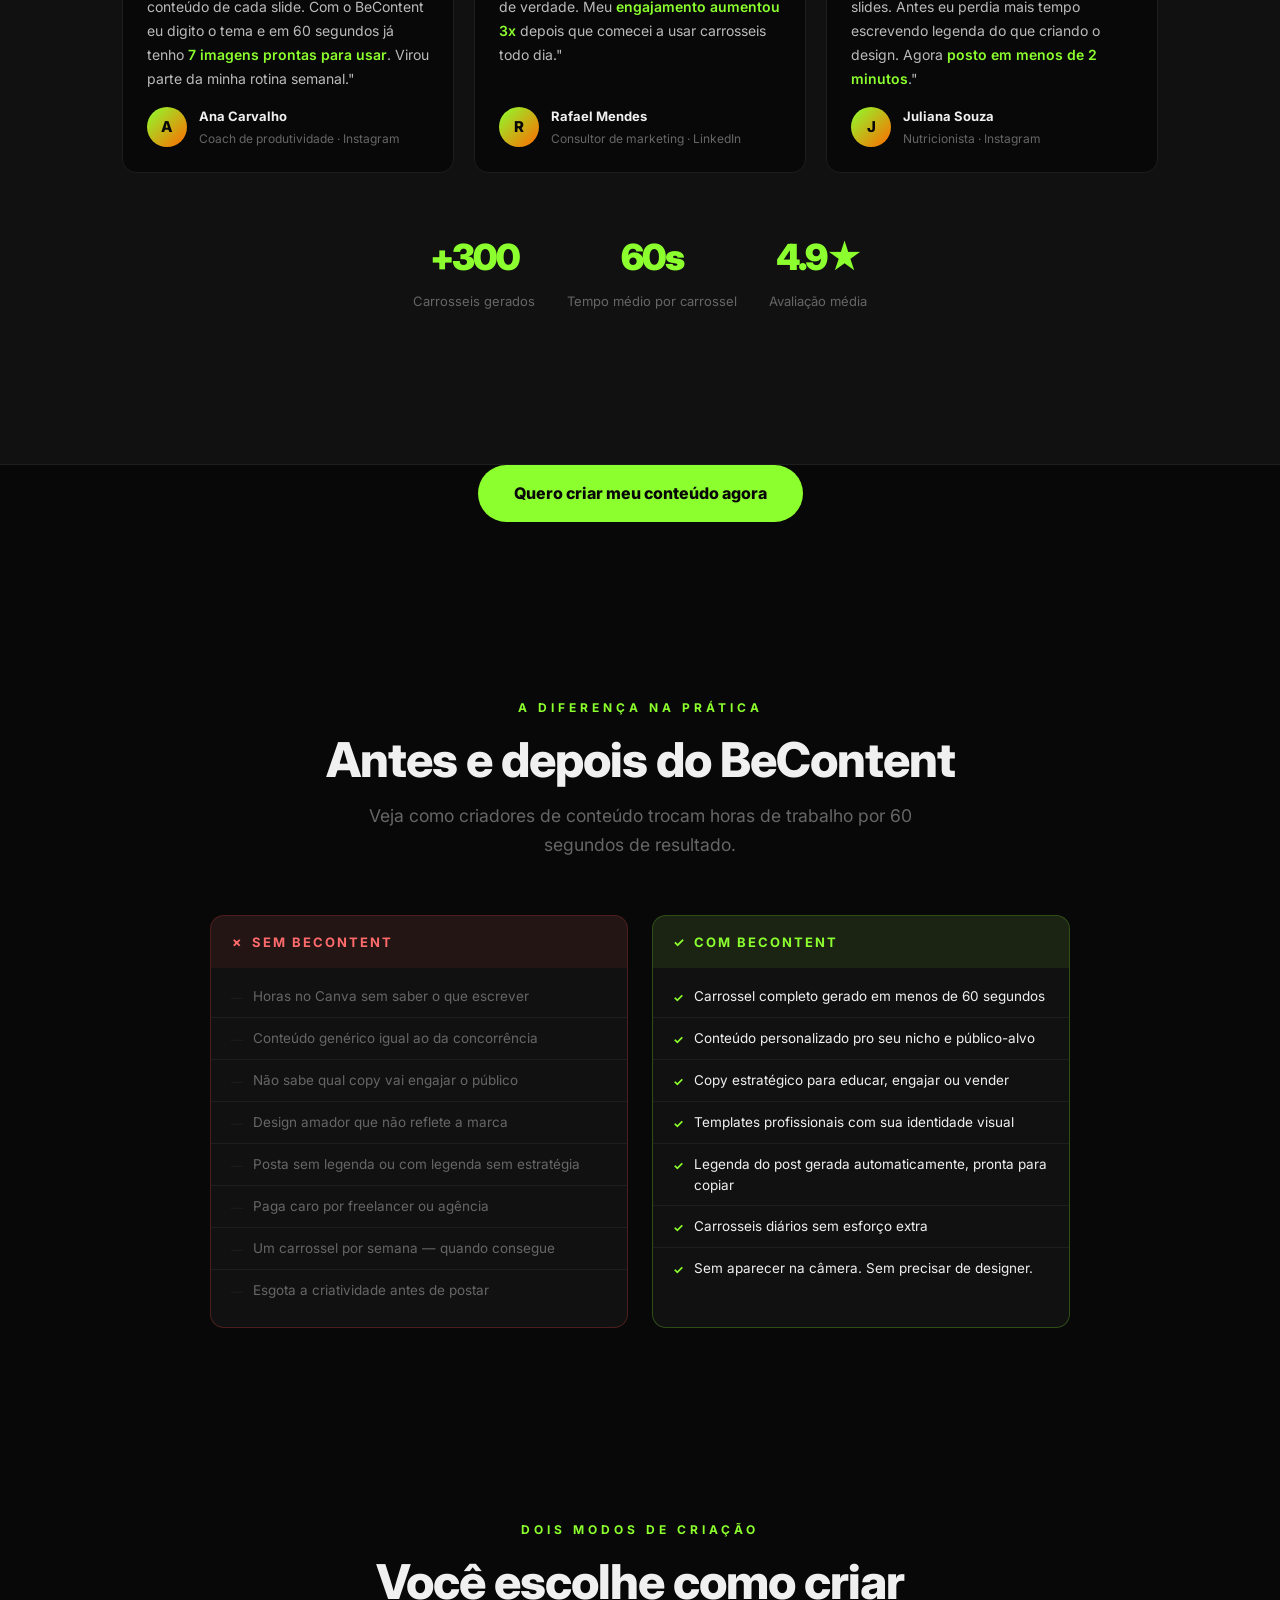
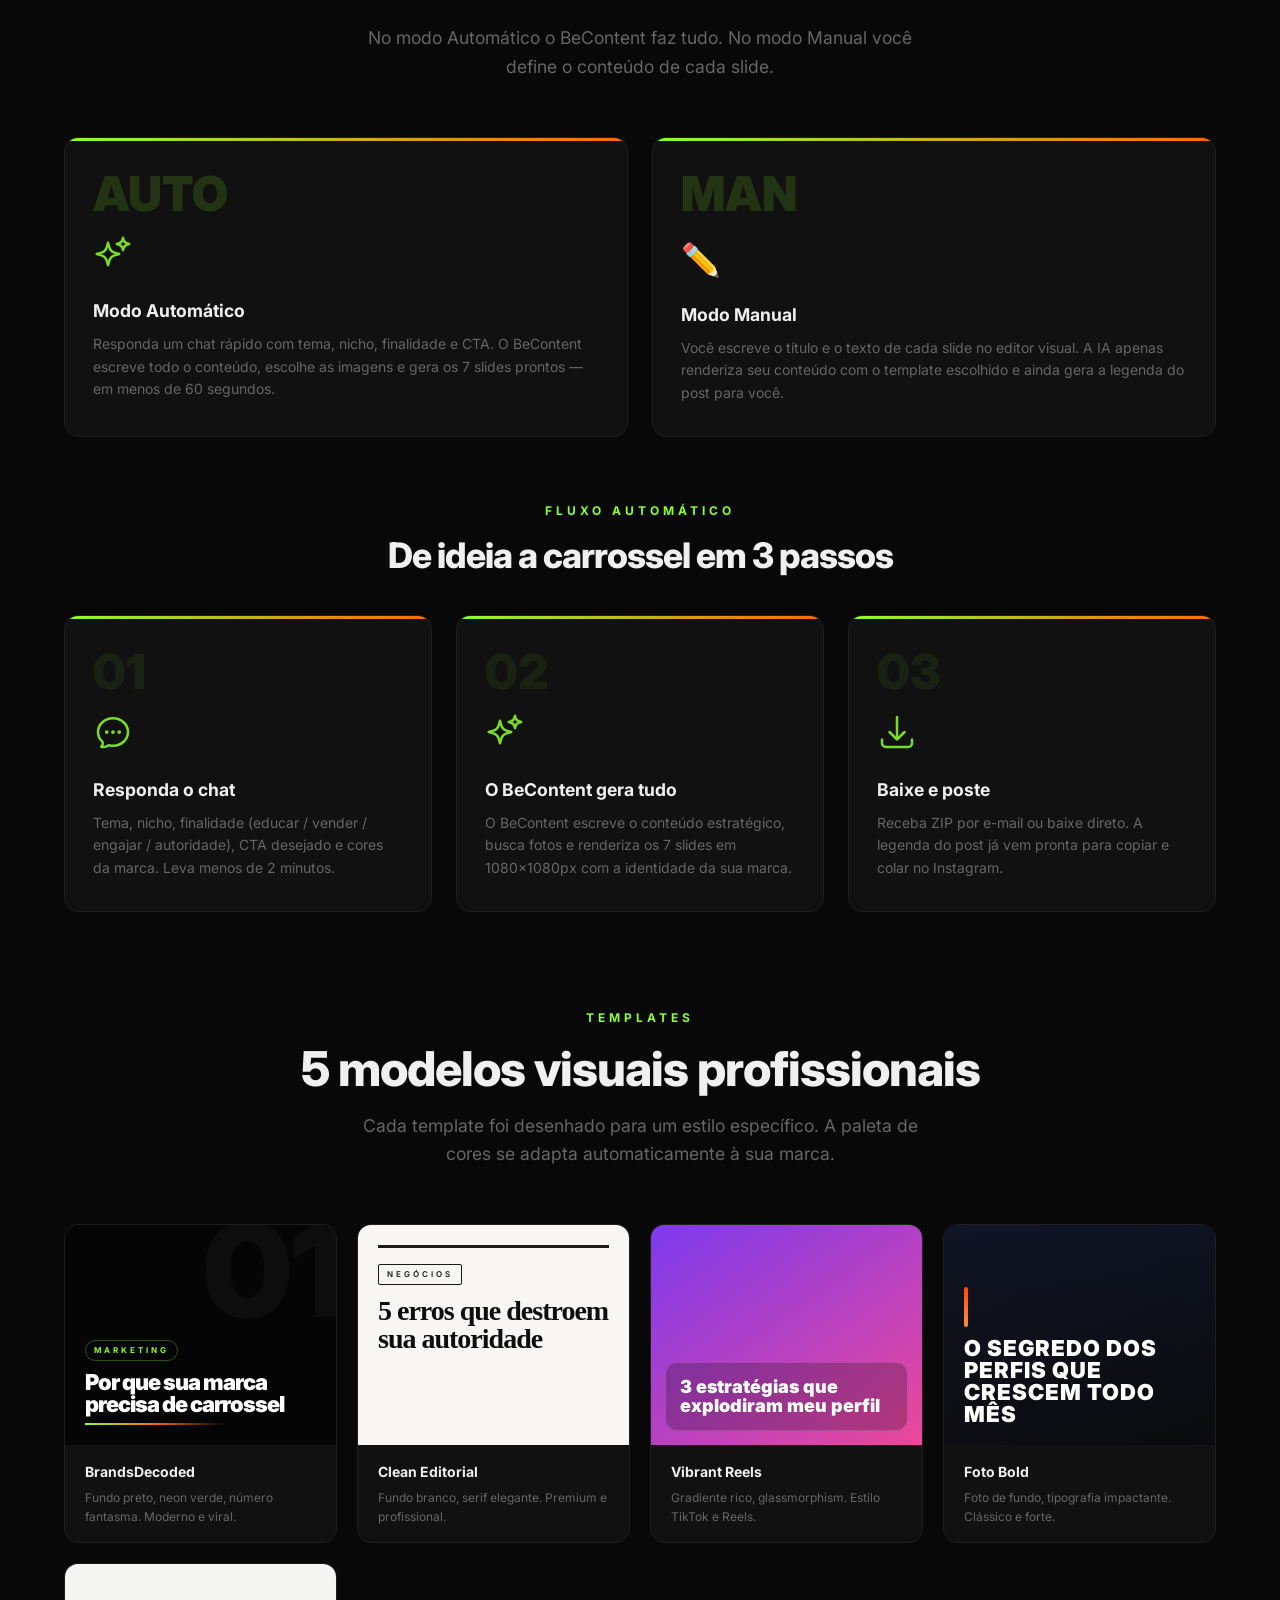
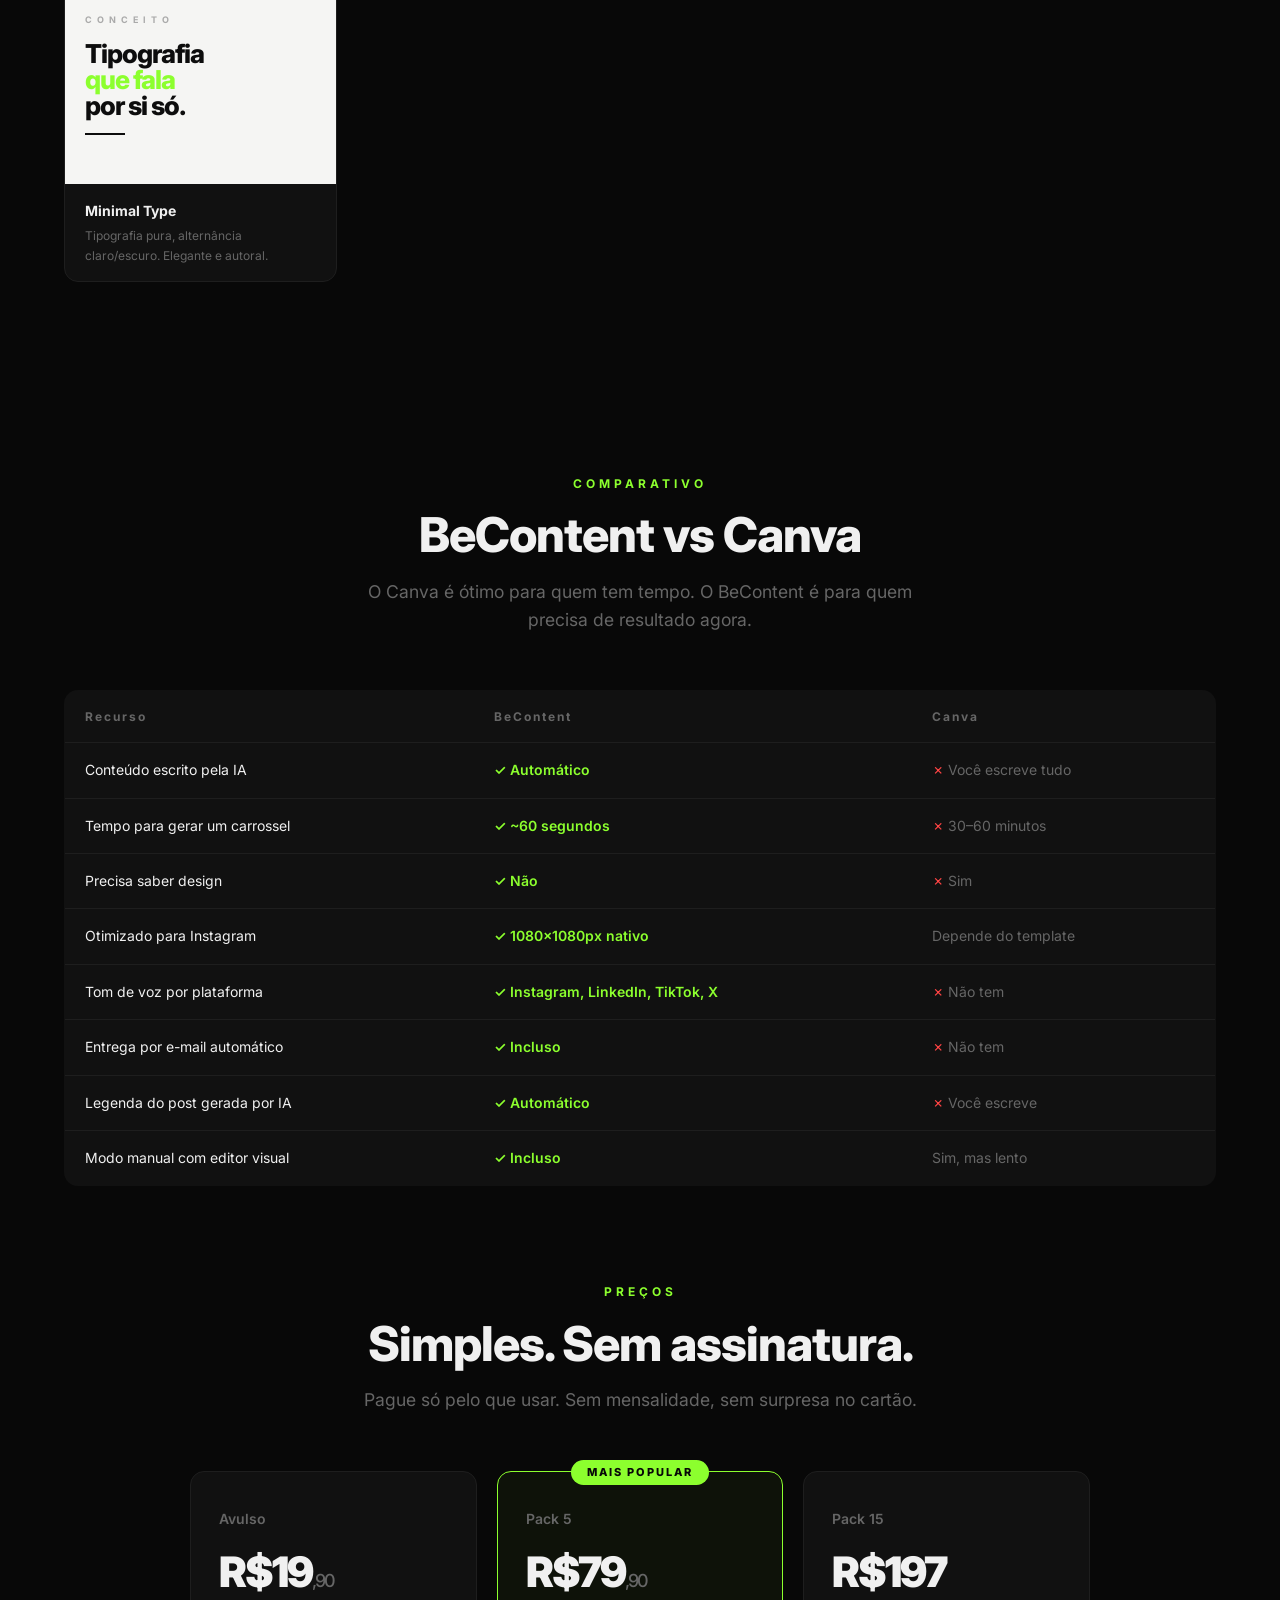
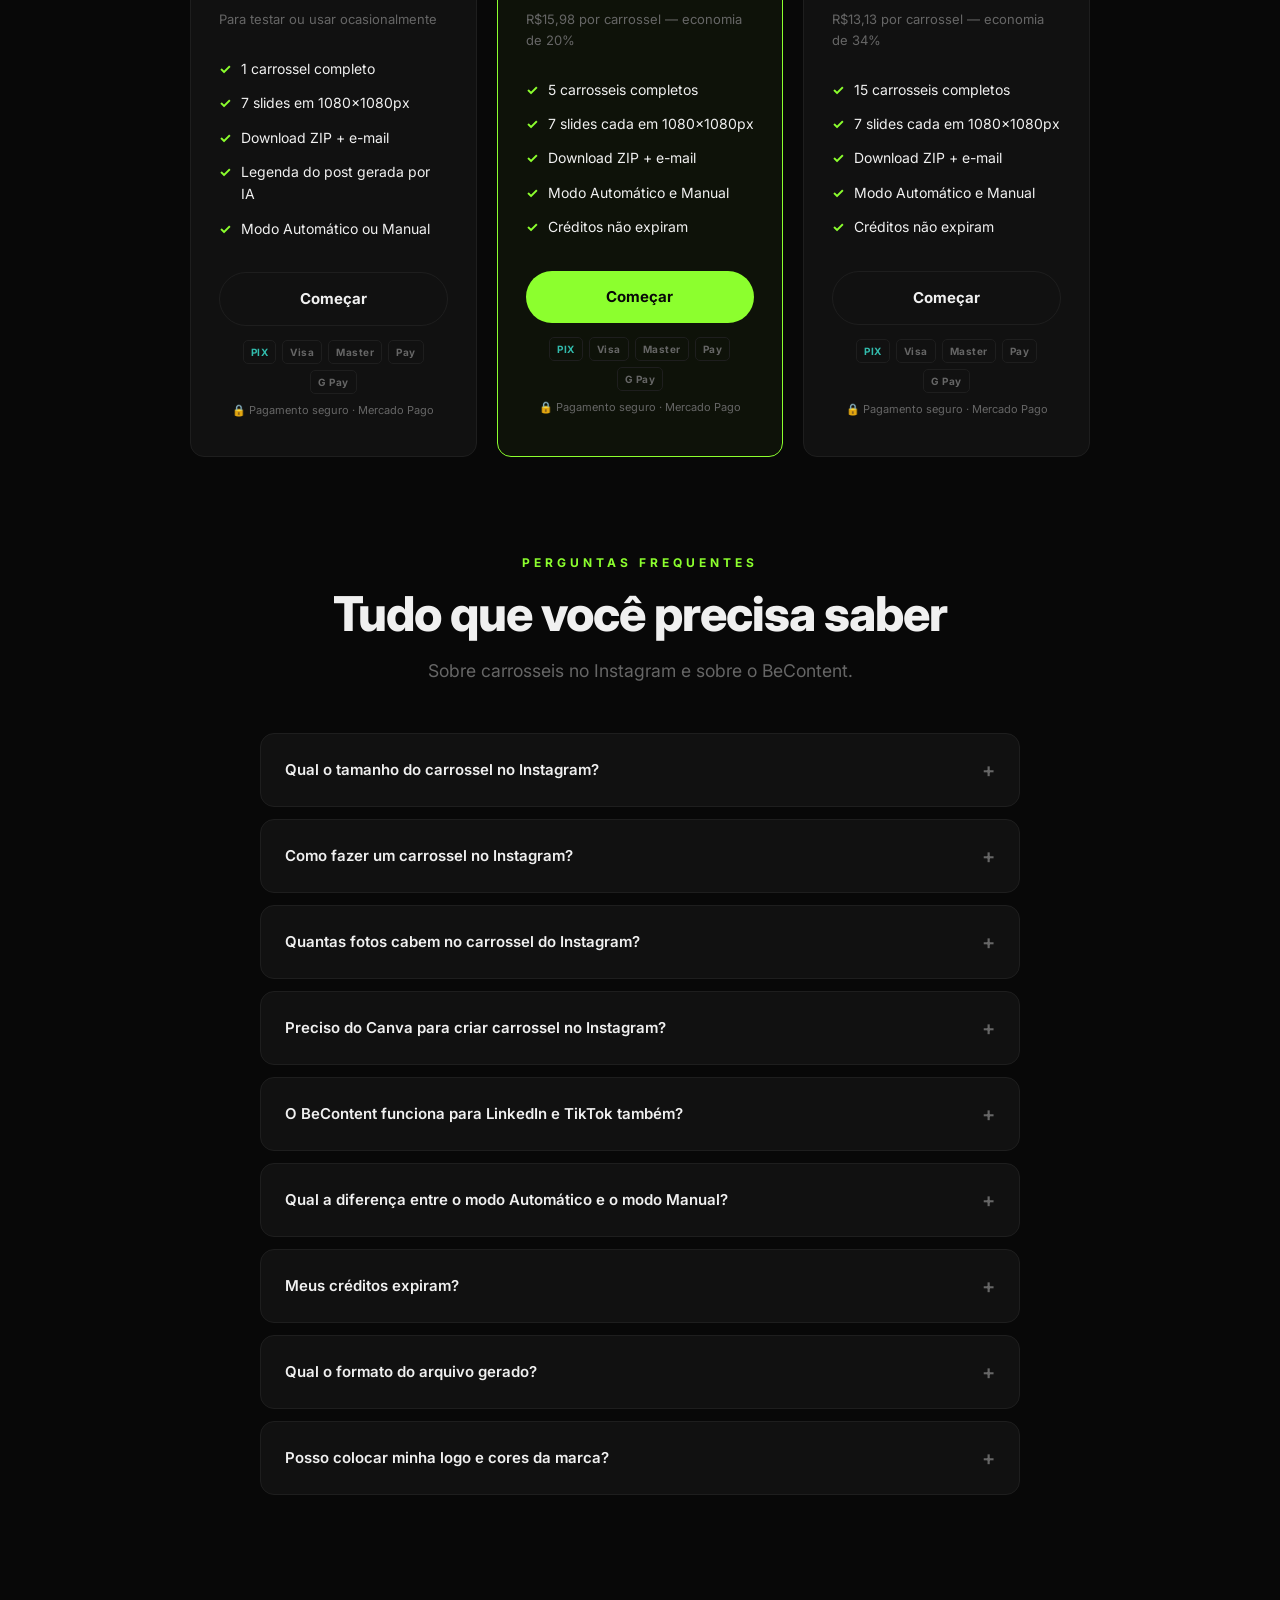
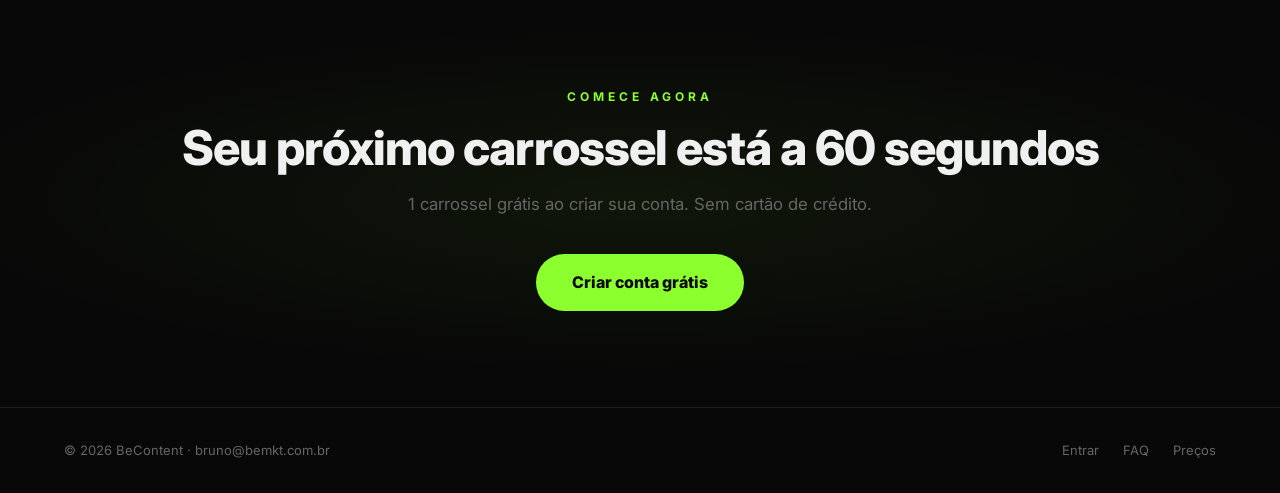
==== commit 811f8bd7: "ux: mobile-first responsive overhaul, touch fixes, breakpoints" ====
--- a/app/static/index.html
+++ b/app/static/index.html
@@ -5,22 +5,24 @@
   <meta name="viewport" content="width=device-width, initial-scale=1.0">
 
   <!-- SEO Primary -->
-  <title>Criar Carrossel para Instagram com IA — BeContent</title>
-  <meta name="description" content="Crie carrosseis profissionais para Instagram em menos de 60 segundos usando Inteligência Artificial. Sem Canva, sem designer. Escolha o tema, a IA escreve e gera os slides prontos para postar.">
-  <meta name="keywords" content="criar carrossel instagram, como fazer carrossel no instagram, carrossel instagram, criar carrossel instagram com ia, carrossel profissional instagram, tamanho carrossel instagram, formato carrossel instagram">
+  <title>Criar Carrossel para Instagram com IA em 60 Segundos — BeContent</title>
+  <meta name="description" content="Crie carrosseis profissionais para Instagram em menos de 60 segundos. A IA escreve o conteúdo e gera 7 slides prontos para postar. Sem Canva, sem designer. Experimente grátis.">
+  <meta name="keywords" content="criar carrossel instagram, gerador de carrossel instagram, como fazer carrossel no instagram, carrossel instagram ia, criar carrossel automatico, carrossel profissional instagram, becontent, carrossel instagram gratis">
   <meta name="robots" content="index, follow">
   <meta name="author" content="BeContent">
   <meta name="theme-color" content="#080808">
-  <link rel="canonical" href="https://appcarrossel.bemkt.com.br/">
+  <link rel="canonical" href="https://becontent.bemkt.com.br/">
   <link rel="icon" type="image/svg+xml" href="/static/favicon.svg">
   <link rel="icon" type="image/png" href="/static/favicon.png" sizes="32x32">
 
   <!-- Open Graph -->
   <meta property="og:type" content="website">
-  <meta property="og:url" content="https://appcarrossel.bemkt.com.br/">
-  <meta property="og:title" content="Criar Carrossel para Instagram com IA — BeContent">
-  <meta property="og:description" content="Carrosseis profissionais prontos em 60 segundos. IA escreve o conteúdo e gera os 7 slides automaticamente.">
-  <meta property="og:image" content="https://appcarrossel.bemkt.com.br/static/og-image.svg">
+  <meta property="og:url" content="https://becontent.bemkt.com.br/">
+  <meta property="og:title" content="Criar Carrossel para Instagram em 60 Segundos — BeContent">
+  <meta property="og:description" content="A IA escreve o conteúdo e gera 7 slides prontos para postar. Sem Canva, sem designer. Experimente grátis.">
+  <meta name="twitter:title" content="Criar Carrossel para Instagram em 60 Segundos — BeContent">
+  <meta name="twitter:description" content="A IA escreve o conteúdo e gera 7 slides prontos para postar. Sem Canva, sem designer. Experimente grátis.">
+  <meta property="og:image" content="https://becontent.bemkt.com.br/static/og-image.svg">
   <meta property="og:image:width" content="1200">
   <meta property="og:image:height" content="630">
   <meta property="og:locale" content="pt_BR">
@@ -31,17 +33,28 @@
   {
     "@context": "https://schema.org",
     "@type": "SoftwareApplication",
-    "name": "BeContent",
-    "url": "https://appcarrossel.bemkt.com.br",
-    "description": "Crie carrosseis profissionais para Instagram com Inteligência Artificial em menos de 60 segundos.",
+    "name": "BeContent — Gerador de Carrossel para Instagram",
+    "url": "https://becontent.bemkt.com.br",
+    "description": "Crie carrosseis profissionais para Instagram em menos de 60 segundos. A IA escreve o conteúdo e gera 7 slides prontos para postar.",
     "applicationCategory": "DesignApplication",
     "operatingSystem": "Web",
-    "offers": {
-      "@type": "Offer",
-      "price": "19.90",
-      "priceCurrency": "BRL"
+    "offers": [
+      { "@type": "Offer", "price": "19.90", "priceCurrency": "BRL", "name": "Avulso — 1 carrossel" },
+      { "@type": "Offer", "price": "79.90", "priceCurrency": "BRL", "name": "Pack 5 carrosseis" },
+      { "@type": "Offer", "price": "197.00", "priceCurrency": "BRL", "name": "Pack 15 carrosseis" }
+    ],
+    "aggregateRating": {
+      "@type": "AggregateRating",
+      "ratingValue": "4.9",
+      "reviewCount": "87"
     },
-    "inLanguage": "pt-BR"
+    "inLanguage": "pt-BR",
+    "publisher": {
+      "@type": "Organization",
+      "name": "BeContent",
+      "url": "https://becontent.bemkt.com.br",
+      "email": "bruno@bemkt.com.br"
+    }
   }
   </script>
 
@@ -477,7 +490,7 @@
     .semcom-col.depois .semcom-list li { color: var(--text); }
     .semcom-list li::before { content: '—'; color: var(--border); font-size: 12px; flex-shrink: 0; margin-top: 3px; }
     .semcom-col.depois .semcom-list li::before { content: '✓'; color: var(--accent); font-weight: 700; }
-    @media (max-width: 600px) {
+    @media (max-width: 640px) {
       .semcom-grid { grid-template-columns: 1fr; }
     }
 
@@ -542,15 +555,80 @@
     /* ── STEP ICON SVG ── */
     .step-icon-svg { width: 40px; height: 40px; margin-bottom: 16px; color: var(--accent); opacity: .85; }
 
-    /* ── RESPONSIVE ── */
+    /* ── TOUCH ── */
+    a, button { -webkit-tap-highlight-color: transparent; touch-action: manipulation; }
+
+    /* ── RESPONSIVE 768px ── */
     @media (max-width: 768px) {
+      nav { padding: 14px 4%; }
       .nav-links { display: none; }
-      .proof-bar { gap: 24px; }
-    }
+      .nav-cta { padding: 9px 16px; font-size: 13px; }
+
+      section { padding: 64px 5%; }
+      .hero { padding: 96px 5% 40px; min-height: auto; }
+      .hero-badge { font-size: 12px; padding: 5px 14px; }
+      .hero-sub br { display: none; }
+      .hero-proof { gap: 12px; font-size: 12px; }
+
+      /* Mockup menor */
+      .hero-visual { height: 210px; margin-top: 36px; }
+      .mock-slide { width: 150px; height: 150px; border-radius: 12px; }
+      .mock-title { font-size: 11px; }
+      .mock-glass-title { font-size: 10px; }
+      .mock-serif { font-size: 12px; }
+      .mock-num-big { font-size: 40px; }
+
+      .proof-bar { gap: 20px; padding: 16px 5%; }
+      .proof-num { font-size: 22px; }
+
+      /* Grids → 1 coluna */
+      .steps { grid-template-columns: 1fr; }
+      .testimonials { grid-template-columns: 1fr; }
+      .templates-grid { grid-template-columns: 1fr 1fr; }
+      .pricing-grid { grid-template-columns: 1fr; }
+      .result-strip { gap: 20px; }
+      .result-num { font-size: 28px; }
+
+      /* Footer */
+      footer { flex-direction: column; text-align: center; }
+      .footer-links { justify-content: center; flex-wrap: wrap; gap: 16px; }
+
+      h2 { letter-spacing: -.5px; }
+      .section-sub { font-size: 1rem; }
+      .cta-final { padding: 64px 5%; }
+    }
+
+    /* ── RESPONSIVE 480px ── */
     @media (max-width: 480px) {
+      nav { padding: 12px 4%; }
+
+      .hero { padding: 80px 4% 32px; }
       h1 { letter-spacing: -1px; }
-      .hero-btns { flex-direction: column; align-items: center; }
-      .btn-primary, .btn-secondary { width: 100%; text-align: center; }
+      .hero-btns { flex-direction: column; align-items: stretch; }
+      .btn-primary, .btn-secondary { width: 100%; text-align: center; padding: 15px 24px; }
+
+      /* Mockup bem pequeno */
+      .hero-visual { height: 170px; margin-top: 28px; }
+      .mock-slide { width: 120px; height: 120px; border-radius: 10px; }
+      .mock-badge-wrap { font-size: 10px; padding: 4px 10px; bottom: 0; }
+      .mock-tag, .mock-white-tag { font-size: 6px; letter-spacing: 2px; }
+      .mock-title { font-size: 9px; }
+      .mock-glass-title { font-size: 9px; }
+      .mock-serif { font-size: 10px; }
+
+      .templates-grid { grid-template-columns: 1fr; }
+      .semcom-grid { grid-template-columns: 1fr; }
+
+      section { padding: 48px 4%; }
+      .proof-bar { flex-wrap: wrap; gap: 16px; padding: 16px 4%; }
+      .proof-num { font-size: 20px; }
+      .proof-label { font-size: 11px; }
+
+      .tpl-preview { height: 180px; }
+      .plan { padding: 28px 20px; }
+
+      .faq-q { font-size: 14px; padding: 16px 18px; }
+      .faq-item.open .faq-a { padding: 0 18px 16px; }
     }
   </style>
   <!-- Meta Pixel -->
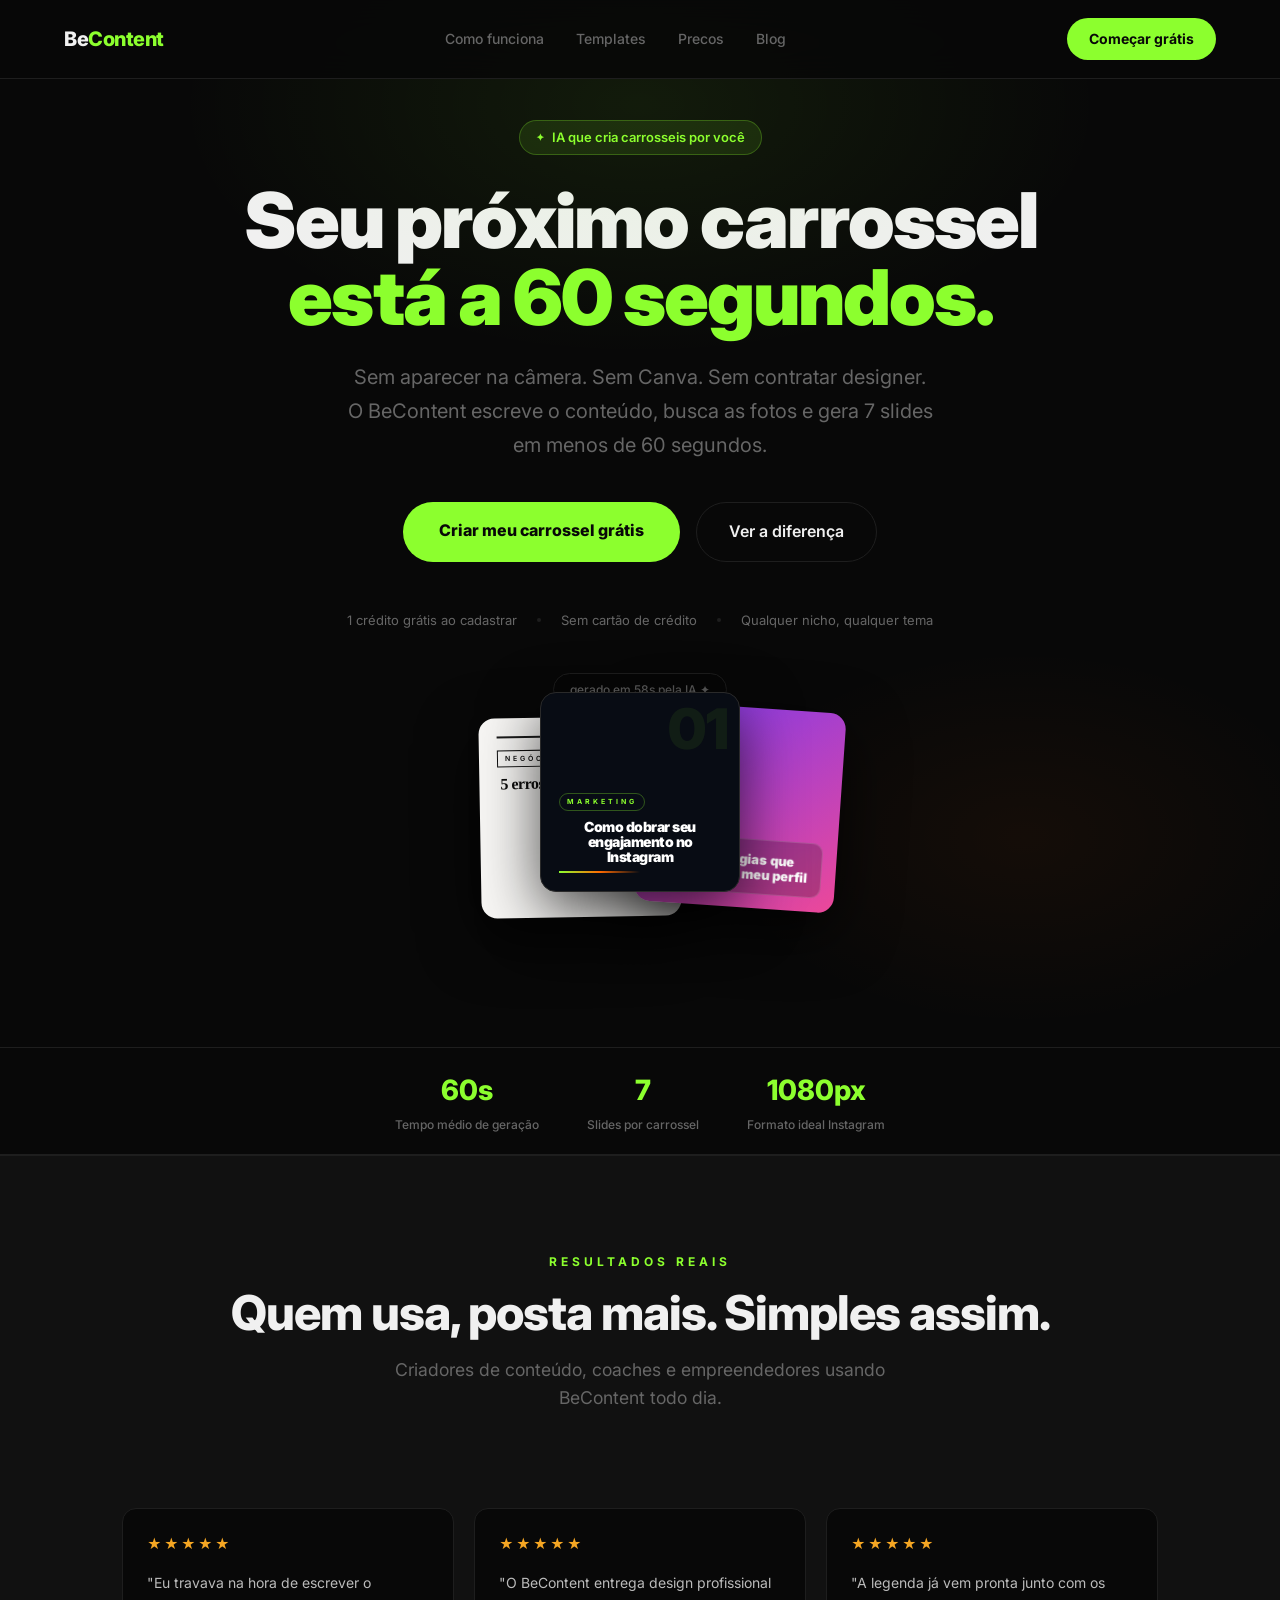
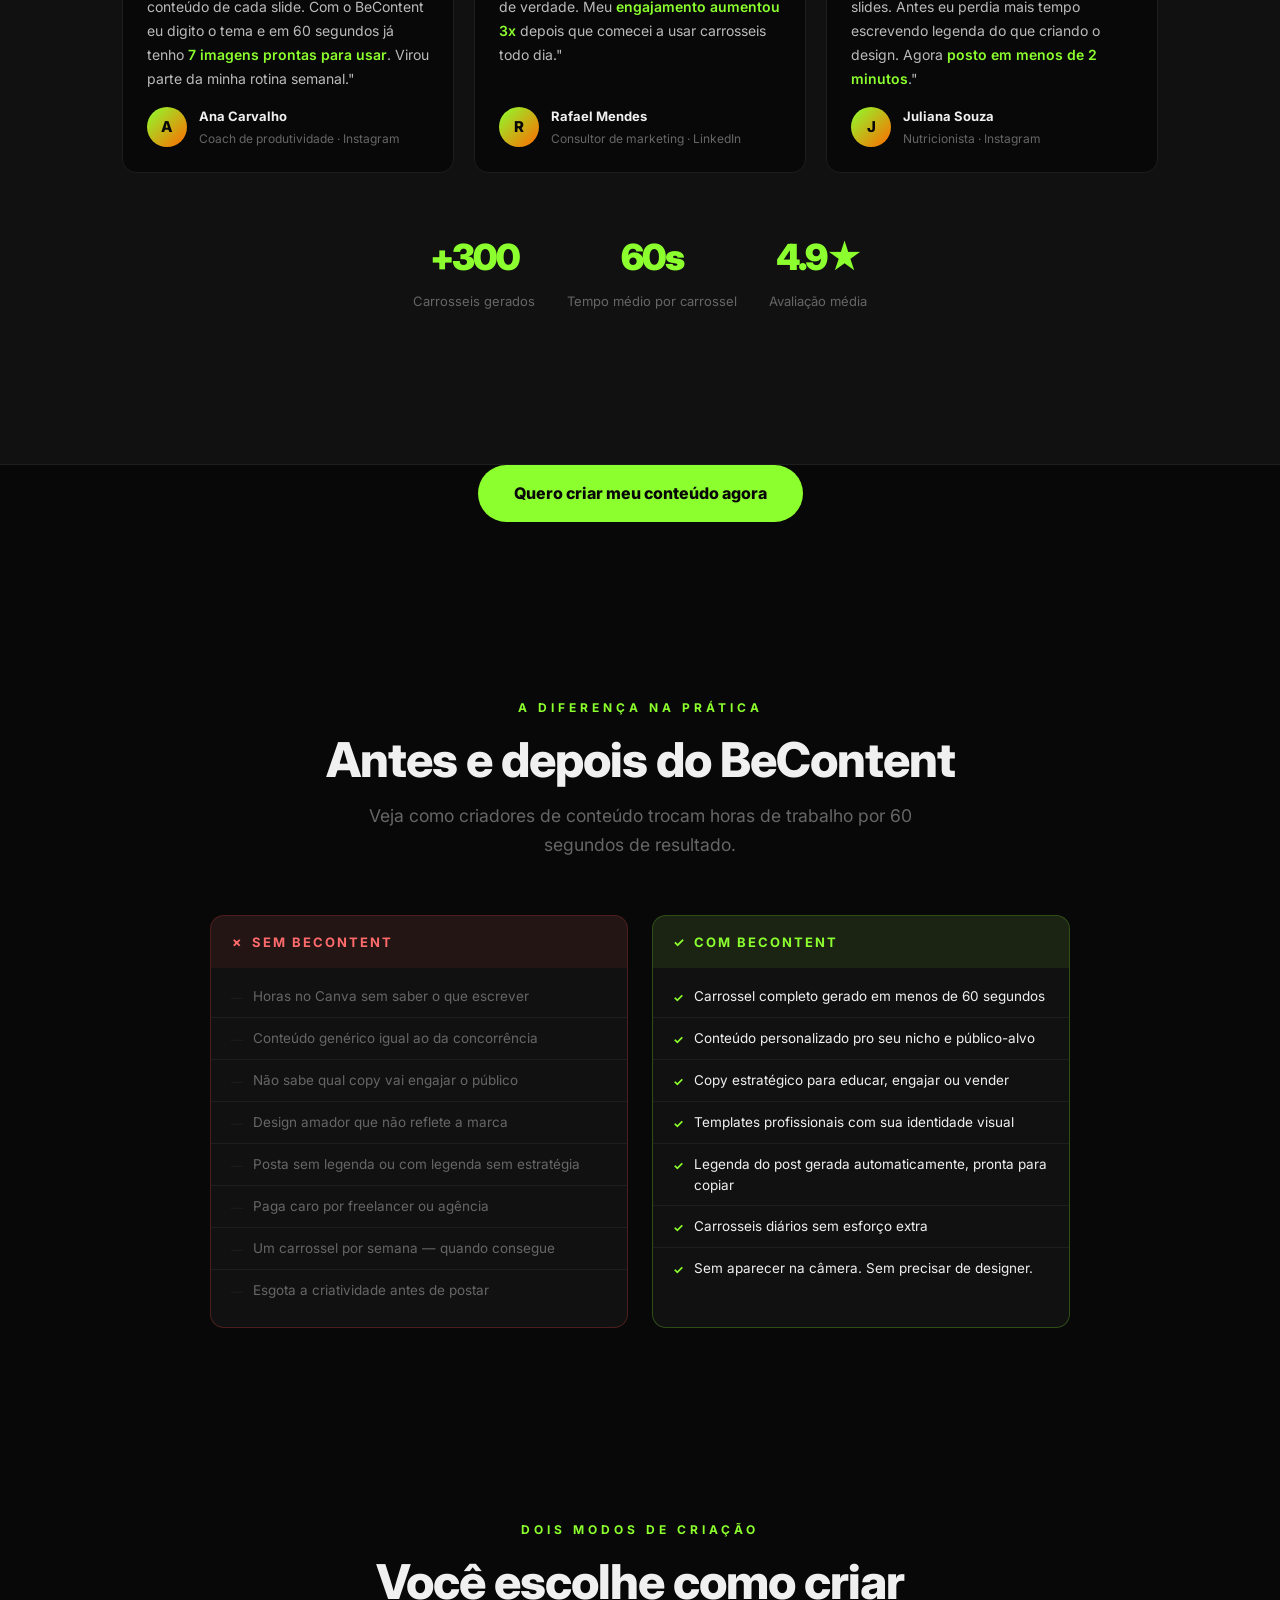
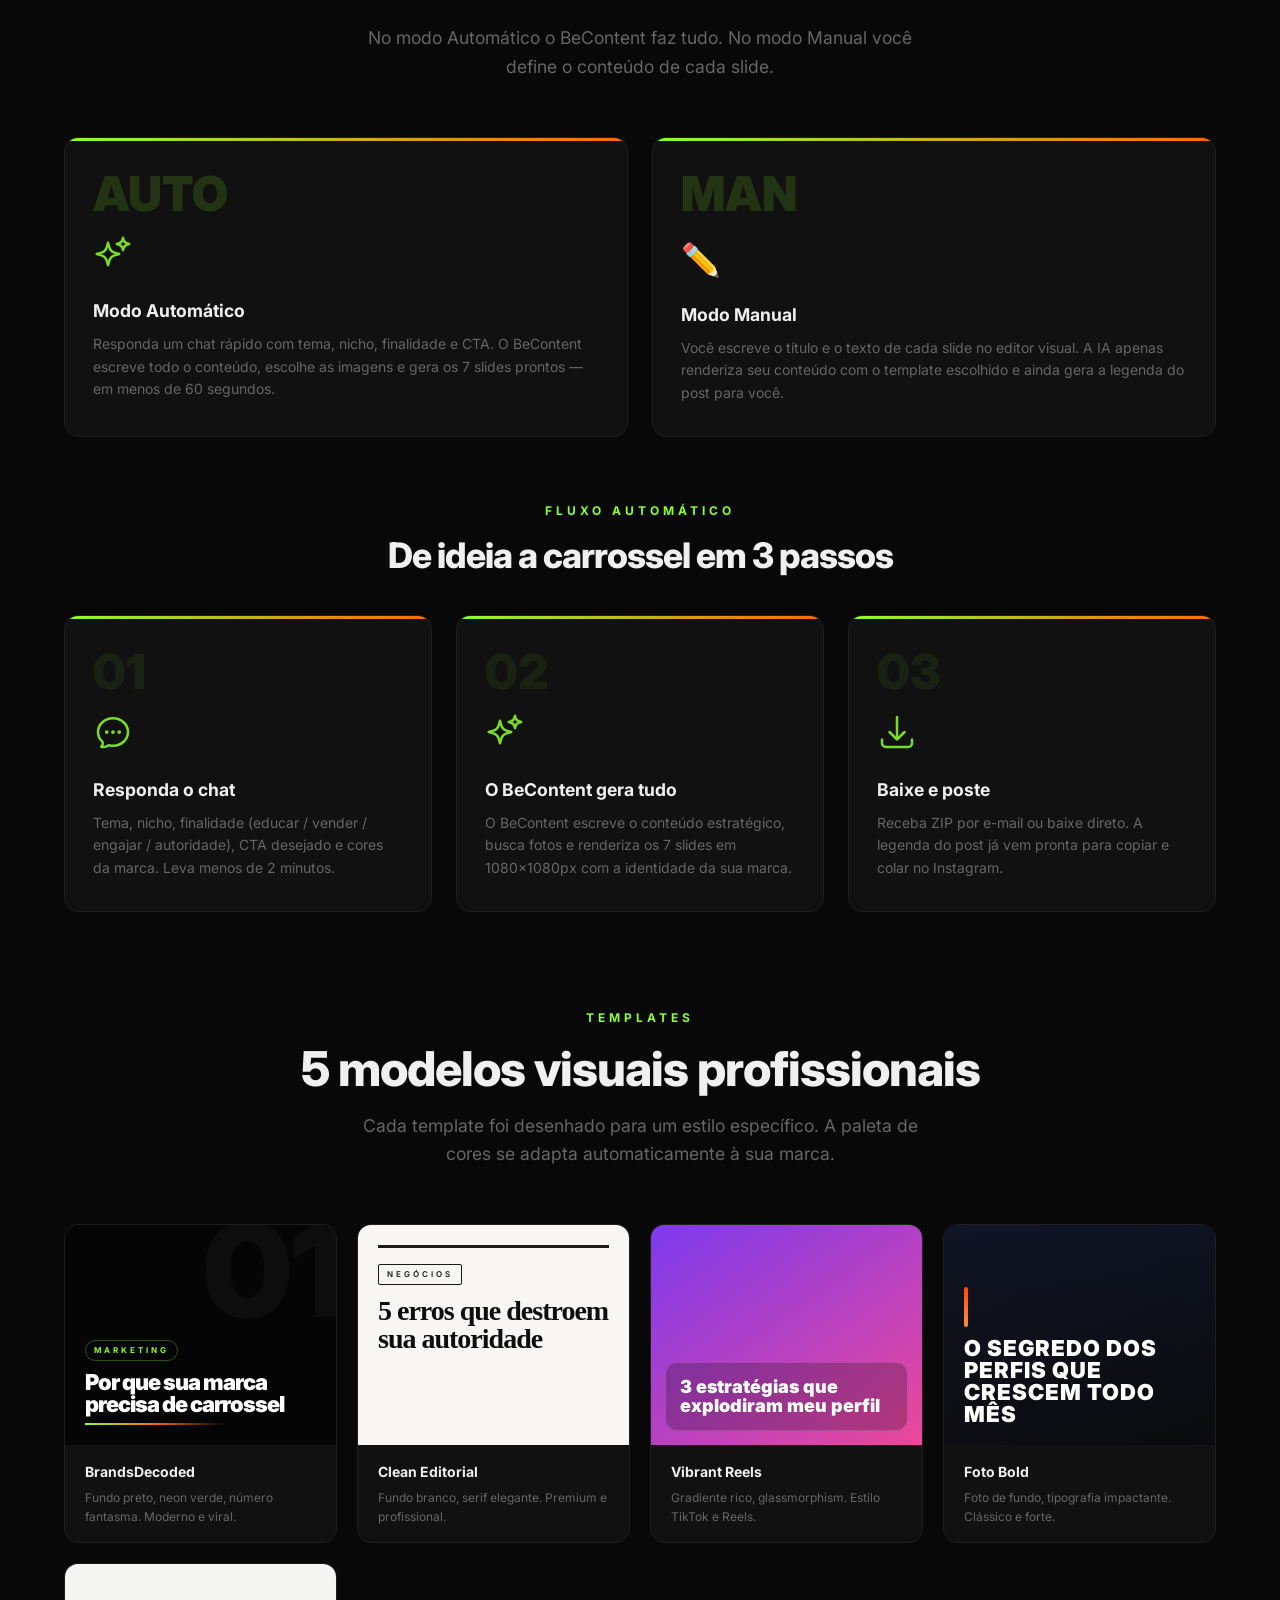
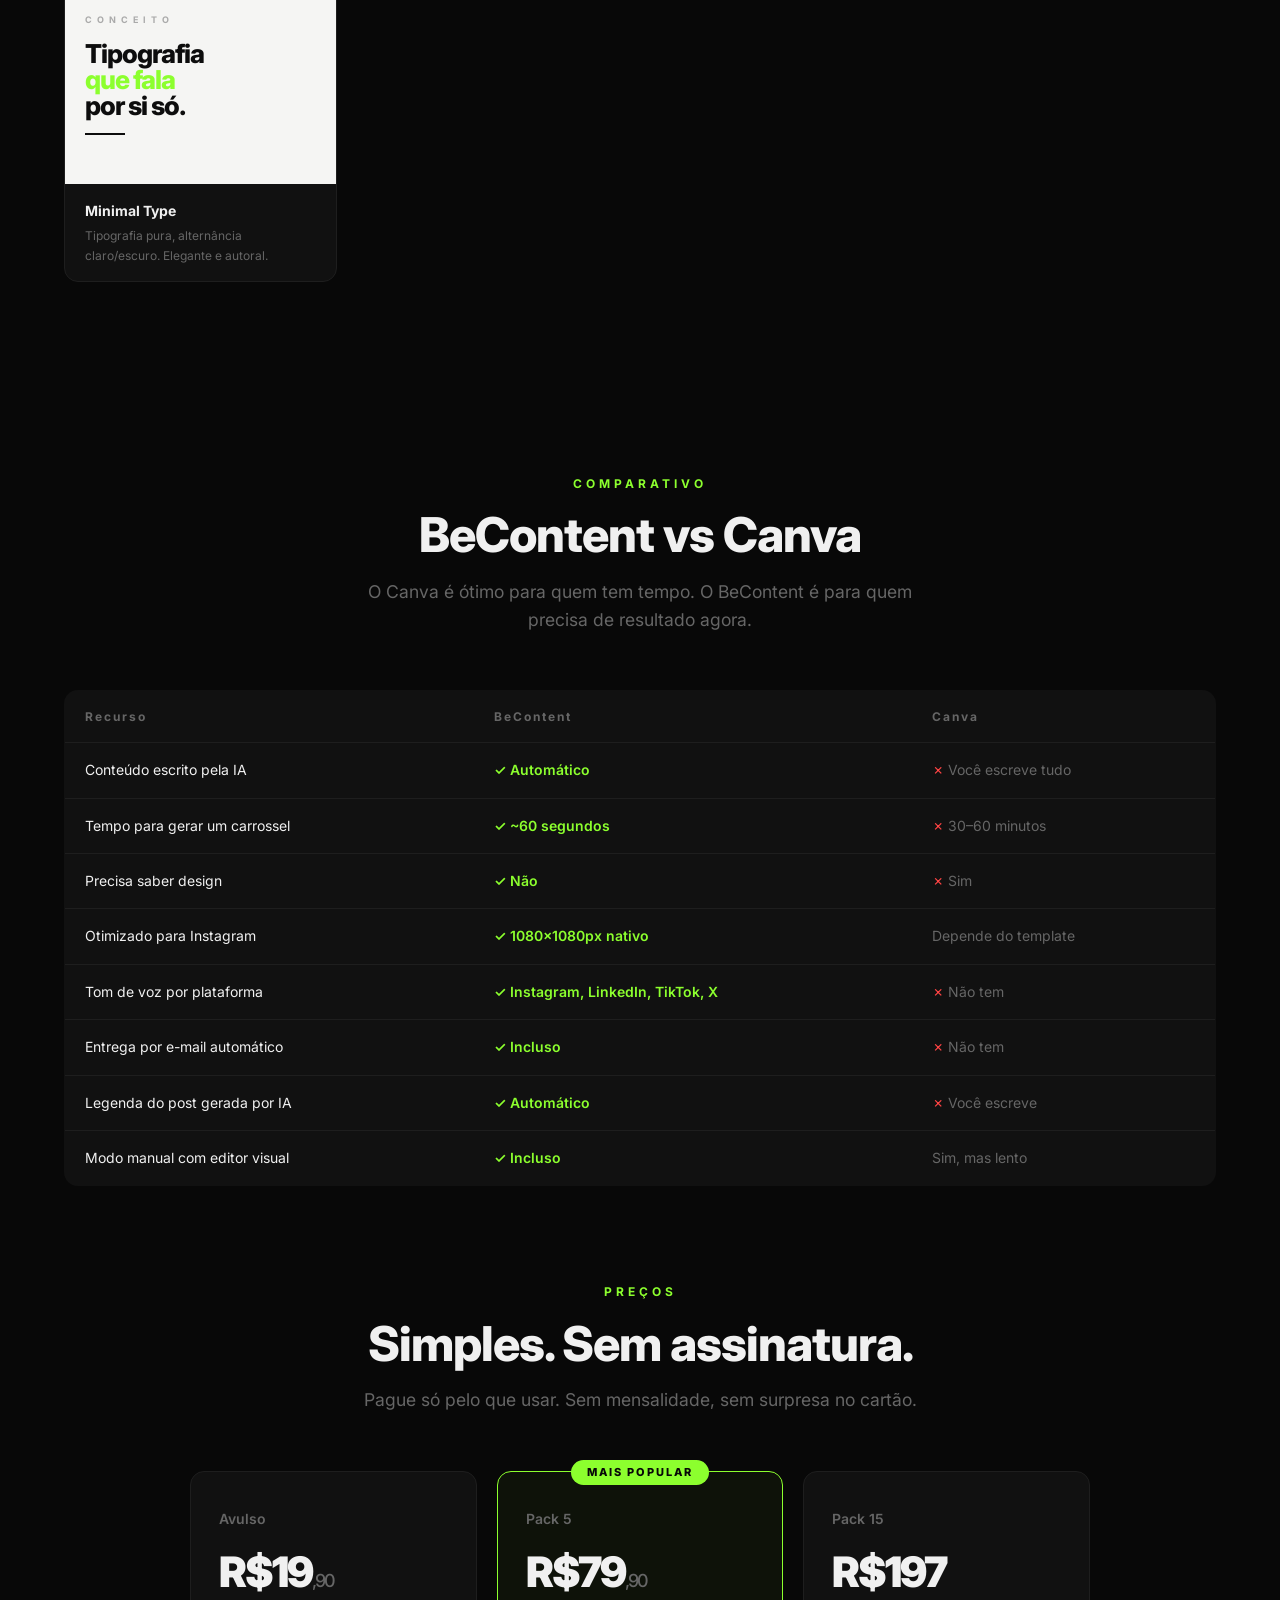
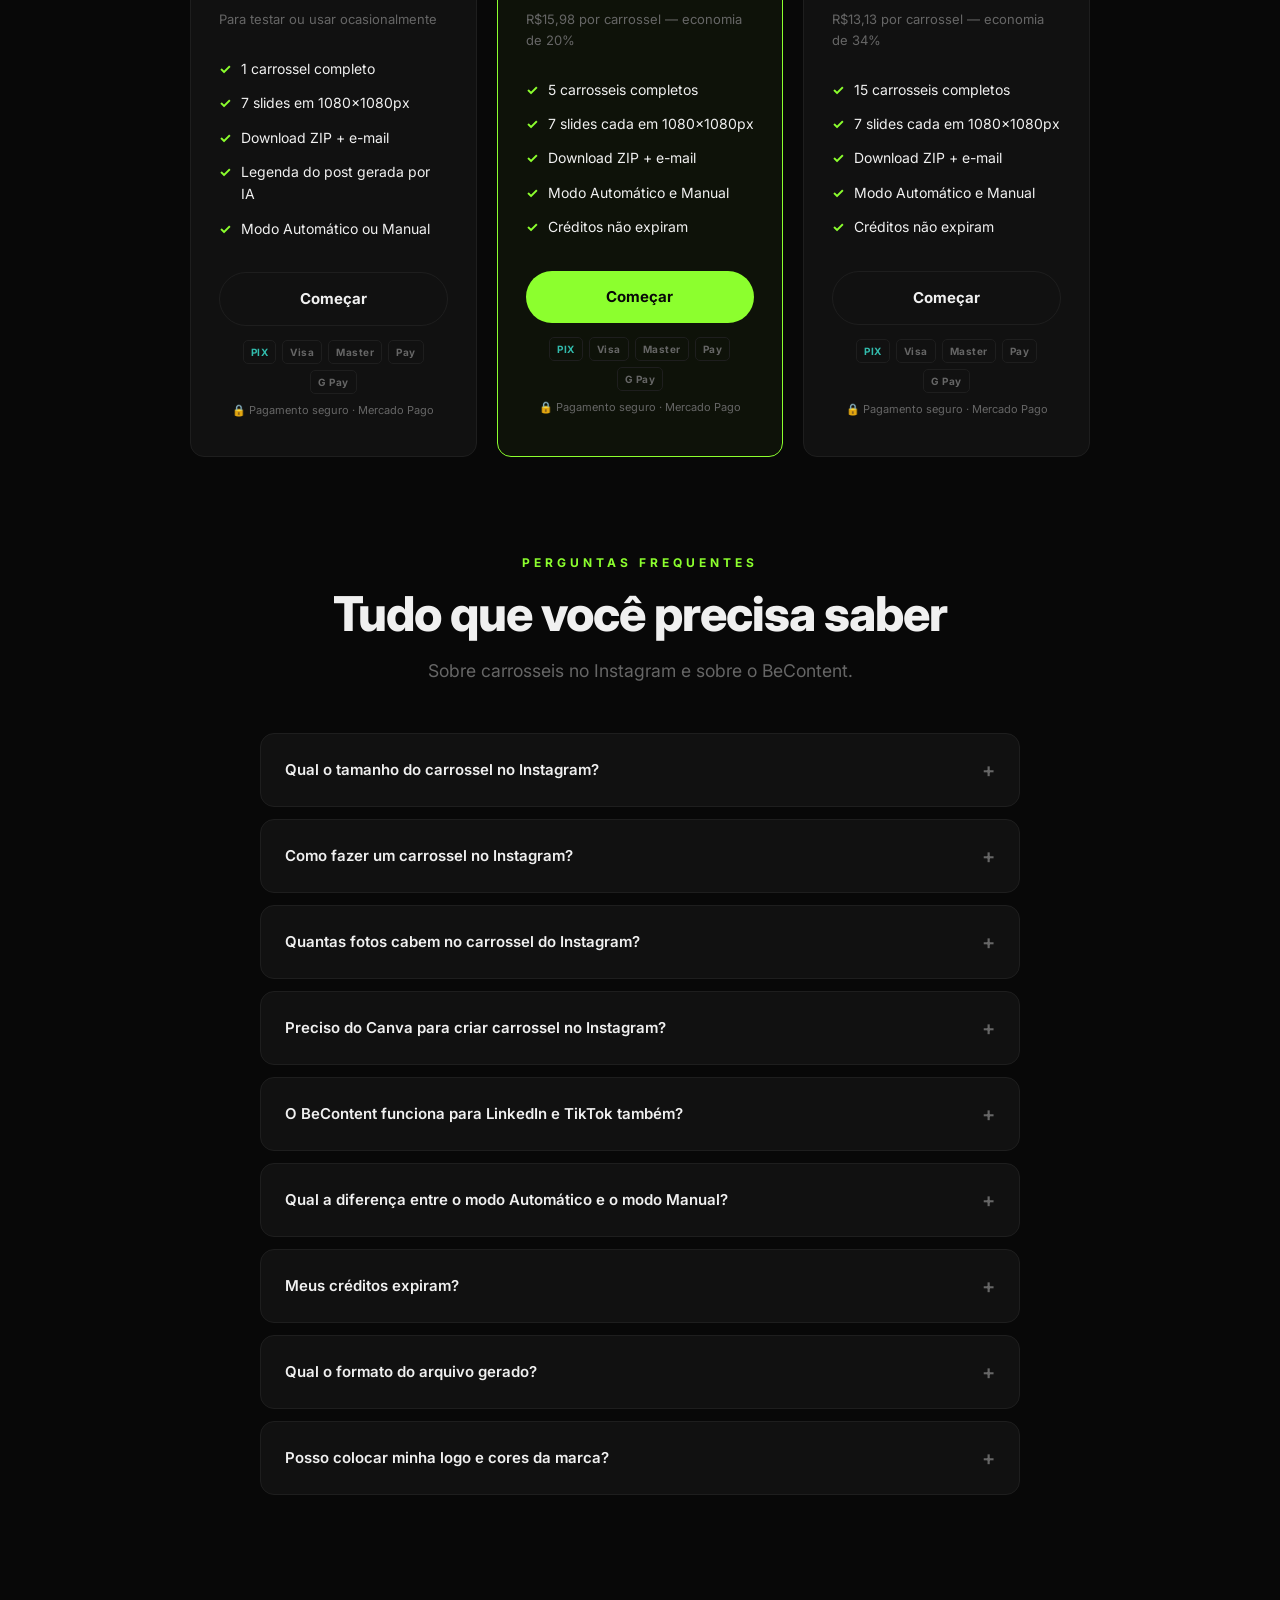
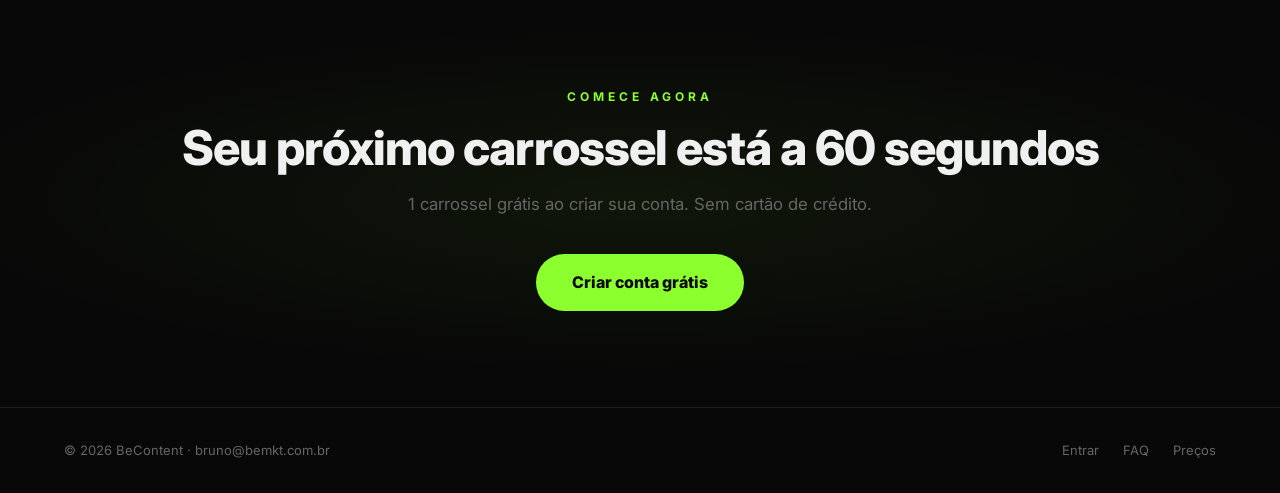
==== commit 8d785b68: "feat: add SEO blog with 12 articles + schema.org markup - app/blog_data.py: 12 SEO-optimized article" ====
--- a/app/static/index.html
+++ b/app/static/index.html
@@ -631,26 +631,7 @@
       .faq-item.open .faq-a { padding: 0 18px 16px; }
     }
   </style>
-  <!-- Meta Pixel -->
-  <script>
-  !function(f,b,e,v,n,t,s){if(f.fbq)return;n=f.fbq=function(){n.callMethod?
-  n.callMethod.apply(n,arguments):n.queue.push(arguments)};if(!f._fbq)f._fbq=n;
-  n.push=n;n.loaded=!0;n.version='2.0';n.queue=[];t=b.createElement(e);t.async=!0;
-  t.src=v;s=b.getElementsByTagName(e)[0];s.parentNode.insertBefore(t,s)}(window,
-  document,'script','https://connect.facebook.net/en_US/fbevents.js');
-  fbq('init', '319489982256904');
-  fbq('track', 'PageView');
-  </script>
-  <noscript><img height="1" width="1" style="display:none"
-  src="https://www.facebook.com/tr?id=319489982256904&ev=PageView&noscript=1"/></noscript>
-  <!-- GA4 -->
-  <script async src="https://www.googletagmanager.com/gtag/js?id=G-54MPDRQ62N"></script>
-  <script>
-  window.dataLayer = window.dataLayer || [];
-  function gtag(){dataLayer.push(arguments);}
-  gtag('js', new Date());
-  gtag('config', 'G-54MPDRQ62N');
-  </script>
+  <script src="/static/analytics.js"></script>
 </head>
 <body>
 
@@ -661,9 +642,9 @@
     <a href="#como-funciona">Como funciona</a>
     <a href="#templates">Templates</a>
     <a href="#precos">Precos</a>
-    <a href="#faq">FAQ</a>
-  </div>
-  <a href="/static/entrar.html" class="nav-cta">Começar grátis</a>
+    <a href="/blog">Blog</a>
+  </div>
+  <a href="/static/entrar.html" class="nav-cta" data-track="nav_comecar_gratis">Começar grátis</a>
 </nav>
 
 <!-- HERO -->
@@ -675,8 +656,8 @@
     O BeContent escreve o conteúdo, busca as fotos e gera 7 slides em menos de 60 segundos.
   </p>
   <div class="hero-btns">
-    <a href="/static/entrar.html" class="btn-primary">Criar meu carrossel grátis</a>
-    <a href="#sem-com" class="btn-secondary">Ver a diferença</a>
+    <a href="/static/entrar.html" class="btn-primary" data-track="hero_cta_principal">Criar meu carrossel grátis</a>
+    <a href="#sem-com" class="btn-secondary" data-track="hero_ver_diferenca">Ver a diferença</a>
   </div>
   <div class="hero-proof">
     <span>1 crédito grátis ao cadastrar</span>
@@ -806,7 +787,7 @@
 
 <!-- CTA INTERMEDIÁRIO -->
 <div style="text-align:center; padding: 0 5% 80px;">
-  <a href="/static/entrar.html" class="btn-primary" style="display:inline-block">Quero criar meu conteúdo agora</a>
+  <a href="/static/entrar.html" class="btn-primary" style="display:inline-block" data-track="mid_cta_quero_criar">Quero criar meu conteúdo agora</a>
 </div>
 
 <!-- SEM vs COM -->
@@ -1050,7 +1031,7 @@
         <li>Legenda do post gerada por IA</li>
         <li>Modo Automático ou Manual</li>
       </ul>
-      <a href="/static/entrar.html" class="plan-btn">Começar</a>
+      <a href="/static/entrar.html" class="plan-btn" data-track="landing_plano_starter">Começar</a>
       <div class="pay-strip">
         <span class="pay-chip pix">PIX</span>
         <span class="pay-chip card">Visa</span>
@@ -1072,7 +1053,7 @@
         <li>Modo Automático e Manual</li>
         <li>Créditos não expiram</li>
       </ul>
-      <a href="/static/entrar.html" class="plan-btn">Começar</a>
+      <a href="/static/entrar.html" class="plan-btn" data-track="landing_plano_pro">Começar</a>
       <div class="pay-strip">
         <span class="pay-chip pix">PIX</span>
         <span class="pay-chip card">Visa</span>
@@ -1093,7 +1074,7 @@
         <li>Modo Automático e Manual</li>
         <li>Créditos não expiram</li>
       </ul>
-      <a href="/static/entrar.html" class="plan-btn">Começar</a>
+      <a href="/static/entrar.html" class="plan-btn" data-track="landing_plano_agency">Começar</a>
       <div class="pay-strip">
         <span class="pay-chip pix">PIX</span>
         <span class="pay-chip card">Visa</span>
@@ -1158,7 +1139,7 @@
   <div class="section-tag">Comece agora</div>
   <h2>Seu próximo carrossel está a 60 segundos</h2>
   <p>1 carrossel grátis ao criar sua conta. Sem cartão de crédito.</p>
-  <a href="/static/entrar.html" class="btn-primary btn-inline">Criar conta grátis</a>
+  <a href="/static/entrar.html" class="btn-primary btn-inline" data-track="bottom_cta_criar_conta">Criar conta grátis</a>
 </div>
 
 <!-- FOOTER -->
